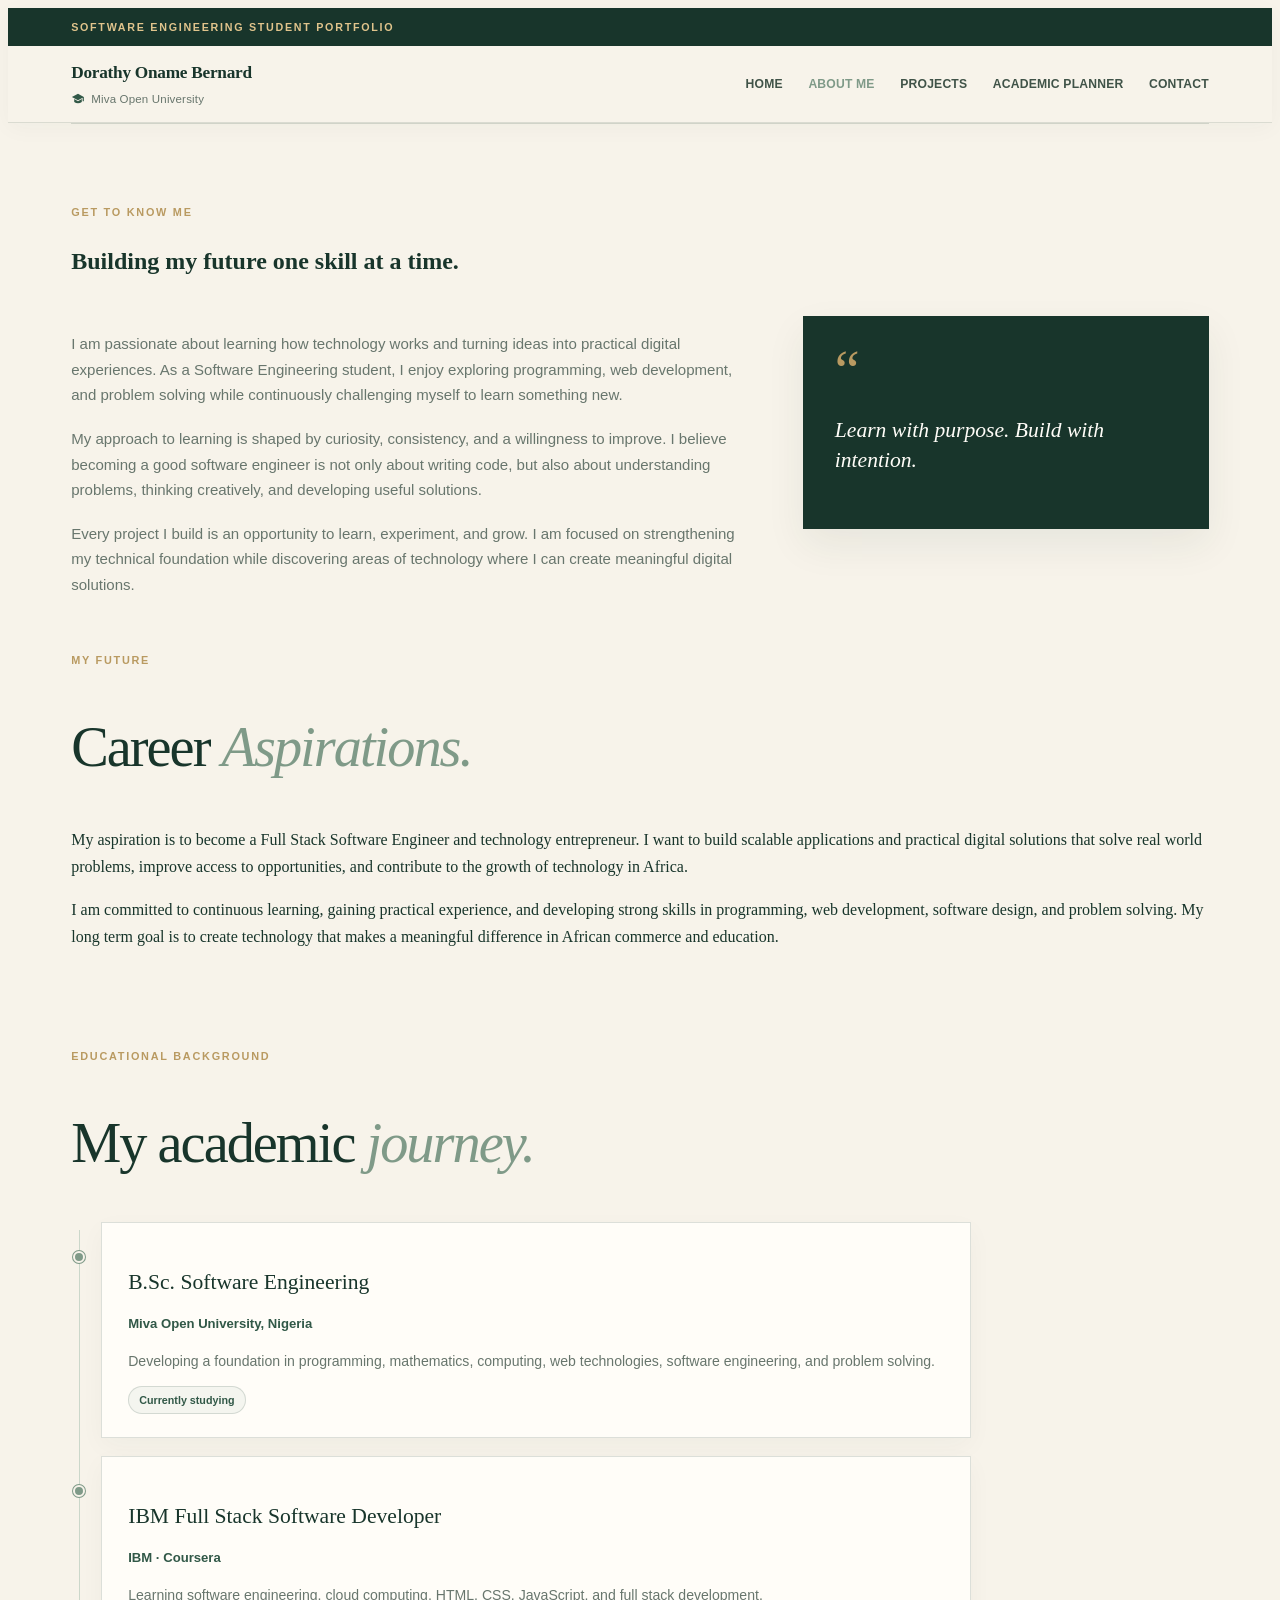
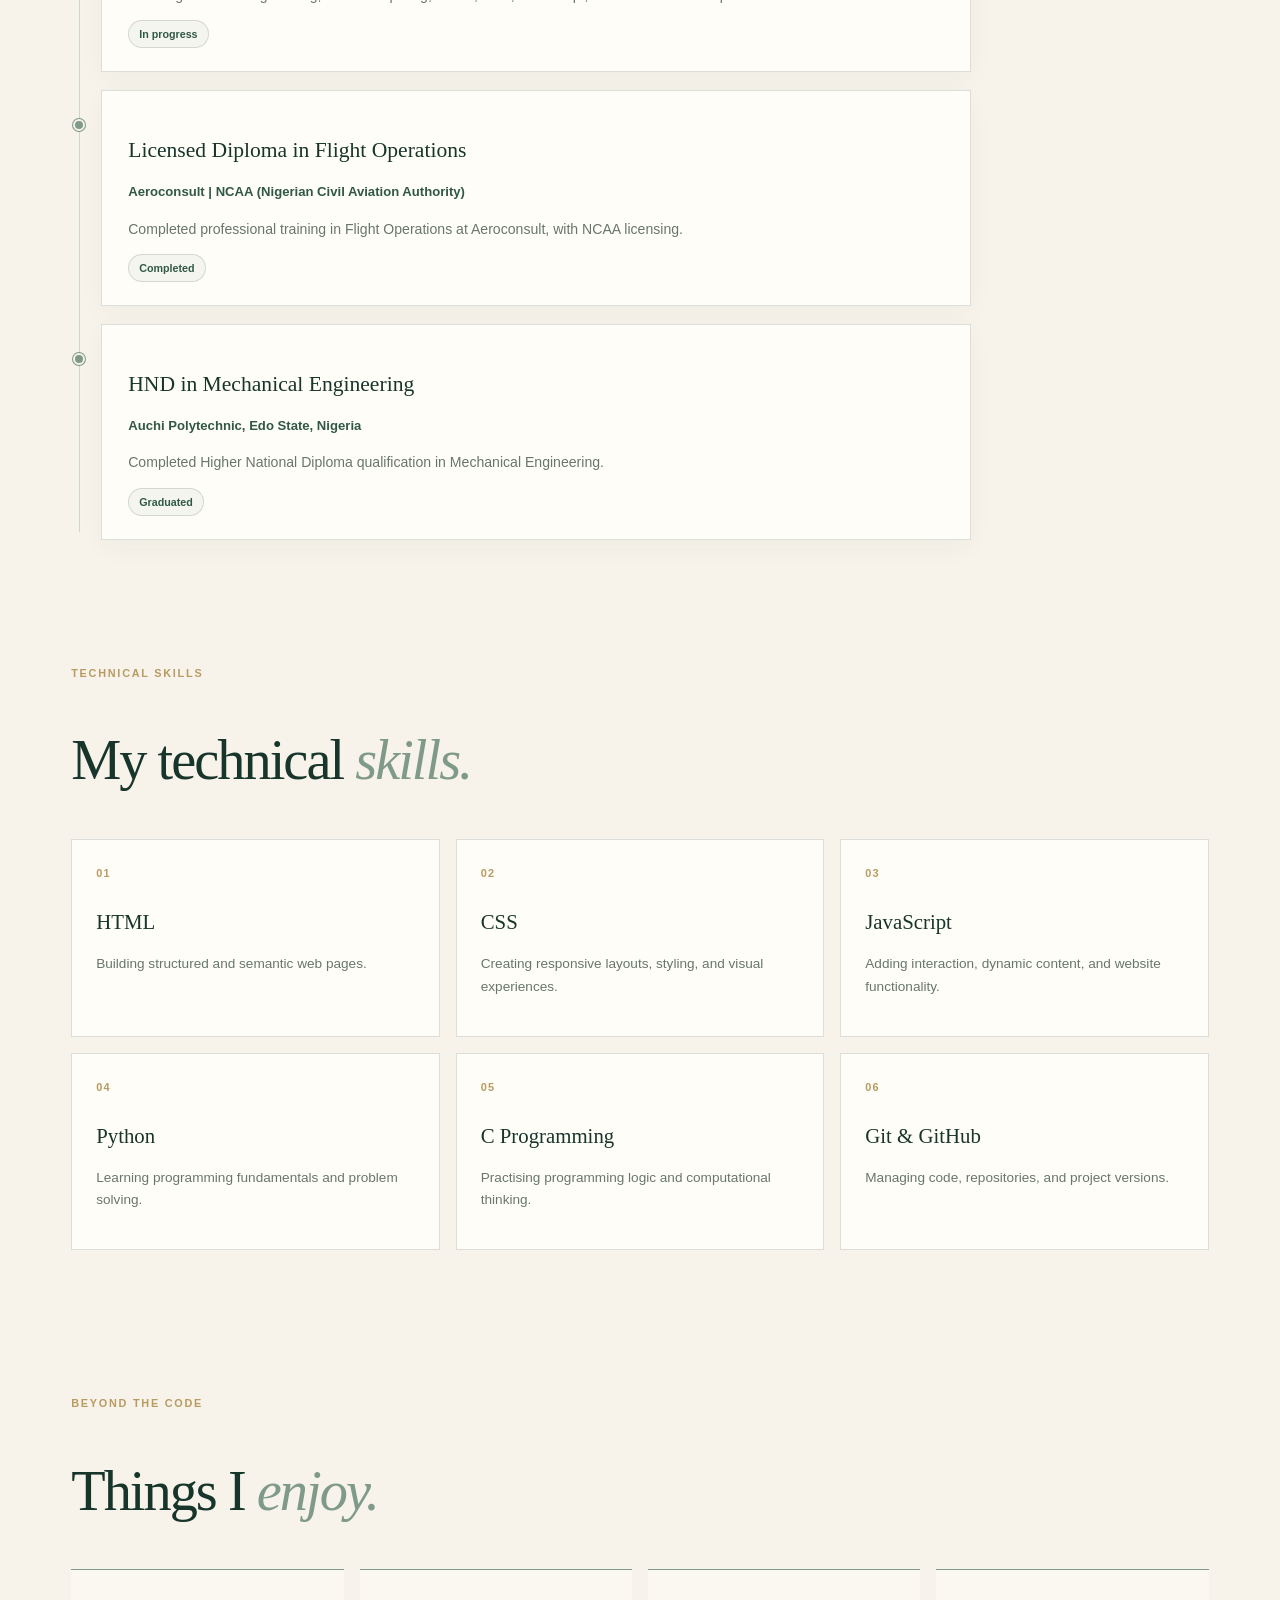
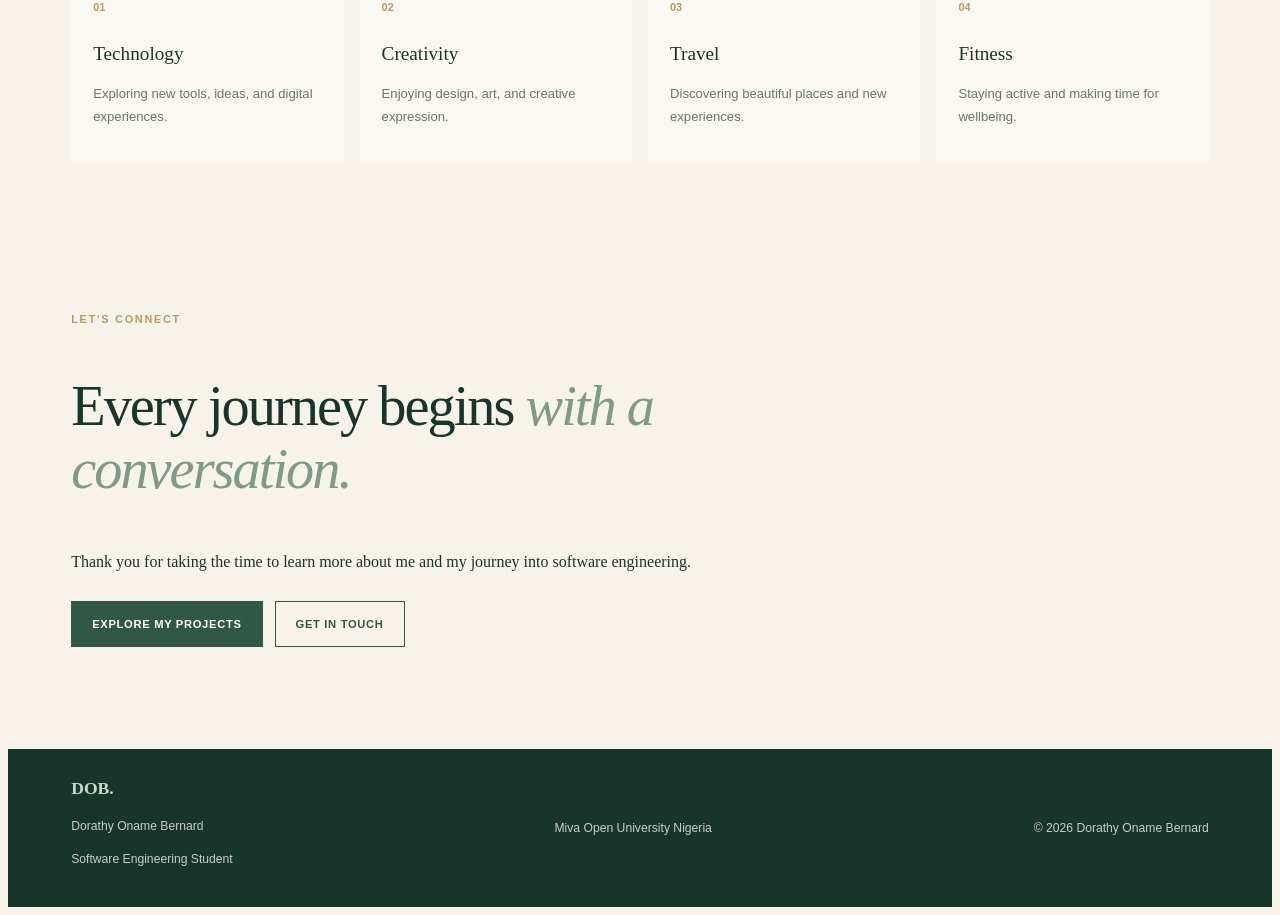
==== about.html @ 66e05c7b "Initial commit: Add software engineering portfolio" ====
<!DOCTYPE html>
<html lang="en">
<head>
    <meta charset="UTF-8">
    <meta name="viewport" content="width=device-width, initial-scale=1.0">

    <title>About Me | Dorathy Oname Bernard</title>

    <meta
        name="description"
        content="Learn about Dorathy Oname Bernard, her educational background, career aspirations, technical skills, and interests."
    >

    <link rel="stylesheet" href="style.css">
</head>

<body>

    <!-- PROFESSIONAL ACADEMIC HEADER -->
    <header class="site-header">

        <div class="academic-label">
            <div class="academic-label-inner">
                <strong>SOFTWARE ENGINEERING STUDENT PORTFOLIO</strong>
                <span>
                   
                </span>
            </div>
        </div>

        <!-- MAIN NAVIGATION -->
        <nav class="navbar" aria-label="Main navigation">

            <a href="index.html" class="brand"
               aria-label="Dorathy Oname Bernard home">

                <span class="brand-details">
                    <strong>Dorathy Oname Bernard</strong>

                    <span class="brand-university">
                        <svg viewBox="0 0 24 24" aria-hidden="true">
                            <path d="M12 3 1.5 8.5 12 14l8-4.2V16h2V8.5L12 3Zm-6.5 9.1V17c3.8 2.8 9.2 2.8 13 0v-4.9L12 16l-6.5-3.9Z"/>
                        </svg>
                        Miva Open University
                    </span>
                </span>

            </a>

            <ul class="nav-links">
                <li><a href="index.html">Home</a></li>
                <li><a href="about.html" aria-current="page">About Me</a></li>
                <li><a href="project.html">Projects</a></li>
                <li><a href="planner.html">Academic Planner</a></li>
                <li><a href="contact.html">Contact</a></li>
            </ul>

        </nav>

    </header>

    <main>

        <!-- ABOUT ME INTRODUCTION -->
        <section id="about" class="section about-section">

            <div class="section-heading">
                <p class="eyebrow">GET TO KNOW ME</p>

                <h1>
                    Building my future
                    <span>one skill at a time.</span>
                </h1>
            </div>

            <div class="about-grid">

                <div class="about-text">

                    <p>
                        I am passionate about learning how technology works
                        and turning ideas into practical digital experiences.
                        As a Software Engineering student, I enjoy exploring
                        programming, web development, and problem solving
                        while continuously challenging myself to learn
                        something new.
                    </p>

                    <p>
                        My approach to learning is shaped by curiosity,
                        consistency, and a willingness to improve. I believe
                        becoming a good software engineer is not only about
                        writing code, but also about understanding problems,
                        thinking creatively, and developing useful solutions.
                    </p>

                    <p>
                        Every project I build is an opportunity to learn,
                        experiment, and grow. I am focused on strengthening
                        my technical foundation while discovering areas of
                        technology where I can create meaningful digital
                        solutions.
                    </p>

                </div>

                <div class="about-highlight">
                    <span class="quote-mark">“</span>
                    <p>Learn with purpose. Build with intention.</p>
                </div>

            </div>

            <!-- CAREER ASPIRATIONS -->
            <div class="career-aspirations">

                <div class="section-heading">
                    <p class="eyebrow">MY FUTURE</p>
                    <h2>Career <span>Aspirations.</span></h2>
                </div>

                <p>
                    My aspiration is to become a Full Stack Software Engineer
                    and technology entrepreneur. I want to build scalable
                    applications and practical digital solutions that solve
                    real world problems, improve access to opportunities,
                    and contribute to the growth of technology in Africa.
                </p>

                <p>
                    I am committed to continuous learning, gaining practical
                    experience, and developing strong skills in programming,
                    web development, software design, and problem solving.
                    My long term goal is to create technology that makes
                    a meaningful difference in African commerce and education.
                </p>

            </div>

        </section>

        <!-- EDUCATIONAL BACKGROUND -->
        <section id="education" class="section education-section">

            <div class="section-heading">
                <p class="eyebrow">EDUCATIONAL BACKGROUND</p>
                <h2>My academic <span>journey.</span></h2>
            </div>

            <div class="education-timeline">

                <article class="education-entry">
                    <span class="education-marker" aria-hidden="true"></span>

                    <div class="education-entry-content">
                        <h3>B.Sc. Software Engineering</h3>
                        <h4>Miva Open University, Nigeria</h4>

                        <p>
                            Developing a foundation in programming,
                            mathematics, computing, web technologies,
                            software engineering, and problem solving.
                        </p>

                        <span class="education-status">Currently studying</span>
                    </div>
                </article>

                <article class="education-entry">
                    <span class="education-marker" aria-hidden="true"></span>

                    <div class="education-entry-content">
                        <h3>IBM Full Stack Software Developer</h3>
                        <h4>IBM · Coursera</h4>

                        <p>
                            Learning software engineering, cloud computing,
                            HTML, CSS, JavaScript, and full stack development.
                        </p>

                        <span class="education-status">In progress</span>
                    </div>
                </article>

                <article class="education-entry">
                    <span class="education-marker" aria-hidden="true"></span>

                    <div class="education-entry-content">
                        <h3>Licensed Diploma in Flight Operations</h3>
                        <h4>Aeroconsult | NCAA (Nigerian Civil Aviation Authority)</h4>

                        <p>
                            Completed professional training in Flight Operations at Aeroconsult, with NCAA licensing.
                        </p>

                        <span class="education-status">Completed</span>
                    </div>
                </article>

                <article class="education-entry">
                    <span class="education-marker" aria-hidden="true"></span>

                    <div class="education-entry-content">
                        <h3>HND in Mechanical Engineering</h3>
                        <h4>Auchi Polytechnic, Edo State, Nigeria</h4>

                        <p>
                            Completed Higher National Diploma qualification
                            in Mechanical Engineering.
                        </p>

                        <span class="education-status">Graduated</span>
                    </div>
                </article>

            </div>

        </section>

        <!-- TECHNICAL SKILLS -->
        <section id="skills" class="section skills-section">

            <div class="section-heading">
                <p class="eyebrow">TECHNICAL SKILLS</p>
                <h2>My technical <span>skills.</span></h2>
            </div>

            <div class="skills-grid">

                <article class="skill-card">
                    <span class="skill-number">01</span>
                    <h3>HTML</h3>
                    <p>Building structured and semantic web pages.</p>
                </article>

                <article class="skill-card">
                    <span class="skill-number">02</span>
                    <h3>CSS</h3>
                    <p>Creating responsive layouts, styling, and visual experiences.</p>
                </article>

                <article class="skill-card">
                    <span class="skill-number">03</span>
                    <h3>JavaScript</h3>
                    <p>Adding interaction, dynamic content, and website functionality.</p>
                </article>

                <article class="skill-card">
                    <span class="skill-number">04</span>
                    <h3>Python</h3>
                    <p>Learning programming fundamentals and problem solving.</p>
                </article>

                <article class="skill-card">
                    <span class="skill-number">05</span>
                    <h3>C Programming</h3>
                    <p>Practising programming logic and computational thinking.</p>
                </article>

                <article class="skill-card">
                    <span class="skill-number">06</span>
                    <h3>Git &amp; GitHub</h3>
                    <p>Managing code, repositories, and project versions.</p>
                </article>

            </div>

        </section>

        <!-- HOBBIES AND INTERESTS -->
        <section id="interests" class="section interests-section">

            <div class="section-heading">
                <p class="eyebrow">BEYOND THE CODE</p>
                <h2>Things I <span>enjoy.</span></h2>
            </div>

            <div class="interests-grid">

                <article class="interest-item">
                    <span>01</span>
                    <h3>Technology</h3>
                    <p>Exploring new tools, ideas, and digital experiences.</p>
                </article>

                <article class="interest-item">
                    <span>02</span>
                    <h3>Creativity</h3>
                    <p>Enjoying design, art, and creative expression.</p>
                </article>

                <article class="interest-item">
                    <span>03</span>
                    <h3>Travel</h3>
                    <p>Discovering beautiful places and new experiences.</p>
                </article>

                <article class="interest-item">
                    <span>04</span>
                    <h3>Fitness</h3>
                    <p>Staying active and making time for wellbeing.</p>
                </article>

            </div>

        </section>

        <!-- CALL TO ACTION -->
        <section class="section">
            <div class="section-heading">
                <p class="eyebrow">LET'S CONNECT</p>
                <h2>Every journey begins <span>with a conversation.</span></h2>

                <p>
                    Thank you for taking the time to learn more about me
                    and my journey into software engineering.
                </p>

                <div class="hero-buttons">
                    <a href="project.html" class="btn btn-primary">
                        Explore My Projects
                    </a>

                    <a href="contact.html" class="btn btn-secondary">
                        Get In Touch
                    </a>
                </div>
            </div>
        </section>

    </main>

    <!-- FOOTER: KEEP DOB. BRANDING -->
    <footer class="site-footer">

        <div>
            <strong>DOB.</strong>
            <p>Dorathy Oname Bernard</p>
            <p>Software Engineering Student</p>
        </div>

        <p>Miva Open University Nigeria</p>

        <p>&copy; 2026 Dorathy Oname Bernard</p>

    </footer>

</body>
</html>
---- style.css ----
/* ==========================================
   DORATHY ONAME BERNARD
   SOFTWARE ENGINEERING PORTFOLIO
   Original cream, sage and gold palette
========================================== */

:root {
    --cream: #f7f3ea;
    --cream-dark: #eee7d8;
    --white: #fffdf8;

    --green-dark: #18352b;
    --green: #315847;
    --green-light: #7f9a88;
    --sage: #cbd7ca;

    --brown: #705846;
    --gold: #b99a61;

    --text: #18352b;
    --muted: #68766d;
    --border: rgba(24, 53, 43, 0.15);
    --shadow: 0 16px 38px rgba(24, 53, 43, 0.07);
}

* {
    margin: 1;
    padding: 0;
    box-sizing: border-box;
}

html {
    scroll-behavior: smooth;
    scroll-padding-top: 100px;
}

body {
    font-family: Georgia, "Times New Roman", serif;
    background: var(--cream);
    color: var(--text);
    line-height: 1.7;
}

a {
    color: inherit;
    text-decoration: none;
}

button,
input,
textarea {
    font: inherit;
}

img,
video {
    display: block;
    max-width: 100%;
}

button {
    cursor: pointer;
}

/* HEADER AND NAVIGATION */

.site-header {
    position: sticky;
    top: 0;
    z-index: 1000;
    background: rgba(247, 243, 234, 0.97);
    border-bottom: 1px solid var(--border);
    backdrop-filter: blur(10px);
}

.academic-label {
    width: min(1180px, 90%);
    margin: 0 auto;
    padding-top: 7px;
    color: var(--muted);
    font-family: Arial, sans-serif;
    font-size: 0.62rem;
    letter-spacing: 0.14em;
}

.navbar {
    width: min(1180px, 90%);
    min-height: 72px;
    margin: 0 auto;
    display: flex;
    align-items: center;
    justify-content: space-between;
    gap: 22px;
}

.brand {
    display: inline-flex;
    align-items: center;
    gap: 11px;
    flex-shrink: 0;
}

.brand-mark {
    width: 43px;
    height: 43px;
    display: inline-flex;
    align-items: center;
    justify-content: center;
    border-radius: 10px;
    background: var(--sage);
    color: var(--green-dark);
    border: 1px solid rgba(24, 53, 43, 0.10);
    font-family: Arial, sans-serif;
    font-size: 0.82rem;
    font-weight: 700;
    letter-spacing: 0.04em;
}

.brand-details {
    display: flex;
    flex-direction: column;
    line-height: 1.3;
}

.brand-details > strong {
    font-size: 0.95rem;
    font-weight: 600;
}

.brand-university {
    display: inline-flex;
    align-items: center;
    gap: 5px;
    margin-top: 4px;
    color: var(--muted);
    font-family: Arial, sans-serif;
    font-size: 0.68rem;
}

.brand-university svg {
    width: 13px;
    height: 13px;
    fill: var(--green-light);
    flex-shrink: 0;
}

.nav-links {
    display: flex;
    align-items: center;
    justify-content: flex-end;
    gap: 20px;
    list-style: none;
}

.nav-links a {
    display: inline-block;
    padding: 8px 0;
    color: var(--text);
    font-family: Arial, sans-serif;
    font-size: 0.72rem;
    font-weight: 600;
    letter-spacing: 0.055em;
    text-transform: uppercase;
    transition: color 0.2s ease;
}

.nav-links a:hover,
.nav-links a[aria-current="page"] {
    color: var(--green-light);
}

/* GENERAL LAYOUT */

main {
    overflow: hidden;
}

.section {
    width: min(1180px, 90%);
    margin: 0 auto;
    padding: 68px 0;
}

.eyebrow {
    margin-bottom: 12px;
    color: var(--gold);
    font-family: Arial, sans-serif;
    font-size: 0.68rem;
    font-weight: 700;
    letter-spacing: 0.16em;
    text-transform: uppercase;
}

.section-heading {
    max-width: 780px;
    margin-bottom: 34px;
}

.section-heading h2 {
    font-size: clamp(2.15rem, 4.4vw, 3.7rem);
    line-height: 1.12;
    font-weight: 500;
    letter-spacing: -0.035em;
}

.section-heading h2 span {
    color: var(--green-light);
    font-style: italic;
}

.section-intro {
    max-width: 650px;
    margin-top: 15px;
    color: var(--muted);
    font-family: Arial, sans-serif;
    font-size: 0.93rem;
}

/* HOMEPAGE HERO */

.hero {
    width: min(1180px, 90%);
    min-height: auto;
    margin: 0 auto;
    padding: 36px 0 55px;
    display: grid;
    grid-template-columns: 1.05fr 0.95fr;
    align-items: center;
    gap: 50px;
}

.hero-content,
.hero-image {
    animation: fadeUp 0.65s ease both;
}

.hero-image {
    animation-delay: 0.1s;
}

.hero h1 {
    margin: 0 0 24px;
    font-size: clamp(3.2rem, 6.2vw, 6rem);
    line-height: 0.98;
    font-weight: 500;
    letter-spacing: -0.055em;
}

.hero h1 span {
    display: block;
    margin-top: 8px;
    color: var(--green-light);
    font-style: italic;
}

.hero-description {
    max-width: 620px;
    color: var(--muted);
    font-family: Arial, sans-serif;
    font-size: 0.95rem;
    line-height: 1.8;
}

.hero-description strong {
    color: var(--green-dark);
}

.hero-buttons {
    display: flex;
    flex-wrap: wrap;
    gap: 12px;
    margin-top: 26px;
}

.btn {
    min-height: 46px;
    padding: 0 20px;
    display: inline-flex;
    align-items: center;
    justify-content: center;
    border: 1px solid var(--green);
    font-family: Arial, sans-serif;
    font-size: 0.7rem;
    font-weight: 700;
    letter-spacing: 0.06em;
    text-transform: uppercase;
    transition: background 0.2s ease, color 0.2s ease, transform 0.2s ease;
}

.btn:hover {
    transform: translateY(-2px);
}

.btn-primary {
    background: var(--green);
    color: var(--white);
}

.btn-primary:hover {
    background: var(--green-dark);
}

.btn-secondary {
    background: transparent;
    color: var(--green);
}

.btn-secondary:hover {
    background: var(--sage);
}

.image-frame {
    position: relative;
    width: min(390px, 100%);
    margin-left: auto;
    padding: 12px;
    background: var(--sage);
    box-shadow: var(--shadow);
    transform: rotate(1deg);
}

.image-frame::before {
    content: "";
    position: absolute;
    inset: -9px;
    border: 1px solid var(--gold);
    pointer-events: none;
}

.image-frame img {
    width: 100%;
    aspect-ratio: 4 / 5;
    object-fit: cover;
    filter: saturate(0.9);
}

.image-caption {
    width: min(390px, 100%);
    margin: 18px 0 0 auto;
    display: flex;
    flex-wrap: wrap;
    gap: 8px;
    color: var(--muted);
    font-family: Arial, sans-serif;
    font-size: 0.66rem;
    letter-spacing: 0.05em;
    text-transform: uppercase;
}

/* ABOUT */

.about-section {
    border-top: 1px solid var(--border);
}

.about-grid {
    display: grid;
    grid-template-columns: 1.25fr 0.75fr;
    align-items: start;
    gap: 55px;
}

.about-text p {
    margin-bottom: 18px;
    color: var(--muted);
    font-family: Arial, sans-serif;
    font-size: 0.94rem;
}

.about-highlight {
    padding: 32px;
    background: var(--green-dark);
    color: var(--white);
    box-shadow: var(--shadow);
}

.quote-mark {
    display: block;
    margin-bottom: 8px;
    color: var(--gold);
    font-size: 3.5rem;
    line-height: 0.8;
}

.about-highlight p {
    font-size: 1.35rem;
    line-height: 1.4;
    font-style: italic;
}

/* EDUCATION TIMELINE */

.education-section {
    padding-top: 45px;
}

.education-timeline {
    position: relative;
    max-width: 900px;
    margin-top: 8px;
    padding-left: 30px;
}

.education-timeline::before {
    content: "";
    position: absolute;
    top: 8px;
    bottom: 8px;
    left: 8px;
    width: 1px;
    background: var(--sage);
}

.education-entry {
    position: relative;
    margin-bottom: 18px;
    padding: 23px 26px;
    background: var(--white);
    border: 1px solid var(--border);
    box-shadow: 0 8px 24px rgba(24, 53, 43, 0.035);
}

.education-entry:last-child {
    margin-bottom: 0;
}

.education-marker {
    position: absolute;
    top: 28px;
    left: -29px;
    width: 12px;
    height: 12px;
    border: 2px solid var(--cream);
    border-radius: 50%;
    background: var(--green-light);
    box-shadow: 0 0 0 1px var(--green-light);
}

.education-entry h3 {
    margin-bottom: 4px;
    font-size: 1.35rem;
    line-height: 1.3;
    font-weight: 500;
}

.education-entry h4 {
    margin-bottom: 9px;
    color: var(--green);
    font-family: Arial, sans-serif;
    font-size: 0.82rem;
    font-weight: 700;
}

.education-entry p {
    margin-bottom: 12px;
    color: var(--muted);
    font-family: Arial, sans-serif;
    font-size: 0.88rem;
    line-height: 1.65;
}

.education-status {
    display: inline-block;
    padding: 4px 10px;
    border: 1px solid var(--border);
    border-radius: 20px;
    color: var(--green);
    background: #f4f5ef;
    font-family: Arial, sans-serif;
    font-size: 0.67rem;
    font-weight: 600;
}

/* TECHNICAL SKILLS */

.skills-section {
    padding-top: 45px;
}

.skills-grid {
    display: grid;
    grid-template-columns: repeat(3, minmax(0, 1fr));
    gap: 16px;
}

.skill-card {
    min-height: 185px;
    padding: 24px;
    background: var(--white);
    border: 1px solid var(--border);
    transition: transform 0.25s ease, box-shadow 0.25s ease, background 0.25s ease;
}

.skill-card:hover {
    transform: translateY(-4px);
    background: #f1f3ec;
    box-shadow: var(--shadow);
}

.skill-number {
    display: block;
    margin-bottom: 22px;
    color: var(--gold);
    font-family: Arial, sans-serif;
    font-size: 0.68rem;
    font-weight: 700;
    letter-spacing: 0.12em;
}

.skill-card h3 {
    margin-bottom: 8px;
    font-size: 1.3rem;
    font-weight: 500;
}

.skill-card p {
    color: var(--muted);
    font-family: Arial, sans-serif;
    font-size: 0.85rem;
    line-height: 1.65;
}

/* PROJECT CARDS */

.projects-section {
    padding-top: 70px;
}

.projects-grid {
    display: grid;
    grid-template-columns: repeat(3, minmax(0, 1fr));
    gap: 18px;
}

.project-card {
    min-width: 0;
    padding: 24px;
    display: flex;
    flex-direction: column;
    align-items: flex-start;
    background: var(--white);
    border: 1px solid var(--border);
    transition: transform 0.25s ease, box-shadow 0.25s ease;
}

.project-card:hover {
    transform: translateY(-4px);
    box-shadow: var(--shadow);
}

.project-top {
    width: 100%;
    margin-bottom: 20px;
    display: flex;
    align-items: center;
    justify-content: space-between;
    gap: 10px;
    color: var(--gold);
    font-family: Arial, sans-serif;
    font-size: 0.68rem;
    font-weight: 700;
}

.project-tag {
    color: var(--muted);
    font-size: 0.58rem;
    letter-spacing: 0.05em;
    text-align: right;
}

.project-card img {
    width: 100%;
    aspect-ratio: 16 / 10;
    margin-bottom: 18px;
    object-fit: cover;
    background: var(--cream-dark);
    border: 1px solid var(--border);
}

.project-card h3 {
    margin-bottom: 10px;
    font-size: 1.35rem;
    font-weight: 500;
}

.project-card p {
    margin-bottom: 18px;
    color: var(--muted);
    font-family: Arial, sans-serif;
    font-size: 0.86rem;
    line-height: 1.7;
}

.project-tech {
    display: flex;
    flex-wrap: wrap;
    gap: 6px;
    margin-top: auto;
    margin-bottom: 20px;
}

.project-tech span {
    padding: 5px 8px;
    background: var(--cream-dark);
    color: var(--green);
    font-family: Arial, sans-serif;
    font-size: 0.64rem;
    font-weight: 600;
}

.project-link {
    display: inline-block;
    padding-bottom: 3px;
    border-bottom: 1px solid var(--green-light);
    color: var(--green);
    font-family: Arial, sans-serif;
    font-size: 0.72rem;
    font-weight: 700;
    letter-spacing: 0.04em;
}

.project-link:hover {
    color: var(--gold);
}

/* ACADEMIC PLANNER */

.planner-section {
    padding-top: 65px;
}

.planner-grid {
    display: grid;
    grid-template-columns: 0.9fr 1.1fr;
    gap: 20px;
}

.planner-form-card,
.tasks-card {
    min-width: 0;
    padding: 26px;
    background: var(--white);
    border: 1px solid var(--border);
}

.planner-form-card label {
    display: block;
    margin-bottom: 10px;
    color: var(--green-dark);
    font-family: Arial, sans-serif;
    font-size: 0.72rem;
    font-weight: 700;
    letter-spacing: 0.06em;
    text-transform: uppercase;
}

.task-input-row {
    display: flex;
    gap: 8px;
}

.task-input-row input {
    min-width: 0;
    flex: 1;
}

input,
textarea {
    width: 100%;
    padding: 12px 14px;
    background: #fffdf8;
    border: 1px solid var(--border);
    border-radius: 0;
    color: var(--text);
    outline: none;
}

input:focus,
textarea:focus {
    border-color: var(--green-light);
}

.task-input-row button {
    padding: 0 14px;
    background: var(--green);
    border: 1px solid var(--green);
    color: white;
    font-family: Arial, sans-serif;
    font-size: 0.68rem;
    font-weight: 700;
    text-transform: uppercase;
}

.task-input-row button:hover {
    background: var(--green-dark);
}

.form-message {
    min-height: 22px;
    margin-top: 8px;
    color: var(--green);
    font-family: Arial, sans-serif;
    font-size: 0.8rem;
}

.tasks-card h3 {
    margin-bottom: 16px;
    font-size: 1.3rem;
    font-weight: 500;
}

#taskList > p {
    color: var(--muted);
    font-family: Arial, sans-serif;
    font-size: 0.86rem;
}

.task-item {
    margin-bottom: 9px;
    padding: 12px;
    display: flex;
    align-items: center;
    justify-content: space-between;
    gap: 12px;
    background: var(--cream);
    border: 1px solid var(--border);
    font-family: Arial, sans-serif;
    font-size: 0.84rem;
}

.task-item > span {
    overflow-wrap: anywhere;
}

.task-item.completed > span {
    text-decoration: line-through;
    opacity: 0.6;
}

.task-actions {
    display: flex;
    flex-shrink: 0;
    flex-wrap: wrap;
    gap: 5px;
}

.task-actions button {
    padding: 5px 8px;
    background: transparent;
    border: 1px solid var(--green-light);
    color: var(--green);
    font-size: 0.68rem;
}

.task-actions button:hover {
    background: var(--sage);
}

/* STUDY TABLE */

.study-section {
    padding-top: 55px;
}

.table-wrapper {
    overflow-x: auto;
    background: var(--white);
    border: 1px solid var(--border);
}

table {
    width: 100%;
    border-collapse: collapse;
    font-family: Arial, sans-serif;
}

th,
td {
    padding: 15px 18px;
    border-bottom: 1px solid var(--border);
    text-align: left;
}

th {
    background: var(--sage);
    color: var(--green-dark);
    font-size: 0.69rem;
    letter-spacing: 0.06em;
    text-transform: uppercase;
}

td {
    color: var(--muted);
    font-size: 0.84rem;
}

tbody tr:last-child td {
    border-bottom: none;
}


/* INTERESTS */

.interests-section {
    padding-top: 65px;
}

.interests-grid {
    display: grid;
    grid-template-columns: repeat(4, minmax(0, 1fr));
    gap: 16px;
}

.interest-item {
    padding: 22px;
    border-top: 1px solid var(--green-light);
    background: rgba(255, 253, 248, 0.45);
}

.interest-item > span {
    color: var(--gold);
    font-family: Arial, sans-serif;
    font-size: 0.68rem;
    font-weight: 700;
}

.interest-item h3 {
    margin: 18px 0 7px;
    font-size: 1.2rem;
    font-weight: 500;
}

.interest-item p {
    color: var(--muted);
    font-family: Arial, sans-serif;
    font-size: 0.82rem;
}

/* MULTIMEDIA */

.multimedia-section {
    padding-top: 55px;
}

.media-card {
    padding: 25px;
    display: flex;
    align-items: center;
    gap: 25px;
    background: var(--sage);
    border: 1px solid var(--border);
}

.media-card video {
    width: min(360px, 45%);
    max-height: 260px;
    flex-shrink: 0;
    background: var(--green-dark);
}

.media-card h3 {
    margin-bottom: 8px;
    font-size: 1.35rem;
    font-weight: 500;
}

.media-card p {
    color: var(--muted);
    font-family: Arial, sans-serif;
    font-size: 0.88rem;
}

/* CONTACT */

.contact-section {
    padding-top: 65px;
    padding-bottom: 80px;
    border-top: 1px solid var(--border);
}

.contact-grid {
    display: grid;
    grid-template-columns: 0.75fr 1.25fr;
    align-items: start;
    gap: 45px;
}

.contact-details {
    display: flex;
    flex-direction: column;
    gap: 22px;
}

.contact-item {
    padding-bottom: 14px;
    border-bottom: 1px solid var(--border);
}

.contact-item span {
    color: var(--gold);
    font-family: Arial, sans-serif;
    font-size: 0.65rem;
    font-weight: 700;
    letter-spacing: 0.1em;
}

.contact-item p {
    margin-top: 5px;
    overflow-wrap: anywhere;
}

.contact-form {
    padding: 25px;
    background: var(--white);
    border: 1px solid var(--border);
}

.form-group {
    margin-bottom: 16px;
}

.form-group label {
    display: block;
    margin-bottom: 6px;
    color: var(--green-dark);
    font-family: Arial, sans-serif;
    font-size: 0.68rem;
    font-weight: 700;
    letter-spacing: 0.06em;
}

textarea {
    resize: vertical;
}

.contact-form .btn {
    width: 100%;
}

/* FOOTER */

.site-footer {
    padding: 25px 5%;
    display: flex;
    flex-wrap: wrap;
    align-items: center;
    justify-content: space-between;
    gap: 15px;
    background: var(--green-dark);
    color: var(--cream);
    font-family: Arial, sans-serif;
    font-size: 0.76rem;
}

.site-footer strong {
    color: var(--sage);
    font-family: Georgia, "Times New Roman", serif;
    font-size: 1.1rem;
}

.site-footer p {
    color: rgba(247, 243, 234, 0.8);
}

/* ANIMATION */

@keyframes fadeUp {
    from {
        opacity: 0;
        transform: translateY(10px);
    }
    to {
        opacity: 1;
        transform: translateY(0);
    }
}

/* RESPONSIVE */

@media (max-width: 980px) {
    .navbar {
        align-items: flex-start;
        flex-direction: column;
        justify-content: center;
        padding: 12px 0;
        gap: 8px;
    }

    .nav-links {
        width: 100%;
        justify-content: flex-start;
        flex-wrap: wrap;
        gap: 8px 18px;
    }

    .hero {
        gap: 32px;
    }

    .hero h1 {
        font-size: clamp(3rem, 6vw, 4.6rem);
    }

    .skills-grid,
    .projects-grid {
        grid-template-columns: repeat(2, minmax(0, 1fr));
    }

    .about-grid {
        gap: 30px;
    }

    .interests-grid {
        grid-template-columns: repeat(2, minmax(0, 1fr));
    }
}

@media (max-width: 680px) {
    .academic-label {
        font-size: 0.56rem;
    }

    .brand-mark {
        width: 39px;
        height: 39px;
        font-size: 0.74rem;
    }

    .brand-details > strong {
        font-size: 0.85rem;
    }

    .nav-links {
        gap: 5px 14px;
    }

    .nav-links a {
        font-size: 0.65rem;
    }

    .hero {
        grid-template-columns: 1fr;
        padding-top: 28px;
        padding-bottom: 42px;
        gap: 35px;
    }

    .hero h1 {
        font-size: clamp(3rem, 12vw, 4.5rem);
    }

    .image-frame,
    .image-caption {
        width: min(360px, 100%);
        margin-left: auto;
        margin-right: auto;
    }

    .section {
        padding: 45px 0;
    }

    .education-section,
    .skills-section {
        padding-top: 38px;
    }

    .section-heading {
        margin-bottom: 25px;
    }

    .section-heading h2 {
        font-size: clamp(2rem, 9vw, 3rem);
    }

    .about-grid,
    .contact-grid,
    .planner-grid {
        grid-template-columns: 1fr;
        gap: 22px;
    }

    .education-timeline {
        padding-left: 24px;
    }

    .education-entry {
        padding: 19px;
    }

    .education-marker {
        left: -23px;
    }

    .skills-grid,
    .projects-grid {
        grid-template-columns: 1fr;
    }

    .skill-card {
        min-height: auto;
    }

    .media-card {
        flex-direction: column;
        align-items: stretch;
    }

    .media-card video {
        width: 100%;
        max-height: none;
    }

    .task-input-row {
        flex-direction: column;
    }

    .task-input-row button {
        min-height: 42px;
    }

    th,
    td {
        padding: 12px;
        font-size: 0.76rem;
    }

    .site-footer {
        align-items: flex-start;
        flex-direction: column;
    }
}

@media (prefers-reduced-motion: reduce) {
    *,
    *::before,
    *::after {
        scroll-behavior: auto !important;
        animation-duration: 0.01ms !important;
        animation-iteration-count: 1 !important;
        transition-duration: 0.01ms !important;
    }
}


/* =========================================
   PROJECTS SECTION IMPROVEMENTS
   ========================================= */

/* Make project cards slightly larger */
.project-card {
    overflow: hidden;
    border-radius: 4px;
}

/* Give project screenshots more room */
.project-card img {
    width: 100%;
    height: 230px;
    object-fit: cover;
    object-position: top center;
    display: block;
    transition: transform 0.3s ease;
}

/* Gentle hover effect */
.project-card:hover img {
    transform: scale(1.02);
}

/* Make project numbers and category labels easier to read */
.project-number,
.project-category {
    font-size: 0.78rem;
    letter-spacing: 0.08em;
}

/* Increase project card spacing and readability */
.project-card h3 {
    font-size: 1.35rem;
    line-height: 1.4;
}

.project-card p {
    font-size: 0.96rem;
    line-height: 1.7;
}

/* Responsive image sizing */
@media (max-width: 768px) {
    .project-card img {
        height: 200px;
    }
}

/* =========================================
   TECHNICAL SKILLS
   Soft sage green hover and click effect
   ========================================= */

.skill-card {
    background-color: #fffdf8;
    border: 1px solid rgba(24, 53, 43, 0.15);
    transition:
        background-color 0.25s ease,
        border-color 0.25s ease,
        box-shadow 0.25s ease,
        transform 0.25s ease;
}

/* Soft sage green on hover */

   .skill-card:hover {
       background-color: #edf2eb;
       border-color: #dce5da;
       box-shadow: 0 8px 20px rgba(24, 53, 43, 0.06);
       transform: translateY(-3px);
   }
   

/* Slightly deeper sage while pressing */
.skill-card:active {
    background-color: #b9cbb9;
    transform: translateY(-1px);
}

/* Keyboard focus */
.skill-card:focus-visible {
    outline: 2px solid #8da78f;
    outline-offset: 3px;
}

/* Keep the effect subtle on mobile */
@media (prefers-reduced-motion: reduce) {
    .skill-card {
        transition: none;
    }

    .skill-card:hover,
    .skill-card:active {
        transform: none;
    }
}


/* Align the academic label across every page */
.academic-label {
    display: flex;
    justify-content: space-between;
    align-items: center;
    gap: 20px;
    width: 100%;
}

.academic-label strong {
    text-align: left;
}

.academic-label span {
    margin-left: auto;
    text-align: right;
}

/* Keep the label tidy on smaller screens */
@media (max-width: 600px) {
    .academic-label {
        flex-wrap: wrap;
        gap: 6px;
    }

    .academic-label span {
        margin-left: 0;
        text-align: left;
    }
}


/* =========================================
   PROFESSIONAL ACADEMIC HEADER
   Dorathy Oname Bernard
========================================= */

.site-header {
    position: sticky;
    top: 0;
    z-index: 1000;
    background: rgba(247, 243, 234, 0.97);
    backdrop-filter: blur(16px);
    -webkit-backdrop-filter: blur(16px);
    border-bottom: 1px solid rgba(24, 53, 43, 0.13);
    box-shadow: 0 5px 22px rgba(24, 53, 43, 0.035);
}

/* Academic identifier */

.academic-label {
    width: 100%;
    margin: 0;
    padding: 10px max(5%, calc((100% - 1180px) / 2));
    background: #18352b;
    color: #fffdf8;
    font-family: Arial, sans-serif;
}

.academic-label-inner {
    width: 100%;
    display: flex;
    align-items: center;
    justify-content: space-between;
    gap: 20px;
}

.academic-label strong {
    color: #e0c48c;
    font-size: 0.67rem;
    font-weight: 700;
    letter-spacing: 0.16em;
}

.academic-label span {
    color: rgba(255, 253, 248, 0.8);
    font-size: 0.65rem;
    letter-spacing: 0.09em;
    text-transform: uppercase;
}

.academic-label .label-divider {
    padding: 0 7px;
    color: #c9ad72;
}

/* Main navigation layout */

.navbar {
    width: min(1180px, 90%);
    min-height: 88px;
    margin: 0 auto;
    display: flex;
    align-items: center;
    justify-content: space-between;
    gap: 32px;
}

/* Name and university identity */

.brand {
    display: inline-flex;
    align-items: center;
    gap: 14px;
    flex-shrink: 0;
    color: #18352b;
    text-decoration: none;
}

.brand-mark {
    width: 48px;
    height: 48px;
    display: flex;
    align-items: center;
    justify-content: center;
    flex-shrink: 0;
    border: 1px solid #b99a61;
    border-radius: 4px;
    background: #fffdf8;
    color: #18352b;
    font-family: Georgia, "Times New Roman", serif;
    font-size: 1rem;
    font-weight: 700;
    letter-spacing: 0.04em;
    transition: background 0.25s ease, color 0.25s ease;
}

.brand:hover .brand-mark {
    background: #18352b;
    color: #fffdf8;
}

.brand-details {
    display: flex;
    flex-direction: column;
    gap: 4px;
}

.brand-details > strong {
    color: #18352b;
    font-family: Georgia, "Times New Roman", serif;
    font-size: 1.08rem;
    font-weight: 600;
    letter-spacing: -0.015em;
    line-height: 1.25;
}

.brand-university {
    display: flex;
    align-items: center;
    gap: 6px;
    color: #68766d;
    font-family: Arial, sans-serif;
    font-size: 0.72rem;
    font-weight: 500;
    letter-spacing: 0.015em;
}

.brand-university svg {
    width: 14px;
    height: 14px;
    flex-shrink: 0;
    fill: #315847;
}

/* Navigation links */

.nav-links {
    display: flex;
    align-items: center;
    justify-content: flex-end;
    gap: clamp(15px, 2vw, 29px);
    list-style: none;
    margin: 0;
    padding: 0;
}

.nav-links a {
    position: relative;
    display: inline-flex;
    align-items: center;
    min-height: 42px;
    color: #405348;
    font-family: Arial, sans-serif;
    font-size: 0.76rem;
    font-weight: 600;
    letter-spacing: 0.015em;
    text-decoration: none;
    white-space: nowrap;
    transition: color 0.25s ease;
}

.nav-links a::after {
    content: "";
    position: absolute;
    right: 0;
    bottom: 3px;
    left: 0;
    height: 2px;
    background: #b99a61;
    transform: scaleX(0);
    transform-origin: left;
    transition: transform 0.25s ease;
}

.nav-links a:hover,
.nav-links a:focus-visible {
    color: #18352b;
}

.nav-links a:hover::after,
.nav-links a:focus-visible::after {
    transform: scaleX(1);
}

.brand:focus-visible,
.nav-links a:focus-visible {
    outline: 2px solid #315847;
    outline-offset: 5px;
}

/* Tablet */

@media (max-width: 1050px) {
    .navbar {
        width: 92%;
        gap: 22px;
    }

    .brand {
        gap: 10px;
    }

    .brand-mark {
        width: 43px;
        height: 43px;
    }

    .brand-details > strong {
        font-size: 0.96rem;
    }

    .nav-links {
        gap: 15px;
    }

    .nav-links a {
        font-size: 0.71rem;
    }
}

/* Mobile and small screens */

@media (max-width: 760px) {
    .academic-label {
        padding: 10px 4%;
    }

    .academic-label-inner {
        flex-direction: column;
        align-items: flex-start;
        gap: 5px;
    }

    .academic-label strong {
        font-size: 0.62rem;
    }

    .academic-label span {
        font-size: 0.58rem;
        line-height: 1.6;
    }

    .navbar {
        width: 92%;
        min-height: auto;
        padding: 17px 0 13px;
        flex-direction: column;
        align-items: flex-start;
        gap: 15px;
    }

    .brand-mark {
        width: 43px;
        height: 43px;
        font-size: 0.9rem;
    }

    .brand-details > strong {
        font-size: 1rem;
    }

    .brand-university {
        font-size: 0.7rem;
    }

    .nav-links {
        width: 100%;
        justify-content: flex-start;
        flex-wrap: wrap;
        gap: 4px 20px;
    }

    .nav-links a {
        min-height: 34px;
        font-size: 0.73rem;
    }

    .nav-links a::after {
        bottom: 0;
    }
}

/* Very narrow screens */

@media (max-width: 380px) {
    .academic-label .label-divider {
        padding: 0 3px;
    }

    .brand-details > strong {
        font-size: 0.91rem;
    }

    .nav-links {
        column-gap: 15px;
    }
}

/* Respect reduced-motion preferences */

@media (prefers-reduced-motion: reduce) {
    .brand-mark,
    .nav-links a,
    .nav-links a::after {
        transition: none;
    }
}

/* Refine header and hero spacing */

.navbar {
    min-height: 76px;
}

.hero {
    padding-top: 0;
    margin-top: 0;
}

.hero-content {
    margin-top: 0;
}

/* Scrolling learning journey text */

.learning-journey-text {
    width: 100%;
    overflow: hidden;
    white-space: nowrap;
}

.learning-journey-text p {
    display: inline-block;
    padding-left: 100%;
    animation: journeyScroll 18s linear infinite;
}

@keyframes journeyScroll {
    from {
        transform: translateX(0);
    }

    to {
        transform: translateX(-100%);
    }
}

@media (prefers-reduced-motion: reduce) {
    .learning-journey-text p {
        animation: none;
        padding-left: 0;
        white-space: normal;
    }
}

.career-aspirations .section-heading h3 {
    margin: 0;
    color: var(--text);
    font-family: Georgia, "Times New Roman", serif;
    font-size: clamp(2.15rem, 4.4vw, 3.7rem);
    font-weight: 500;
    line-height: 1.12;
    letter-spacing: -0.035em;
}

.career-aspirations .section-heading h3 span {
    color: var(--green-light);
    font-style: italic;
}

/* =========================================
   ACADEMIC PLANNER
   Minimal cream and soft sage design
   ========================================= */

.planner-section {
    padding-top: 35px;
    padding-bottom: 65px;
}

.planner-filter-card,
.planner-form-card,
.planner-tasks-card {
    min-width: 0;
    margin-bottom: 24px;
    padding: 28px;
    background: #fffdf8;
    border: 1px solid #d6e2d2;
    border-radius: 22px;
    box-shadow: 0 4px 14px rgba(24, 53, 43, 0.035);
}

.planner-filter-heading,
.planner-tasks-heading {
    display: flex;
    align-items: center;
    justify-content: space-between;
    gap: 18px;
}

.planner-filter-heading {
    margin-bottom: 25px;
}

.planner-filter-heading .section-heading,
.planner-filter-heading .eyebrow {
    margin-bottom: 10px;
}

.planner-filter-heading h2 {
    margin: 0;
    font-family: Georgia, "Times New Roman", serif;
    font-size: clamp(2rem, 4vw, 3rem);
    font-weight: 500;
    line-height: 1.15;
    letter-spacing: -0.035em;
}

.planner-filter-heading h2 span {
    color: #7f9a88;
    font-style: italic;
}

.planner-calendar-icon {
    display: grid;
    place-items: center;
    width: 48px;
    height: 48px;
    flex-shrink: 0;
    border-radius: 14px;
    background: #edf2eb;
    color: #315847;
    font-size: 1.6rem;
}

.planner-section .task-filters {
    display: grid;
    grid-template-columns: repeat(3, minmax(0, 1fr));
    gap: 7px;
    margin: 0;
    padding: 7px;
    background: #e5ede2;
    border: 0;
    border-radius: 16px;
}

.planner-section .task-filter {
    min-height: 44px;
    padding: 10px 12px;
    background: transparent;
    border: 0;
    border-radius: 12px;
    color: #405348;
    font-family: Arial, sans-serif;
    font-size: 0.82rem;
    font-weight: 600;
    transition: background 0.2s ease, color 0.2s ease;
}

.planner-section .task-filter:hover {
    background: #dce8d9;
}

.planner-section .task-filter.is-active {
    background: #315847;
    color: #fffdf8;
    box-shadow: 0 3px 7px rgba(24, 53, 43, 0.12);
}

.planner-form-card form {
    display: flex;
    flex-direction: column;
    gap: 22px;
}

.planner-form-grid {
    display: grid;
    grid-template-columns: repeat(2, minmax(0, 1fr));
    gap: 20px;
}

.planner-field {
    min-width: 0;
}

.planner-field label,
.planner-list-toolbar label {
    display: block;
    margin-bottom: 10px;
    color: #405348;
    font-family: Arial, sans-serif;
    font-size: 0.78rem;
    font-weight: 700;
    letter-spacing: 0.025em;
}

.planner-field input,
.planner-field select,
.planner-list-toolbar select {
    width: 100%;
    min-width: 0;
    min-height: 50px;
    padding: 12px 14px;
    background: #fffdf8;
    border: 1px solid #cbdcca;
    border-radius: 12px;
    color: #18352b;
    font-family: Arial, sans-serif;
    font-size: 0.88rem;
}

.planner-field input::placeholder {
    color: #9aa59c;
}

.planner-field input:focus,
.planner-field select:focus,
.planner-list-toolbar select:focus {
    outline: 2px solid #dce8d9;
    border-color: #7f9a88;
}

.planner-add-button {
    display: flex;
    align-items: center;
    justify-content: center;
    gap: 10px;
    width: 100%;
    min-height: 54px;
    padding: 14px 20px;
    background: #315847;
    border: 1px solid #315847;
    border-radius: 14px;
    color: #fffdf8;
    font-family: Arial, sans-serif;
    font-size: 0.98rem;
    font-weight: 700;
    cursor: pointer;
    box-shadow: 0 5px 12px rgba(24, 53, 43, 0.12);
    transition: background 0.2s ease, transform 0.2s ease;
}

.planner-add-button:hover {
    background: #18352b;
    transform: translateY(-1px);
}

.planner-add-button span {
    font-size: 1.4rem;
    line-height: 1;
}

.planner-message {
    min-height: 0;
    margin: -10px 0 0;
    color: #315847;
    font-family: Arial, sans-serif;
    font-size: 0.82rem;
}

.planner-message:empty {
    display: none;
}

.planner-tasks-heading {
    margin-bottom: 24px;
}

.planner-tasks-heading .eyebrow {
    margin-bottom: 8px;
}

.planner-tasks-heading h3 {
    margin: 0;
    color: #18352b;
    font-family: Georgia, "Times New Roman", serif;
    font-size: clamp(1.35rem, 2.5vw, 1.8rem);
    font-weight: 500;
    line-height: 1.3;
}

.task-count {
    flex-shrink: 0;
    color: #68766d;
    font-family: Arial, sans-serif;
    font-size: 0.8rem;
    font-weight: 600;
}

.planner-list-toolbar {
    display: flex;
    align-items: center;
    justify-content: space-between;
    gap: 14px;
    margin-bottom: 18px;
}

.planner-list-toolbar label {
    margin: 0;
}

.planner-list-toolbar select {
    width: auto;
    max-width: 190px;
    min-height: 40px;
    padding: 8px 10px;
    font-size: 0.78rem;
}

#taskList {
    display: flex;
    flex-direction: column;
    gap: 14px;
}

.planner-empty {
    margin: 0;
    padding: 24px 18px;
    background: #f5f8f3;
    border: 1px dashed #cbdcca;
    border-radius: 14px;
    color: #68766d;
    font-family: Arial, sans-serif;
    font-size: 0.88rem;
    line-height: 1.7;
    text-align: center;
}

.planner-task-item {
    display: grid;
    grid-template-columns: 34px minmax(0, 1fr) auto;
    align-items: center;
    gap: 14px;
    min-width: 0;
    padding: 20px;
    background: #fffdf8;
    border: 1px solid #d6e2d2;
    border-radius: 18px;
    transition: background 0.2s ease, border-color 0.2s ease;
}

.planner-task-item:hover {
    background: #fbfcf9;
    border-color: #b9d0b6;
}

.task-completion {
    display: grid;
    place-items: center;
    width: 30px;
    height: 30px;
    border: 2px solid #7f9a88;
    border-radius: 10px;
    background: #fffdf8;
    color: #fffdf8;
    font-size: 1rem;
    font-weight: 700;
    cursor: pointer;
}

.planner-task-item.completed .task-completion {
    background: #5d8065;
    border-color: #5d8065;
}

.planner-task-details {
    min-width: 0;
}

.planner-task-details h4 {
    margin: 0 0 10px;
    color: #26362e;
    font-family: Arial, sans-serif;
    font-size: 0.98rem;
    font-weight: 600;
    line-height: 1.5;
    overflow-wrap: anywhere;
}

.planner-task-item.completed .planner-task-details h4 {
    color: #89958c;
    text-decoration: line-through;
}

.planner-task-badges {
    display: flex;
    flex-wrap: wrap;
    gap: 7px;
}

.task-category-badge,
.task-priority-badge {
    display: inline-block;
    padding: 5px 10px;
    border-radius: 20px;
    font-family: Arial, sans-serif;
    font-size: 0.7rem;
    font-weight: 600;
}

.task-category-badge {
    background: #e1ecde;
    color: #315847;
}

.priority-high {
    background: #f7e8df;
    color: #94533c;
}

.priority-medium {
    background: #f3eedc;
    color: #806a35;
}

.priority-low {
    background: #e8eee5;
    color: #507259;
}

.task-due-date {
    margin: 10px 0 0;
    color: #68766d;
    font-family: Arial, sans-serif;
    font-size: 0.77rem;
}

.task-due-date.overdue {
    color: #a14d3b;
    font-weight: 700;
}

.task-due-date.due-today {
    color: #8b6a28;
    font-weight: 700;
}

.planner-task-actions {
    display: flex;
    flex-direction: column;
    gap: 8px;
}

.task-action-button,
.task-delete-button {
    min-height: 34px;
    padding: 7px 10px;
    border: 1px solid #cbdcca;
    border-radius: 9px;
    background: #fffdf8;
    color: #315847;
    font-family: Arial, sans-serif;
    font-size: 0.72rem;
    font-weight: 600;
    cursor: pointer;
}

.task-action-button:hover {
    background: #edf2eb;
}

.task-delete-button {
    border-color: #e7d7d0;
    color: #94533c;
}

.task-delete-button:hover {
    background: #f9eee9;
}

.planner-section button:focus-visible {
    outline: 2px solid #7f9a88;
    outline-offset: 3px;
}

@media (max-width: 680px) {
    .planner-section {
        padding-top: 30px;
    }

    .planner-filter-card,
    .planner-form-card,
    .planner-tasks-card {
        padding: 20px;
        border-radius: 18px;
    }

    .planner-form-grid {
        grid-template-columns: 1fr;
        gap: 18px;
    }

    .planner-section .task-filters {
        gap: 4px;
        padding: 5px;
    }

    .planner-section .task-filter {
        padding: 9px 5px;
        font-size: 0.73rem;
    }

    .planner-task-item {
        grid-template-columns: 30px minmax(0, 1fr);
        gap: 12px;
        padding: 16px;
    }

    .planner-task-actions {
        grid-column: 2;
        flex-direction: row;
        flex-wrap: wrap;
    }

    .planner-tasks-heading {
        align-items: flex-start;
    }

    .task-count {
        max-width: 90px;
        text-align: right;
        line-height: 1.5;
    }

    .planner-list-toolbar {
        align-items: flex-start;
        flex-direction: column;
    }

    .planner-list-toolbar select {
        width: 100%;
        max-width: none;
    }
}

@media (max-width: 380px) {
    .planner-filter-heading h2 {
        font-size: 1.8rem;
    }

    .planner-filter-card,
    .planner-form-card,
    .planner-tasks-card {
        padding: 16px;
    }
}

/* FIX SPACING BETWEEN CAREER ASPIRATIONS AND EDUCATION */
.about-section {
    padding-bottom: 0 !important;
}

.career-aspirations {
    margin-bottom: 0 !important;
    padding-bottom: 0 !important;
}

.education-section {
    padding-top: 15px !important;
}

.education-section .section-heading {
    margin-top: 0 !important;
    padding-top: 0 !important;
}

/* ABOUT PAGE: CONSISTENT SECTION SPACING */
.about-section .career-aspirations {
    margin-top: 35px;
    margin-bottom: 0;
    padding-bottom: 0;
}

.about-section {
    padding-bottom: 35px !important;
}

.education-section {
    padding-top: 35px !important;
}

/* Reduce spacing above Career Aspirations heading */
.career-aspirations .section-heading {
    margin-bottom: 20px;
}

.career-aspirations .section-heading h3 {
    margin-top: 0;
    margin-bottom: 20px;
    line-height: 1.2;
}

/* Make project category labels easier to read */
.project-tag {
    font-size: 0.8rem;
    font-weight: 700;
    letter-spacing: 0.12em;
    padding: 8px 12px;
    line-height: 1.4;
}

/* ACADEMIC PLANNER: GIVE THE TASKS SECTION MORE BREATHING ROOM */

.planner-list-card {
    padding: 36px;
    margin-top: 32px;
}

.planner-list-heading {
    gap: 28px;
    margin-bottom: 24px;
}

.planner-list-heading h2 {
    margin-bottom: 16px;
}

.priority-filter-field {
    min-width: 220px;
}

.task-count {
    margin: 24px 0;
    line-height: 1.7;
}

.task-list {
    gap: 20px;
    margin-top: 20px;
}

.empty-task-message {
    padding: 28px 20px;
    line-height: 1.8;
}

.planner-reminder {
    margin-top: 32px;
    padding: 28px;
    line-height: 1.8;
}

/* Keep the spacing comfortable on smaller screens */
@media (max-width: 600px) {
    .planner-list-card {
        padding: 22px 18px;
    }

    .planner-list-heading {
        gap: 18px;
    }

    .priority-filter-field {
        min-width: 0;
        width: 100%;
    }
}

/* ACADEMIC PLANNER SUMMARY CARDS */

.planner-summary {
    display: grid;
    grid-template-columns: repeat(3, minmax(0, 1fr));
    gap: 20px;
    margin: 30px 0 36px;
    width: 100%;
}

.planner-summary-card {
    display: flex;
    flex-direction: column;
    align-items: flex-start;
    justify-content: center;
    gap: 10px;
    min-width: 0;
    padding: 24px;
    background: #fffdf8;
    border: 1px solid #cbd7ca;
    border-radius: 20px;
    box-shadow: 0 4px 12px rgba(24, 53, 43, 0.05);
}

.planner-summary-card .summary-label {
    font-family: Arial, sans-serif;
    font-size: 0.78rem;
    font-weight: 700;
    letter-spacing: 0.08em;
    color: #68766d;
}

.planner-summary-card strong {
    font-family: Georgia, "Times New Roman", serif;
    font-size: 2.2rem;
    line-height: 1.1;
    color: #18352b;
}

@media (max-width: 600px) {
    .planner-summary {
        grid-template-columns: 1fr;
        gap: 12px;
        margin: 24px 0;
    }

    .planner-summary-card {
        padding: 18px 20px;
    }

    .planner-summary-card strong {
        font-size: 1.8rem;
    }
}

/* TASK SCHEDULE AND ASSIGNMENTS */

.planner-list-card {
    width: 100%;
    box-sizing: border-box;
    margin-top: 32px;
    padding: 32px;
    background: #fffdf8;
    border: 1px solid #cbd7ca;
    border-radius: 28px;
    box-shadow: 0 5px 18px rgba(24, 53, 43, 0.05);
}

.planner-list-heading {
    display: flex;
    align-items: center;
    justify-content: space-between;
    gap: 24px;
    margin-bottom: 22px;
}

.planner-list-heading h2 {
    margin: 0;
}

.planner-list-heading .eyebrow {
    margin-bottom: 10px;
}

.planner-list-heading .priority-filter-field {
    min-width: 210px;
}

.task-count {
    margin: 0 0 22px;
    color: #68766d;
    font-family: Arial, sans-serif;
    font-size: 0.95rem;
    line-height: 1.6;
}

.task-list {
    display: flex;
    flex-direction: column;
    gap: 20px;
    margin-top: 16px;
}

.task-item {
    display: flex;
    align-items: center;
    justify-content: space-between;
    gap: 20px;
    width: 100%;
    box-sizing: border-box;
    padding: 26px 24px;
    background: #fffdf8;
    border: 1.5px solid #cbd7ca;
    border-radius: 24px;
    box-shadow: 0 3px 7px rgba(24, 53, 43, 0.05);
    transition: background-color 0.2s ease, border-color 0.2s ease;
}

.task-main {
    flex: 1;
    min-width: 0;
}

.task-heading {
    display: flex;
    align-items: center;
    gap: 16px;
    min-width: 0;
}

.task-checkbox {
    flex-shrink: 0;
    width: 30px;
    height: 30px;
    accent-color: #567d60;
    cursor: pointer;
}

.task-text {
    margin: 0;
    color: #26332d;
    font-family: Arial, sans-serif;
    font-size: 1.15rem;
    font-weight: 600;
    line-height: 1.5;
    overflow-wrap: anywhere;
}

.task-meta {
    display: flex;
    flex-wrap: wrap;
    align-items: center;
    gap: 10px;
    margin: 12px 0 0 46px;
}

.task-category {
    display: inline-block;
    padding: 7px 14px;
    color: #315847;
    background: #d7e8d7;
    border-radius: 999px;
    font-family: Arial, sans-serif;
    font-size: 0.85rem;
    font-weight: 700;
}

.task-due-date,
.task-due-status {
    font-family: Arial, sans-serif;
    font-size: 0.85rem;
    color: #68766d;
}

.task-due-status.overdue {
    color: #a33d35;
    font-weight: 700;
}

.task-due-status.due-today {
    color: #946d27;
    font-weight: 700;
}

.task-actions {
    display: flex;
    flex-shrink: 0;
    flex-direction: column;
    align-items: flex-end;
    justify-content: center;
    gap: 14px;
}

.task-priority {
    font-family: Arial, sans-serif;
    font-size: 0.8rem;
    font-weight: 700;
}

.priority-high {
    color: #a33d35;
}

.priority-medium {
    color: #946d27;
}

.priority-low {
    color: #567d60;
}

.task-delete-button {
    padding: 8px 12px;
    color: #7b8792;
    background: transparent;
    border: 0;
    border-radius: 8px;
    font-family: Arial, sans-serif;
    font-size: 0.9rem;
    cursor: pointer;
    transition: color 0.2s ease, background-color 0.2s ease;
}

.task-delete-button:hover {
    color: #a33d35;
    background: #f8e9e6;
}

.task-item.completed {
    background: #f1f6f0;
    border-color: #a9cdb0;
}

.task-completed-text {
    color: #9aa3ae;
    text-decoration: line-through;
}

.empty-task-message {
    margin: 0;
    padding: 30px 20px;
    color: #68766d;
    background: #f7f8f3;
    border: 1px dashed #cbd7ca;
    border-radius: 18px;
    text-align: center;
    line-height: 1.8;
}

@media (max-width: 600px) {
    .planner-list-card {
        padding: 22px 16px;
        border-radius: 22px;
    }

    .planner-list-heading {
        align-items: flex-start;
        flex-direction: column;
        gap: 16px;
    }

    .planner-list-heading .priority-filter-field {
        width: 100%;
        min-width: 0;
    }

    .task-item {
        align-items: flex-start;
        gap: 10px;
        padding: 20px 14px;
        border-radius: 20px;
    }

    .task-heading {
        align-items: flex-start;
        gap: 12px;
    }

    .task-checkbox {
        width: 25px;
        height: 25px;
        margin-top: 4px;
    }

    .task-text {
        font-size: 1rem;
    }

    .task-meta {
        gap: 8px;
        margin-left: 37px;
    }

    .task-actions {
        gap: 10px;
    }

    .task-priority {
        font-size: 0.72rem;
        text-align: right;
    }

    .task-delete-button {
        padding: 7px;
    }
}
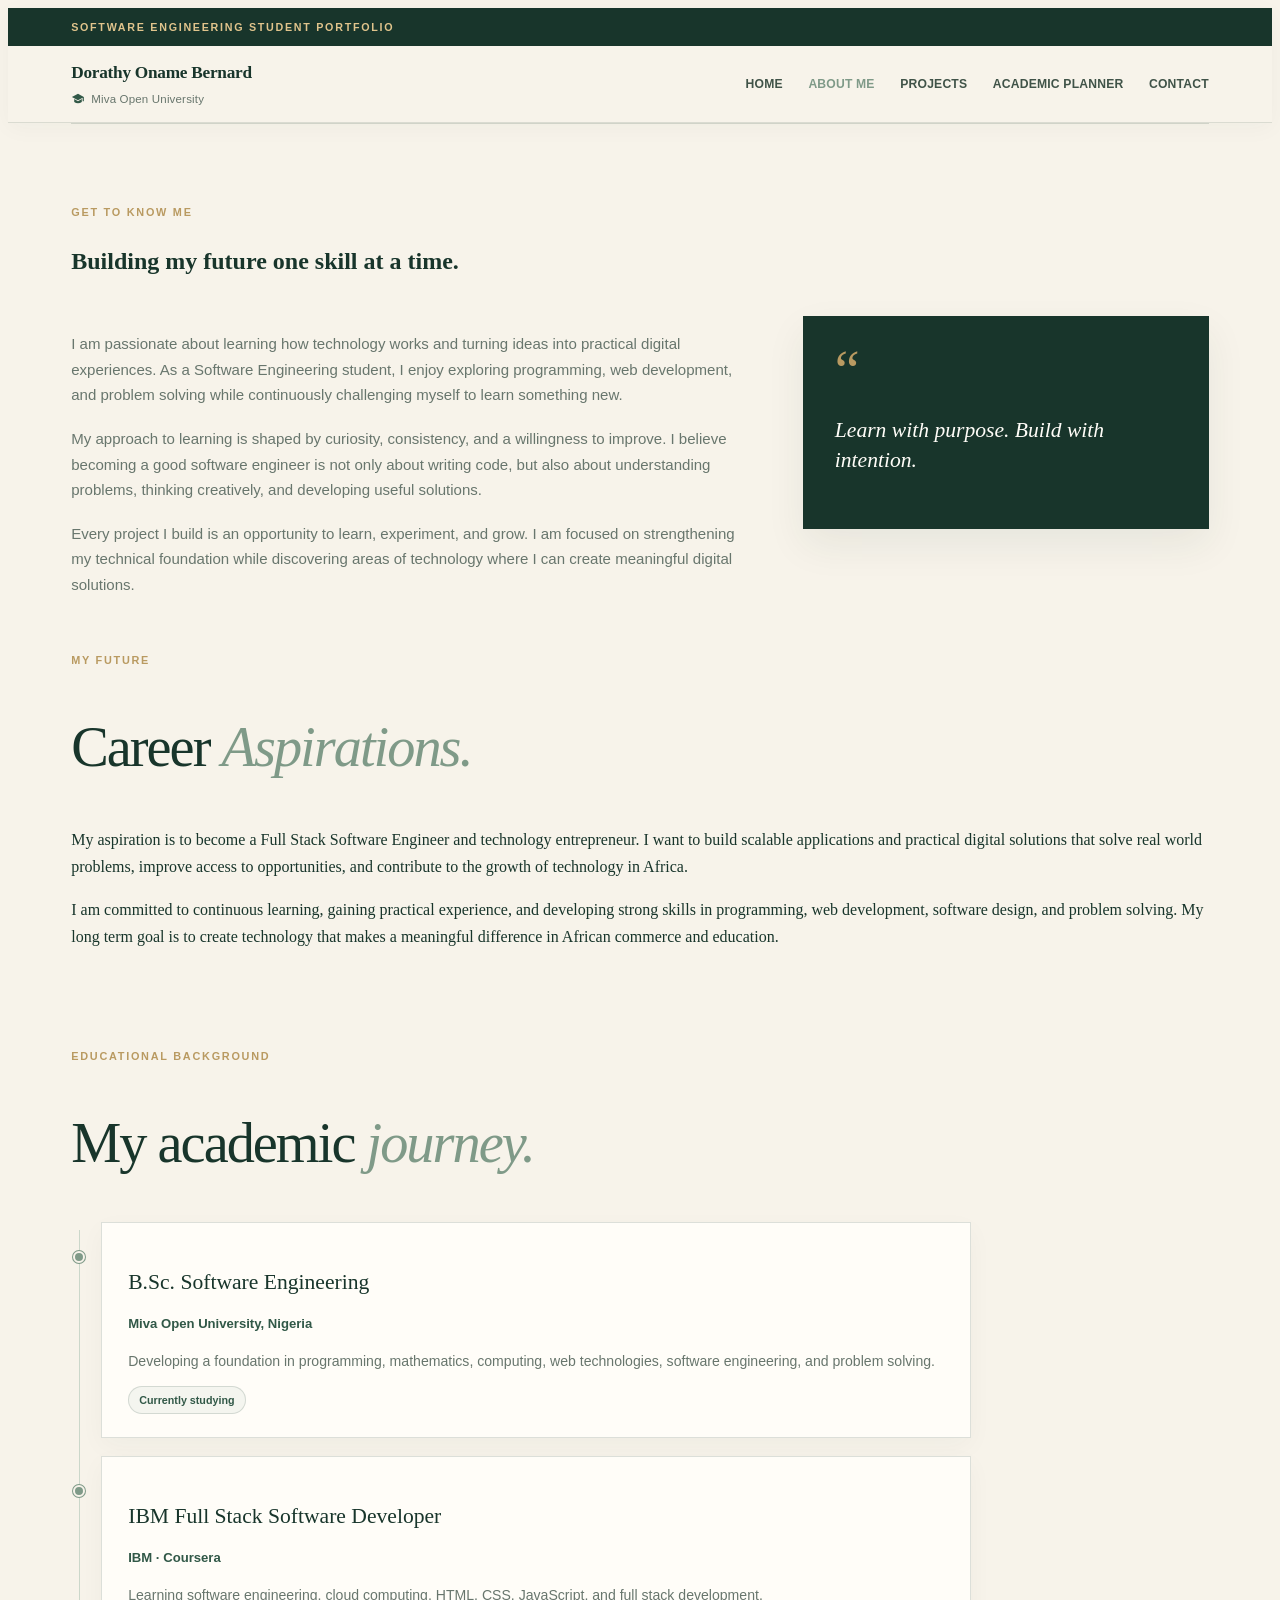
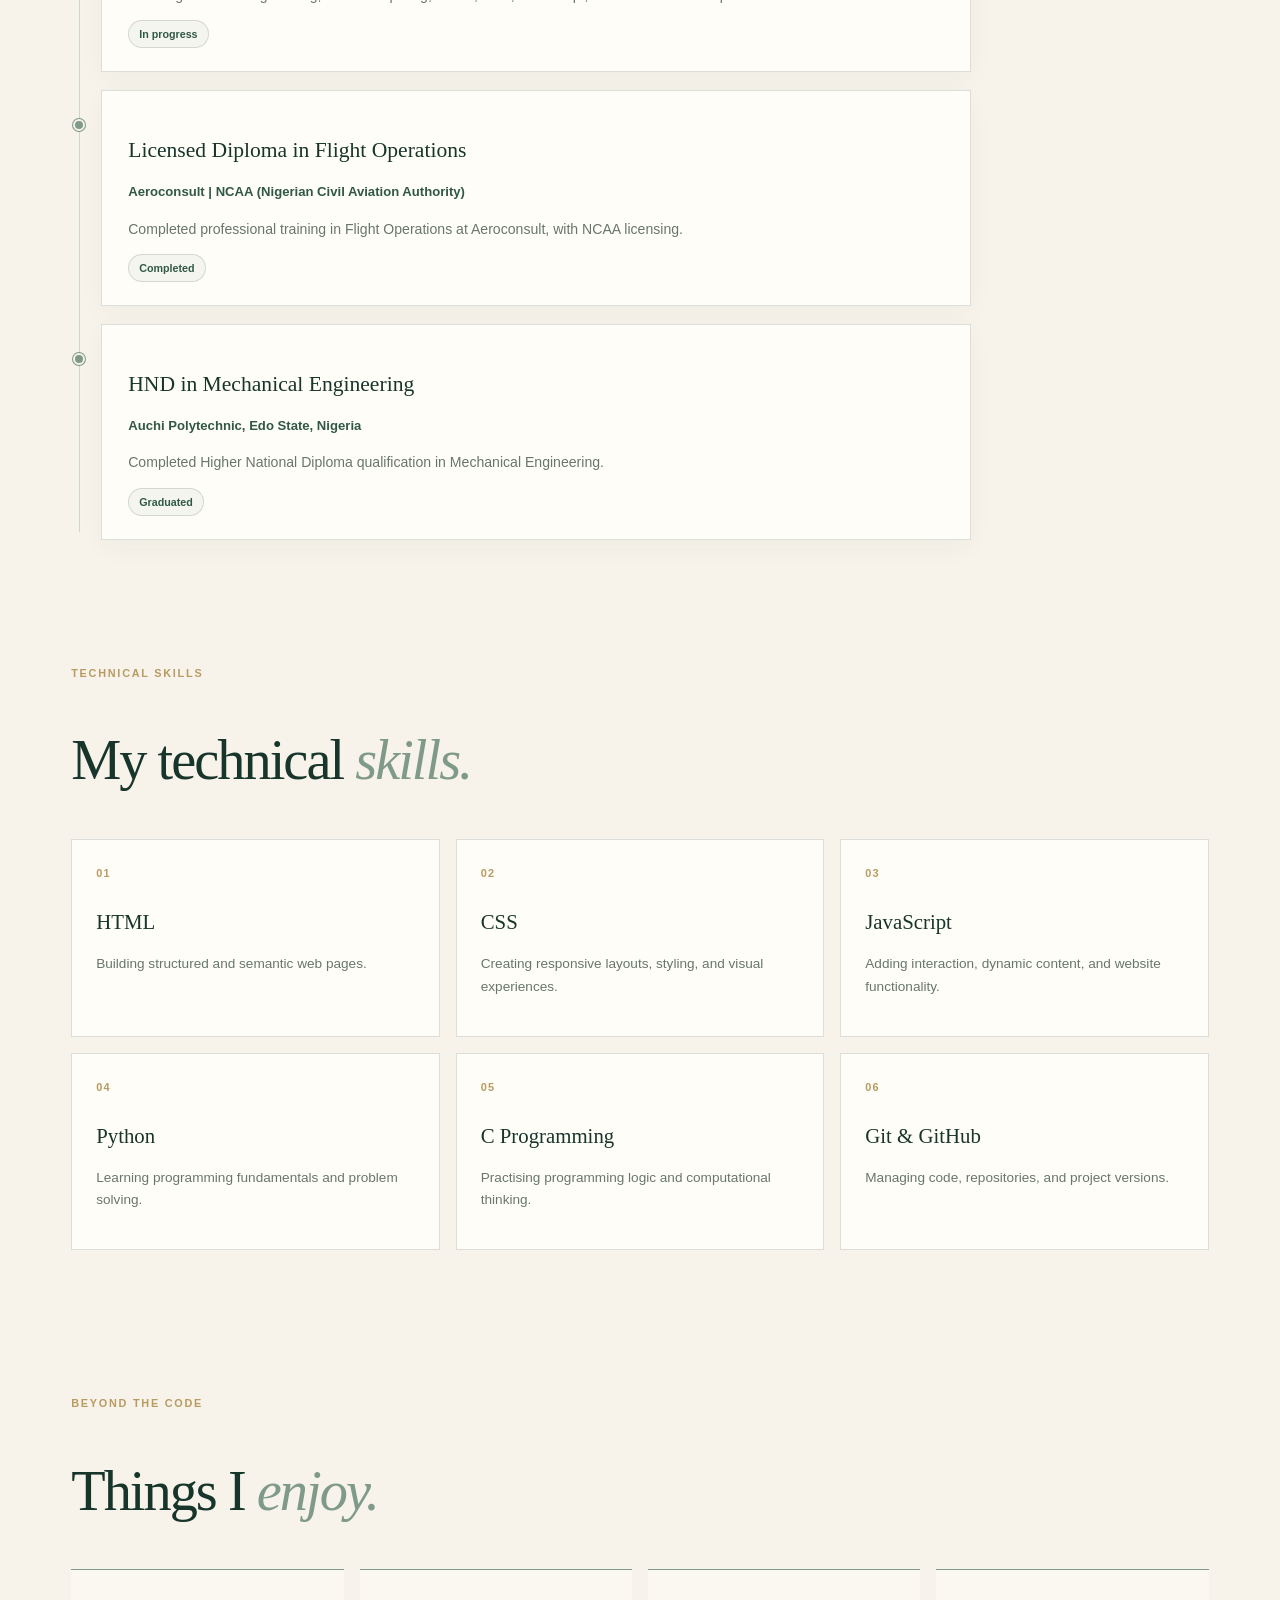
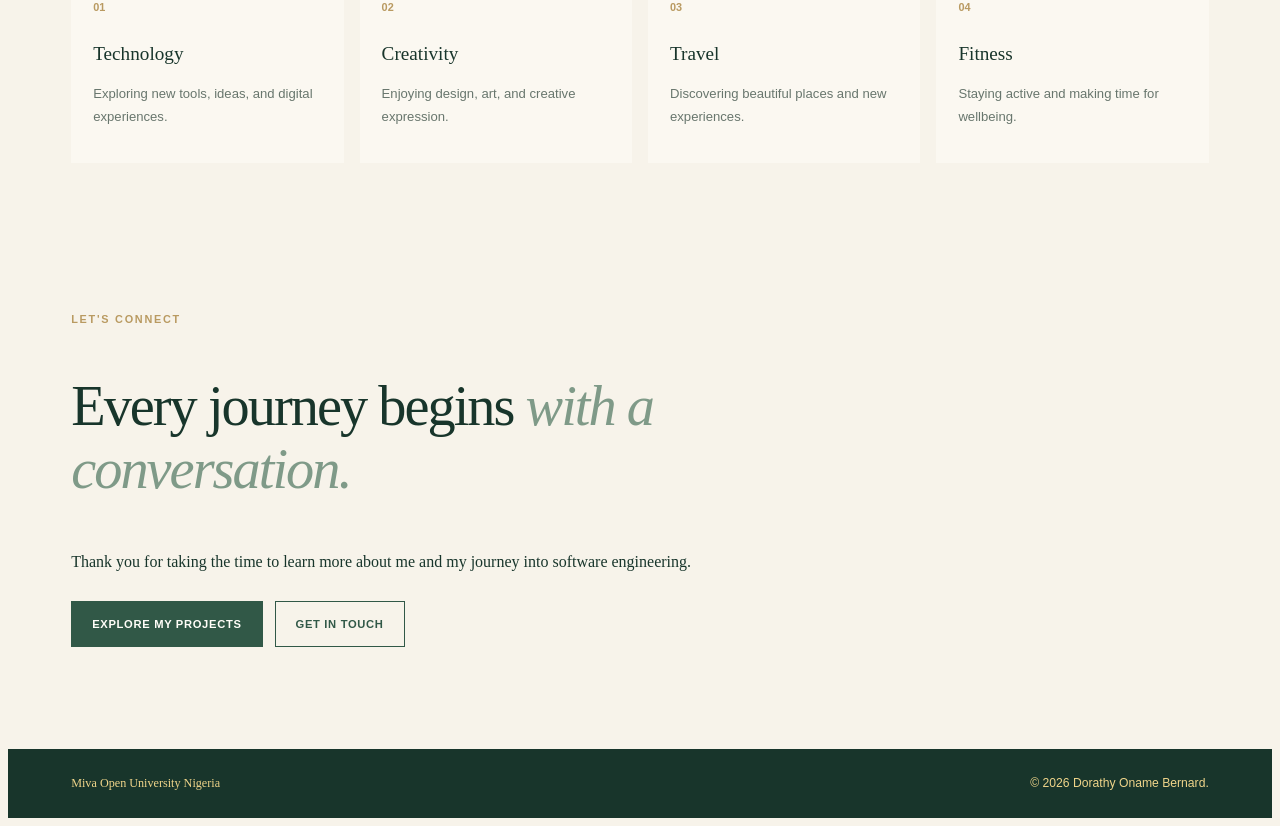
==== commit 9d3f6ae5: "Update portfolio footer design" ====
--- a/about.html
+++ b/about.html
@@ -331,18 +331,14 @@
 
     </main>
 
-    <!-- FOOTER: KEEP DOB. BRANDING -->
+     <!-- FOOTER -->
     <footer class="site-footer">
 
         <div>
-            <strong>DOB.</strong>
-            <p>Dorathy Oname Bernard</p>
-            <p>Software Engineering Student</p>
+            <strong>Miva Open University Nigeria</strong>
         </div>
 
-        <p>Miva Open University Nigeria</p>
-
-        <p>&copy; 2026 Dorathy Oname Bernard</p>
+        <p>&copy; 2026 Dorathy Oname Bernard.</p>
 
     </footer>
 
--- a/style.css
+++ b/style.css
@@ -940,7 +940,7 @@
 /* FOOTER */
 
 .site-footer {
-    padding: 25px 5%;
+    padding: 12px 5%;
     display: flex;
     flex-wrap: wrap;
     align-items: center;
@@ -953,13 +953,14 @@
 }
 
 .site-footer strong {
-    color: var(--sage);
+    color: #F0D58A;
     font-family: Georgia, "Times New Roman", serif;
-    font-size: 1.1rem;
+    font-size: 0.76rem;
+    font-weight: 400;
 }
 
 .site-footer p {
-    color: rgba(247, 243, 234, 0.8);
+    color: #F0D58A;
 }
 
 /* ANIMATION */
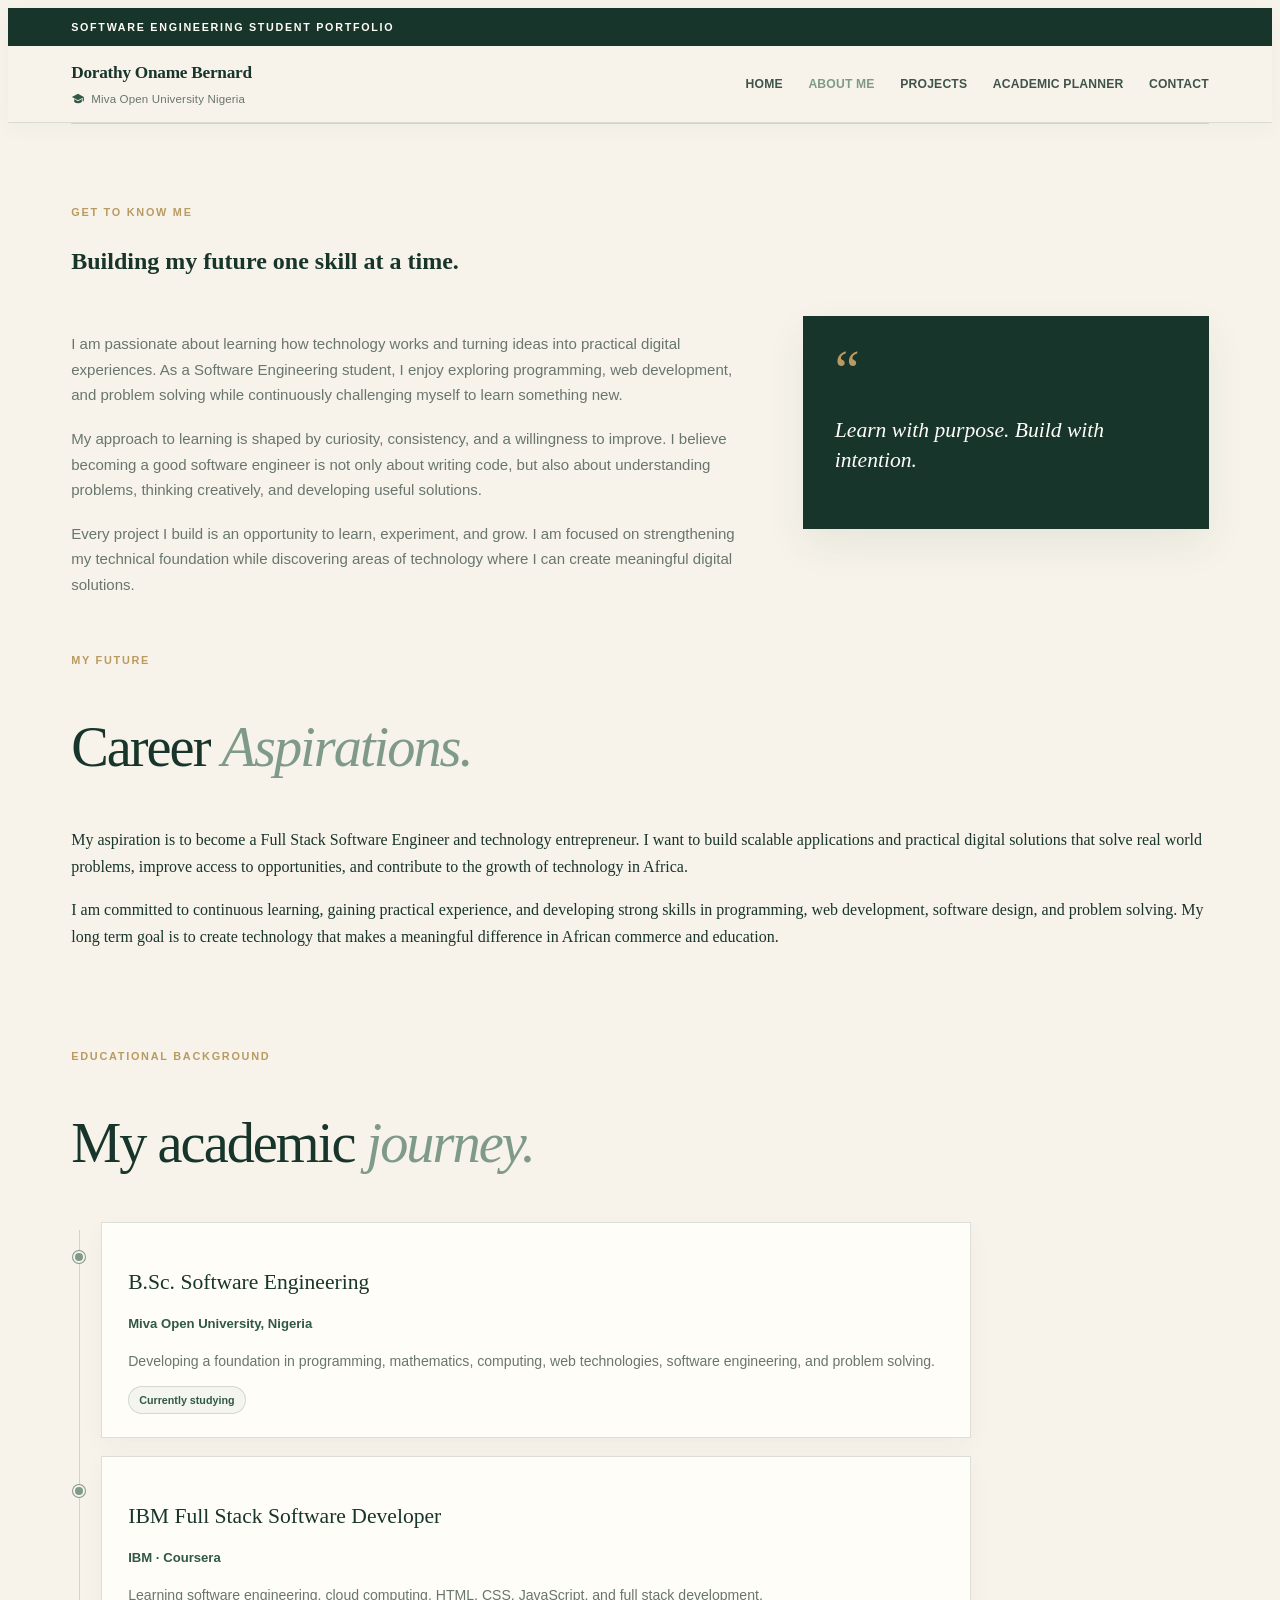
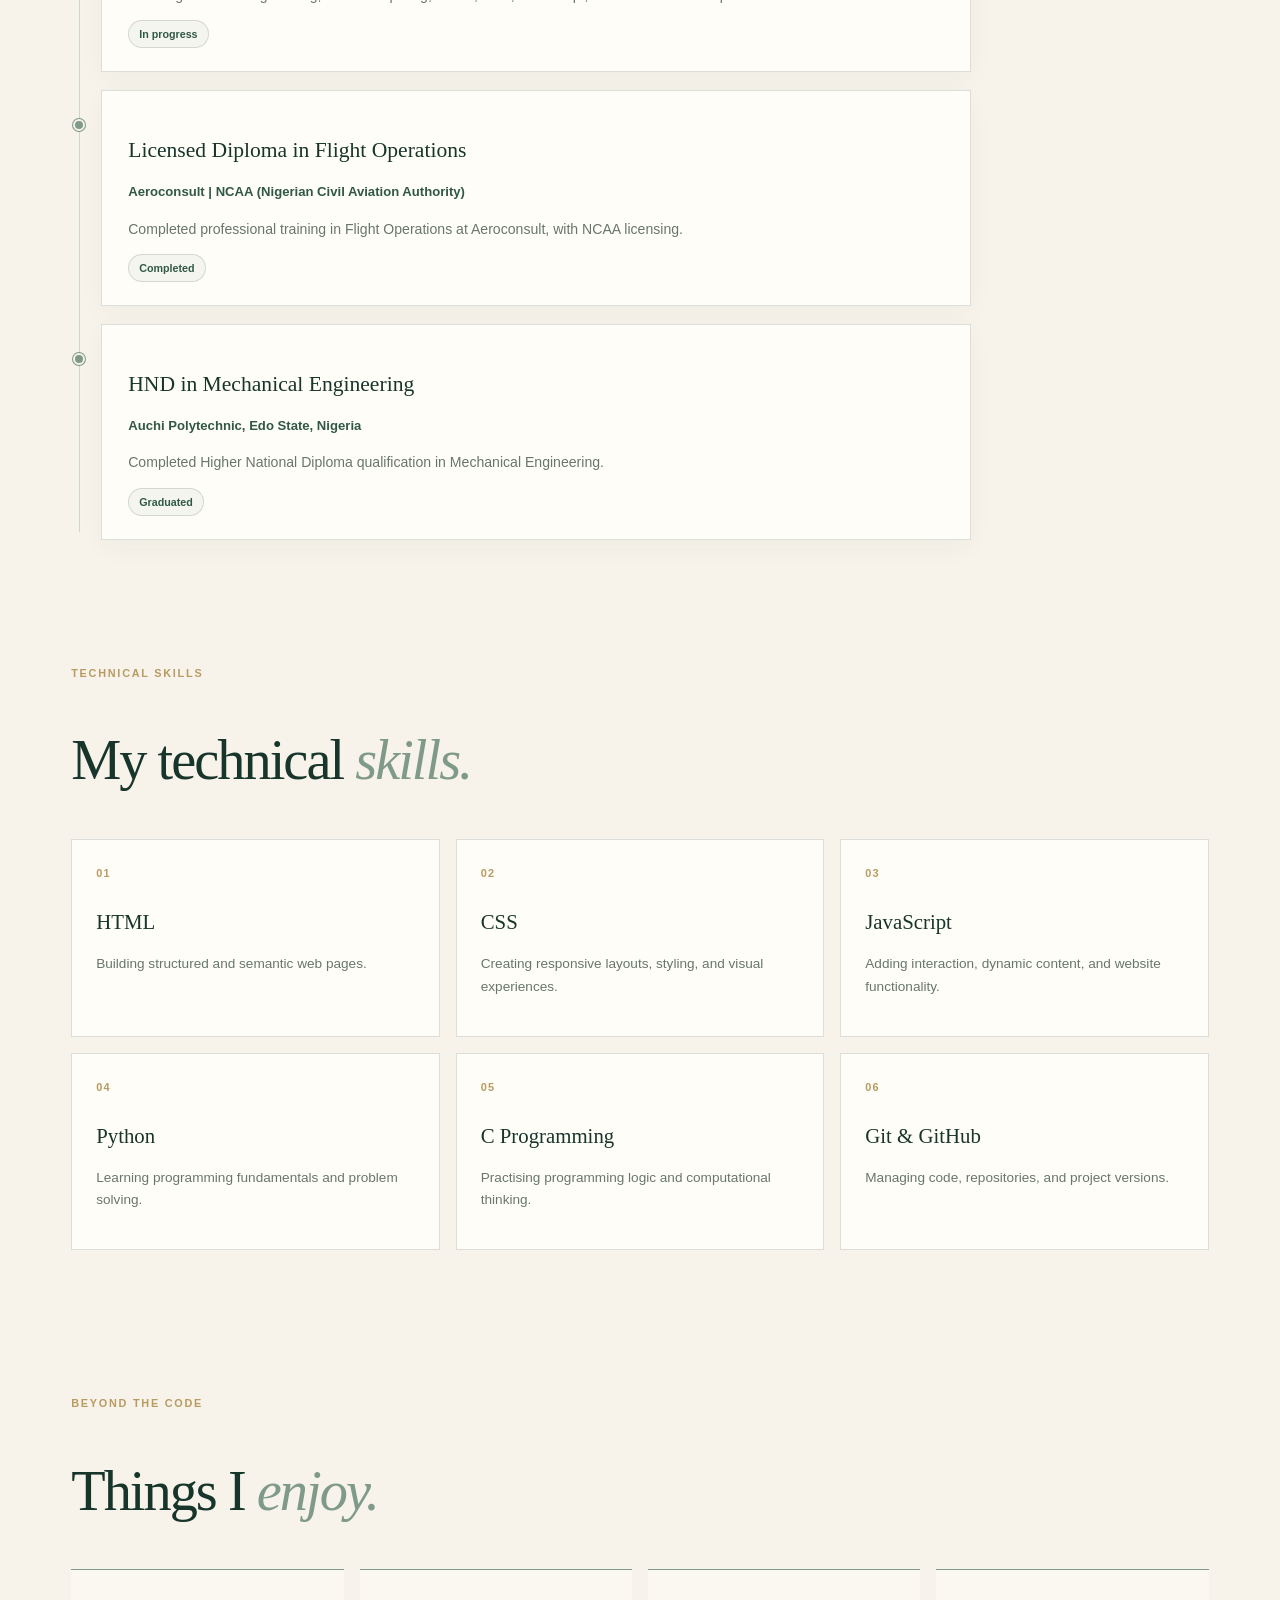
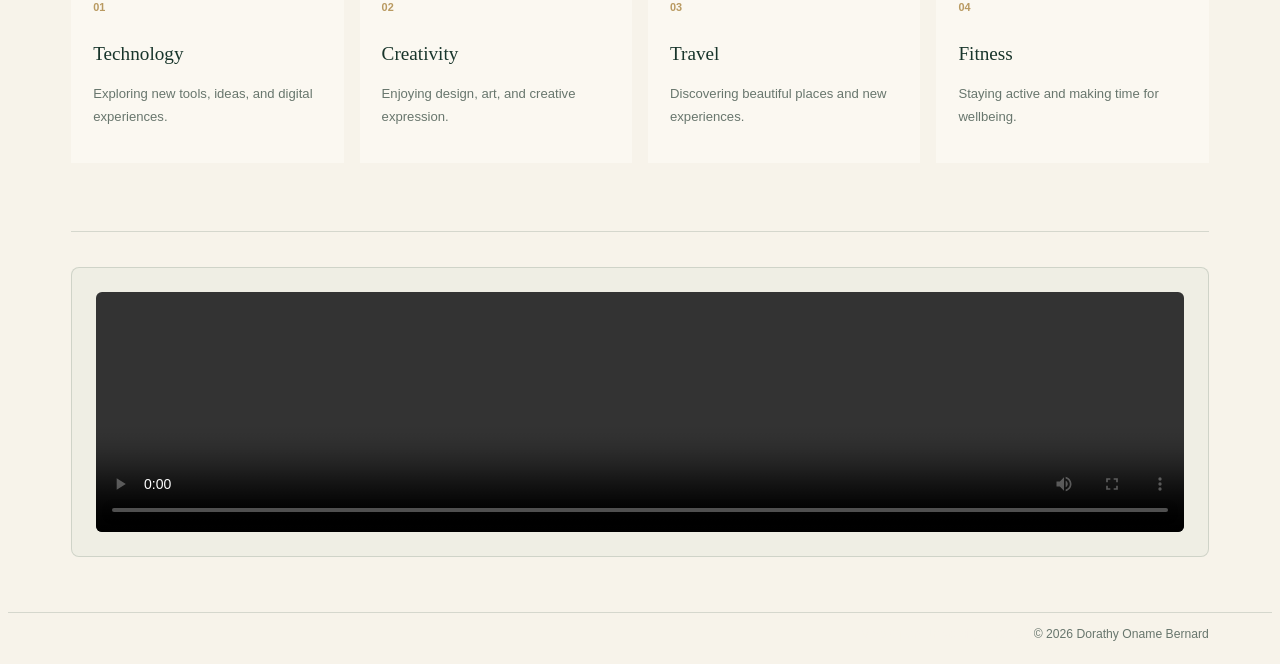
==== commit af7ea2a7: "Update portfolio content and replace learning journey video" ====
--- a/about.html
+++ b/about.html
@@ -42,7 +42,7 @@
                         <svg viewBox="0 0 24 24" aria-hidden="true">
                             <path d="M12 3 1.5 8.5 12 14l8-4.2V16h2V8.5L12 3Zm-6.5 9.1V17c3.8 2.8 9.2 2.8 13 0v-4.9L12 16l-6.5-3.9Z"/>
                         </svg>
-                        Miva Open University
+                        Miva Open University Nigeria
                     </span>
                 </span>
 
@@ -306,41 +306,35 @@
 
         </section>
 
-        <!-- CALL TO ACTION -->
-        <section class="section">
-            <div class="section-heading">
-                <p class="eyebrow">LET'S CONNECT</p>
-                <h2>Every journey begins <span>with a conversation.</span></h2>
-
-                <p>
-                    Thank you for taking the time to learn more about me
-                    and my journey into software engineering.
-                </p>
-
-                <div class="hero-buttons">
-                    <a href="project.html" class="btn btn-primary">
-                        Explore My Projects
-                    </a>
-
-                    <a href="contact.html" class="btn btn-secondary">
-                        Get In Touch
-                    </a>
-                </div>
-            </div>
-        </section>
-
-    </main>
-
-     <!-- FOOTER -->
-    <footer class="site-footer">
-
-        <div>
-            <strong>Miva Open University Nigeria</strong>
-        </div>
-
-        <p>&copy; 2026 Dorathy Oname Bernard.</p>
-
-    </footer>
+<!-- BEYOND THE CODE -->
+<section class="section about-media-section" id="learning-journey">
+
+    <div class="about-media-card">
+        <video
+            controls
+            preload="metadata"
+            playsinline
+            aria-label="Dorathy coding and developing software"
+        >
+            <source src="my video.mp4" type="video/mp4">
+            Your browser does not support the video element.
+        </video>
+
+    </div>
+
+</section>
+
+
+      <!-- FOOTER BRANDING -->
+<footer class="site-footer">
+    <div class="footer-left">
+        Miva Open University Nigeria
+    </div>
+
+    <p class="footer-right">
+        &copy; 2026 Dorathy Oname Bernard
+    </p>
+</footer>
 
 </body>
 </html>
--- a/style.css
+++ b/style.css
@@ -871,7 +871,6 @@
 }
 
 /* CONTACT */
-
 .contact-section {
     padding-top: 65px;
     padding-bottom: 80px;
@@ -891,22 +890,59 @@
     gap: 22px;
 }
 
-.contact-item {
+.contact-details .contact-item {
+    display: flex;
+    align-items: center;
+    gap: 16px;
     padding-bottom: 14px;
     border-bottom: 1px solid var(--border);
 }
 
-.contact-item span {
-    color: var(--gold);
-    font-family: Arial, sans-serif;
-    font-size: 0.65rem;
+.contact-icon {
+    width: 48px;
+    height: 48px;
+    min-width: 48px;
+    display: flex;
+    align-items: center;
+    justify-content: center;
+    border-radius: 50%;
+    background: var(--sage);
+    color: var(--cream);
+    font-size: 20px;
+}
+
+.contact-icon i {
+    color: var(--cream);
+}
+
+.contact-info {
+    min-width: 0;
+}
+
+.contact-info h3 {
+    margin: 0 0 5px;
+    color: var(--green-dark);
+    font-size: 1rem;
     font-weight: 700;
-    letter-spacing: 0.1em;
-}
-
-.contact-item p {
-    margin-top: 5px;
+}
+
+.contact-info p,
+.contact-info a {
+    margin: 0;
+    color: var(--muted);
+    font-family: Arial, sans-serif;
+    font-size: 0.88rem;
+    line-height: 1.5;
     overflow-wrap: anywhere;
+}
+
+.contact-info a {
+    text-decoration: none;
+}
+
+.contact-info a:hover {
+    color: var(--green);
+    text-decoration: underline;
 }
 
 .contact-form {
@@ -937,10 +973,48 @@
     width: 100%;
 }
 
+@media (max-width: 768px) {
+    .contact-grid {
+        grid-template-columns: 1fr;
+        gap: 35px;
+    }
+}
+
+@media (max-width: 480px) {
+    .contact-section {
+        padding-top: 45px;
+        padding-bottom: 55px;
+    }
+
+    .contact-details .contact-item {
+        gap: 12px;
+    }
+
+    .contact-icon {
+        width: 42px;
+        height: 42px;
+        min-width: 42px;
+        font-size: 18px;
+    }
+
+    .contact-form {
+        padding: 18px;
+    }
+}
+/* Contact icons: sage green circles with cream icons */
+.contact-details .contact-icon {
+    background-color: #cbd7ca !important;
+    color: #fffdf8 !important;
+}
+
+.contact-details .contact-icon i {
+    color: #fffdf8 !important;
+}
+
 /* FOOTER */
 
 .site-footer {
-    padding: 12px 5%;
+    padding: 25px 5%;
     display: flex;
     flex-wrap: wrap;
     align-items: center;
@@ -953,14 +1027,13 @@
 }
 
 .site-footer strong {
-    color: #F0D58A;
+    color: var(--sage);
     font-family: Georgia, "Times New Roman", serif;
-    font-size: 0.76rem;
-    font-weight: 400;
+    font-size: 1.1rem;
 }
 
 .site-footer p {
-    color: #F0D58A;
+    color: rgba(247, 243, 234, 0.8);
 }
 
 /* ANIMATION */
@@ -1312,7 +1385,7 @@
 }
 
 .academic-label strong {
-    color: #e0c48c;
+    color: #fffdf8;
     font-size: 0.67rem;
     font-weight: 700;
     letter-spacing: 0.16em;
@@ -2539,3 +2612,197 @@
         padding: 7px;
     }
 }
+
+/* MATCHED FOOTER TEXT */
+
+.site-footer {
+    width: 100%;
+    margin-top: 20px;
+    padding: 16px 5%;
+    background: var(--green-dark);
+    color: var(--cream);
+    display: flex;
+    align-items: center;
+    justify-content: space-between;
+    gap: 12px;
+}
+
+.footer-left,
+.footer-right {
+    margin: 0;
+    font-family: Arial, sans-serif;
+    font-size: 0.78rem;
+    font-weight: 500;
+    line-height: 1.5;
+    color: var(--cream);
+}
+
+.footer-right {
+    text-align: right;
+}
+
+@media (max-width: 480px) {
+    .site-footer {
+        padding: 14px 5%;
+        gap: 10px;
+    }
+
+    .footer-left,
+    .footer-right {
+        font-size: 0.68rem;
+    }
+}
+
+/* ========================================
+   ABOUT PAGE: LEARNING JOURNEY MEDIA
+======================================== */
+
+.about-media-section {
+    display: grid;
+    grid-template-columns: 1fr;
+    align-items: start;
+    gap: 20px;
+
+    padding-top: 35px;
+    padding-bottom: 35px;
+
+    border-top: 1px solid var(--border);
+}
+
+/* LEFT SIDE: HEADING */
+
+.about-media-heading {
+    min-width: 0;
+}
+
+.about-media-heading .eyebrow {
+    margin-bottom: 12px;
+}
+
+.about-media-heading h2 {
+    margin: 0;
+
+    color: var(--text);
+    font-size: clamp(2rem, 4vw, 3rem);
+    line-height: 1.15;
+    font-weight: 500;
+}
+
+.about-media-heading h2 span {
+    display: inline;
+    color: var(--sage);
+    font-style: italic;
+}
+
+/* RIGHT SIDE: MEDIA CARD */
+
+.about-media-card {
+    min-width: 0;
+    padding: 24px;
+
+    background: rgba(220, 226, 211, 0.28);
+    border: 1px solid var(--border);
+    border-radius: 8px;
+
+    transition:
+        background-color 0.3s ease,
+        box-shadow 0.3s ease;
+}
+
+.about-media-card:hover {
+    background: rgba(220, 226, 211, 0.4);
+    box-shadow: 0 8px 24px rgba(35, 65, 54, 0.06);
+}
+
+.about-media-card h3 {
+    margin: 0 0 8px;
+
+    color: var(--text);
+    font-size: 1.05rem;
+    font-weight: 600;
+}
+
+.about-media-card p {
+    margin: 0 0 16px;
+
+    color: var(--muted);
+    font-size: 0.9rem;
+    line-height: 1.6;
+}
+
+/* VIDEO PLAYER */
+
+.about-media-card video {
+    display: block;
+    width: 100%;
+    max-height: 240px;
+
+    background: #e8e7df;
+    border-radius: 6px;
+    object-fit: contain;
+}
+
+/* TABLETS AND MOBILE */
+
+@media (max-width: 650px) {
+    .about-media-section {
+        grid-template-columns: 1fr;
+        gap: 22px;
+
+        padding-top: 30px;
+        padding-bottom: 30px;
+    }
+
+    .about-media-heading h2 {
+        font-size: clamp(2rem, 8vw, 2.6rem);
+    }
+
+    .about-media-card {
+        padding: 18px;
+    }
+
+    .about-media-card video {
+        max-height: 220px;
+    }
+}
+
+/* FINAL MINIMAL FOOTER */
+
+.site-footer {
+    width: 100%;
+    margin-top: 20px;
+    padding: 12px 5%;
+    display: flex;
+    justify-content: flex-end;
+    align-items: center;
+
+    background: transparent !important;
+    border-top: 1px solid var(--border);
+
+    color: var(--muted);
+    font-family: Arial, sans-serif;
+    font-size: 0.76rem;
+}
+
+.site-footer .footer-right {
+    margin: 0;
+    padding: 0;
+    color: var(--muted);
+    font-family: Arial, sans-serif;
+    font-size: 0.76rem;
+    font-weight: 400;
+    line-height: 1.5;
+    text-align: right;
+}
+
+@media (max-width: 480px) {
+    .site-footer {
+        padding: 10px 5%;
+    }
+
+    .site-footer .footer-right {
+        font-size: 0.68rem;
+    }
+}
+
+
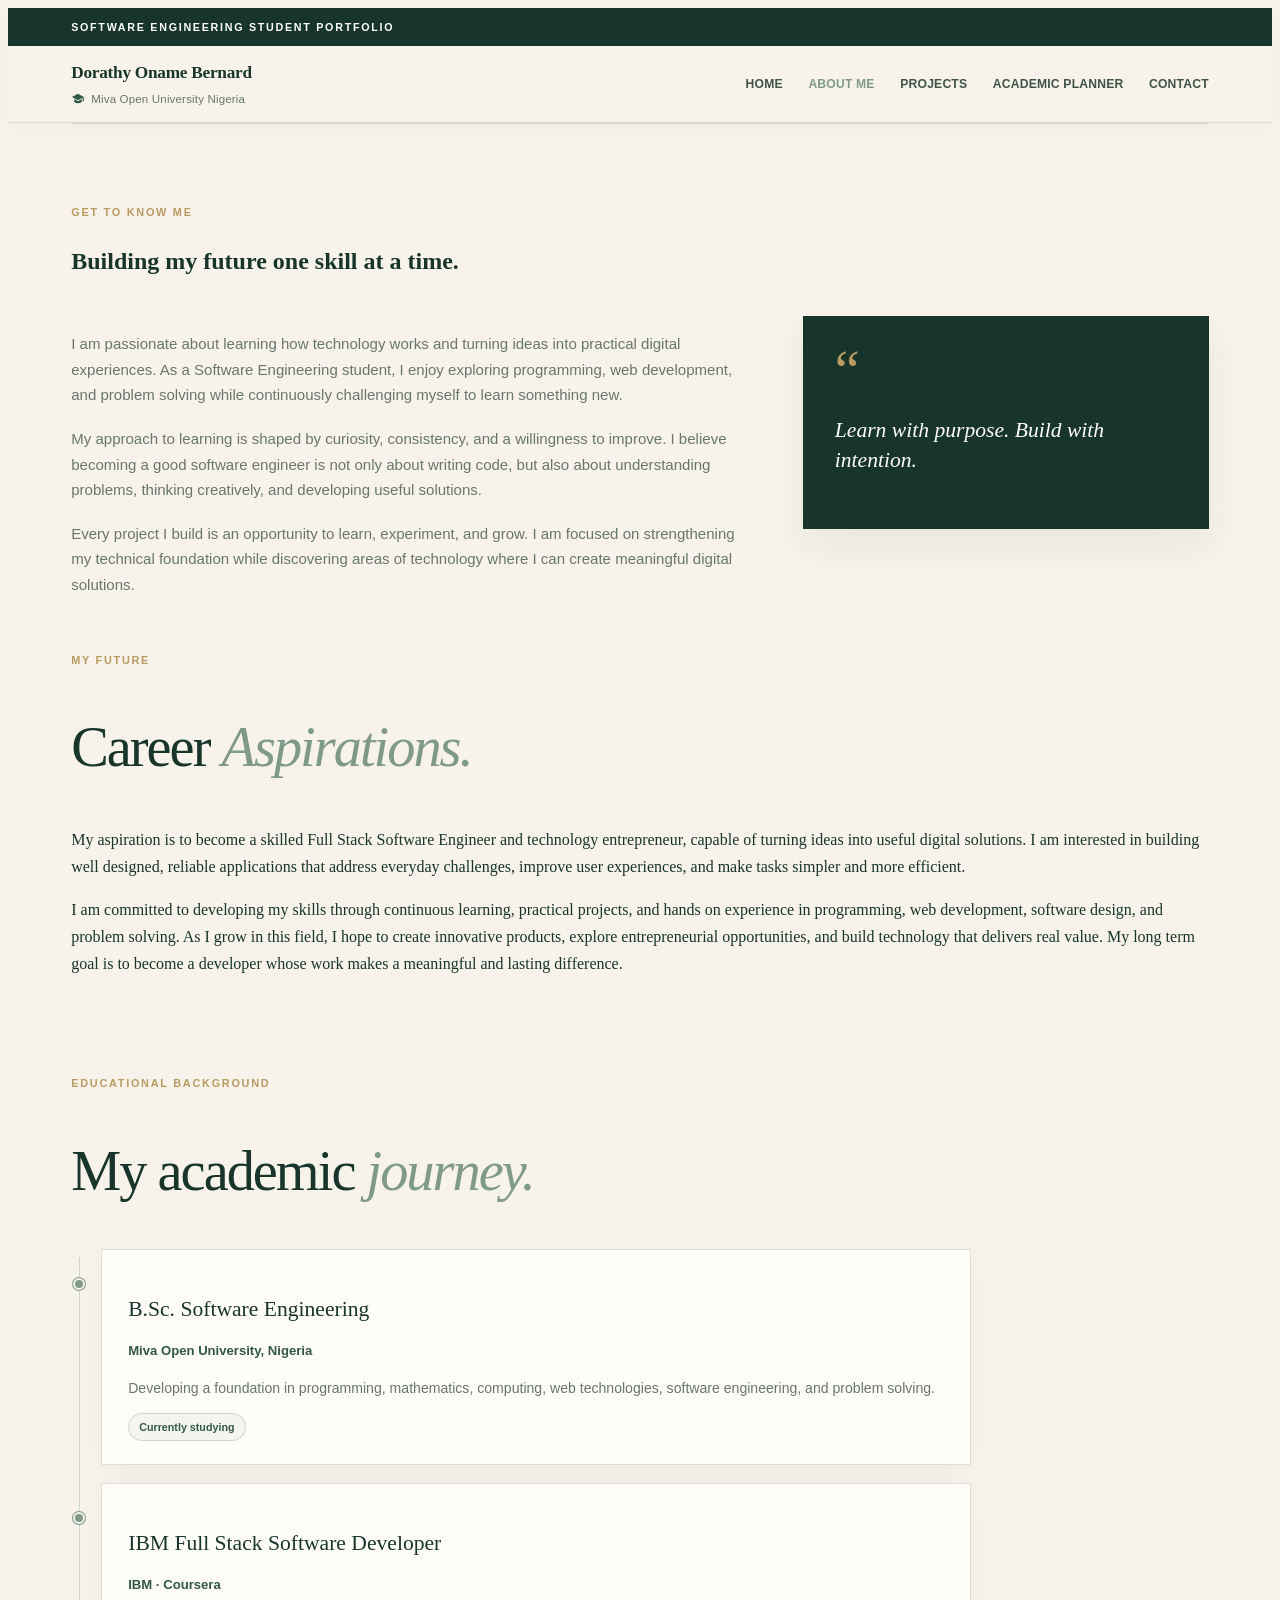
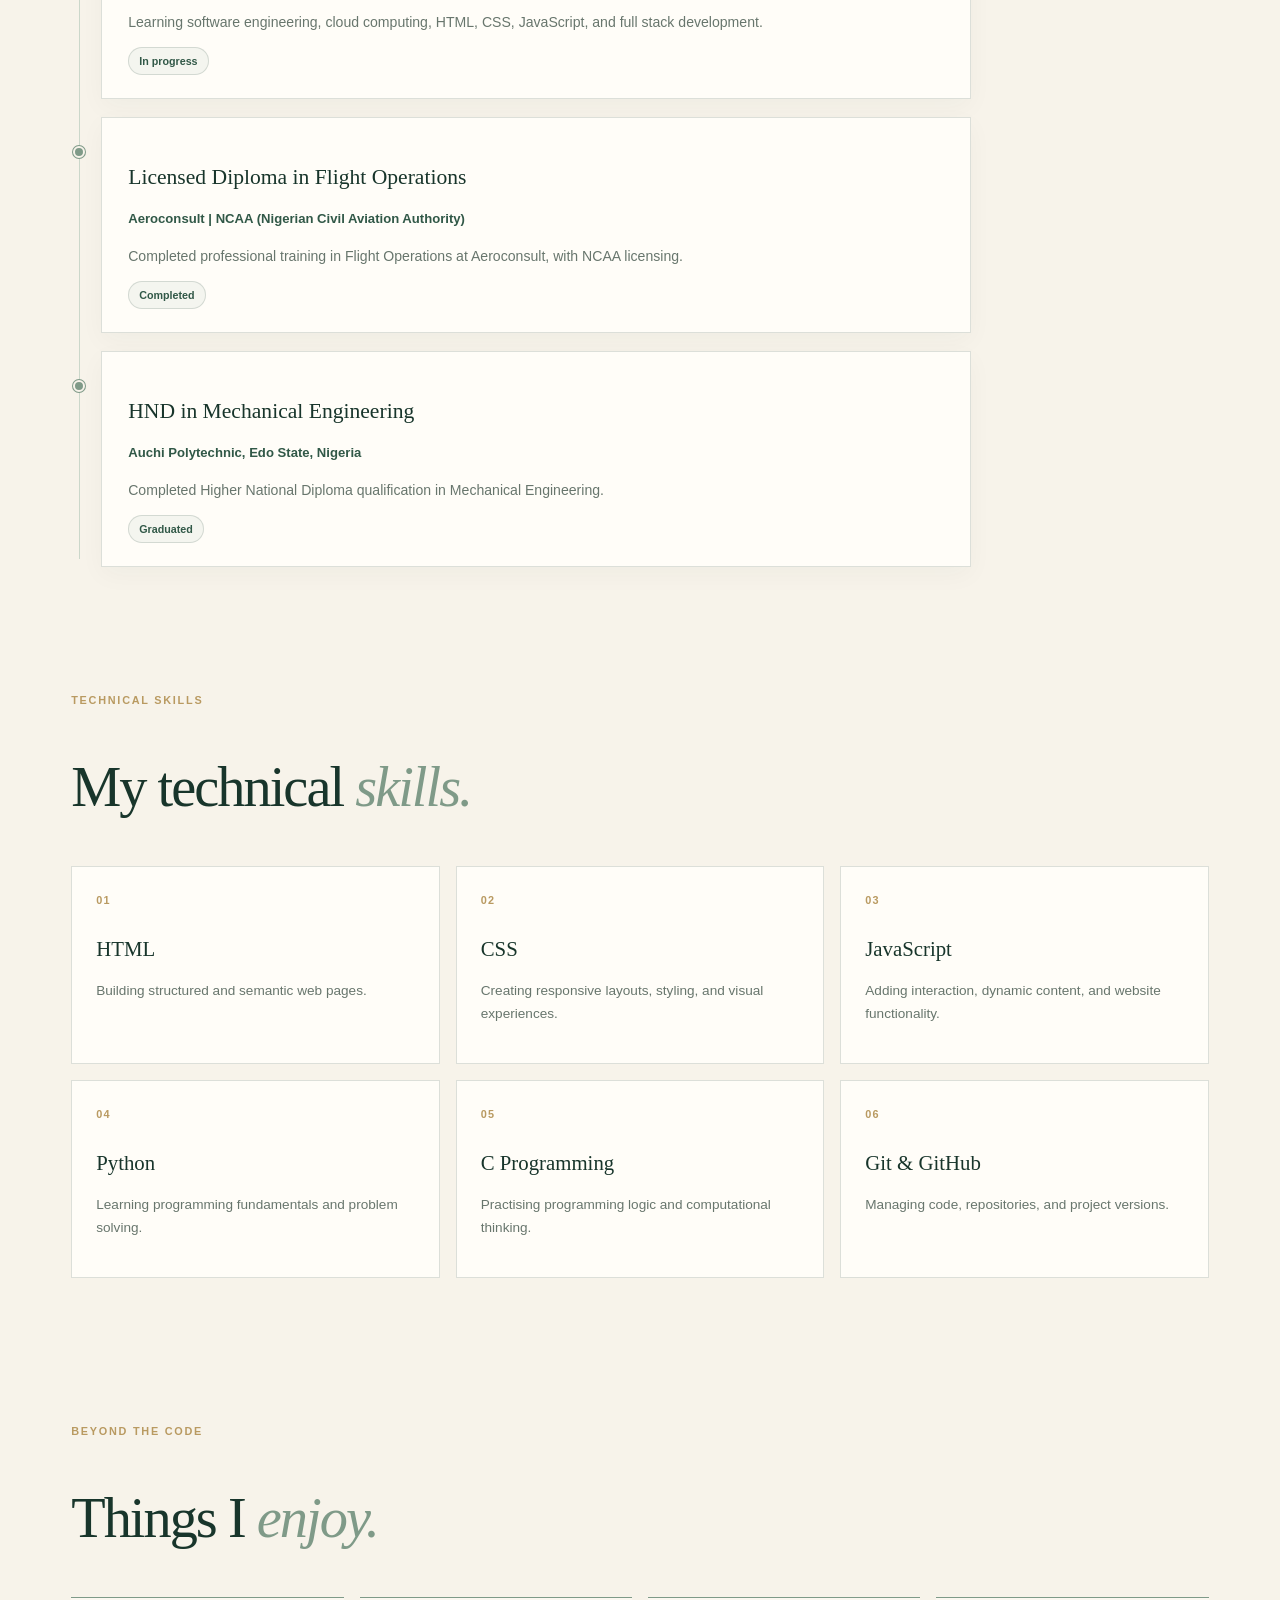
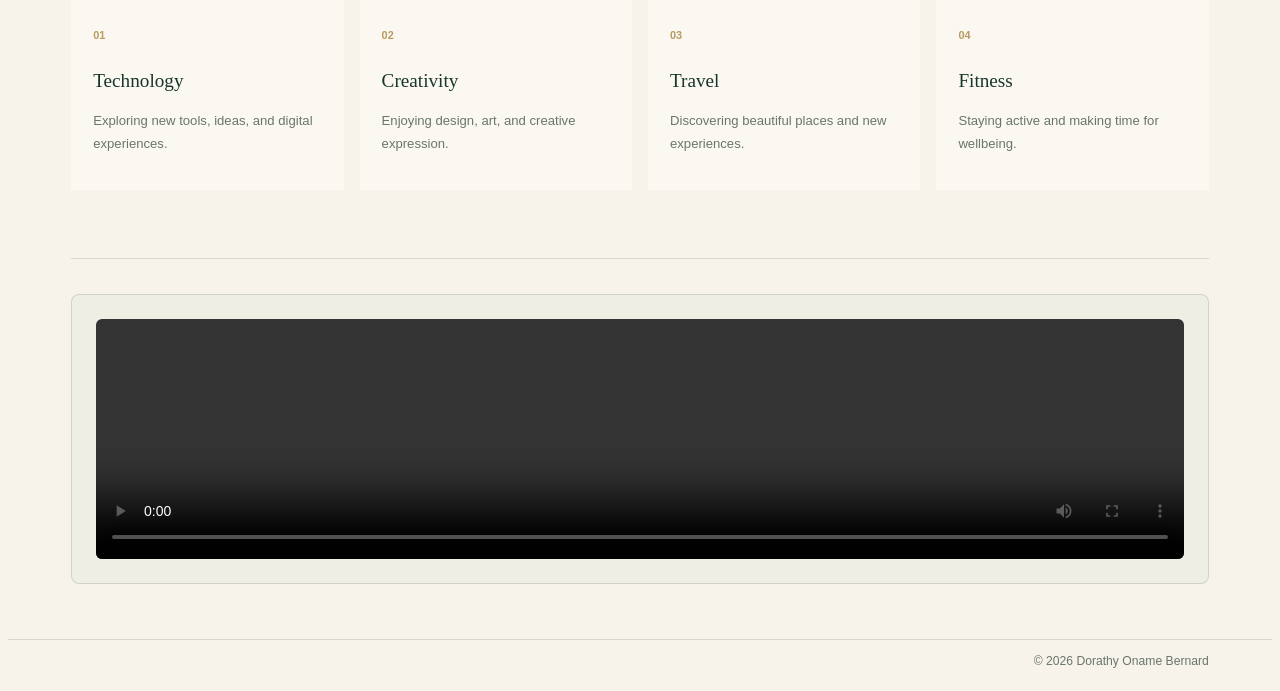
==== commit f1f68588: "update planner.html and style.css to improve profile photo display and task list styling" ====
--- a/about.html
+++ b/about.html
@@ -120,22 +120,23 @@
                     <h2>Career <span>Aspirations.</span></h2>
                 </div>
 
-                <p>
-                    My aspiration is to become a Full Stack Software Engineer
-                    and technology entrepreneur. I want to build scalable
-                    applications and practical digital solutions that solve
-                    real world problems, improve access to opportunities,
-                    and contribute to the growth of technology in Africa.
-                </p>
-
-                <p>
-                    I am committed to continuous learning, gaining practical
-                    experience, and developing strong skills in programming,
-                    web development, software design, and problem solving.
-                    My long term goal is to create technology that makes
-                    a meaningful difference in African commerce and education.
-                </p>
-
+               <p>
+    My aspiration is to become a skilled Full Stack Software Engineer
+    and technology entrepreneur, capable of turning ideas into useful
+    digital solutions. I am interested in building well designed,
+    reliable applications that address everyday challenges, improve
+    user experiences, and make tasks simpler and more efficient.
+</p>
+
+<p>
+    I am committed to developing my skills through continuous learning,
+    practical projects, and hands on experience in programming,
+    web development, software design, and problem solving. As I grow
+    in this field, I hope to create innovative products, explore
+    entrepreneurial opportunities, and build technology that delivers
+    real value. My long term goal is to become a developer whose work
+    makes a meaningful and lasting difference.
+</p>
             </div>
 
         </section>
--- a/style.css
+++ b/style.css
@@ -316,7 +316,7 @@
     padding: 12px;
     background: var(--sage);
     box-shadow: var(--shadow);
-    transform: rotate(1deg);
+    transform: rotate(0deg);
 }
 
 .image-frame::before {
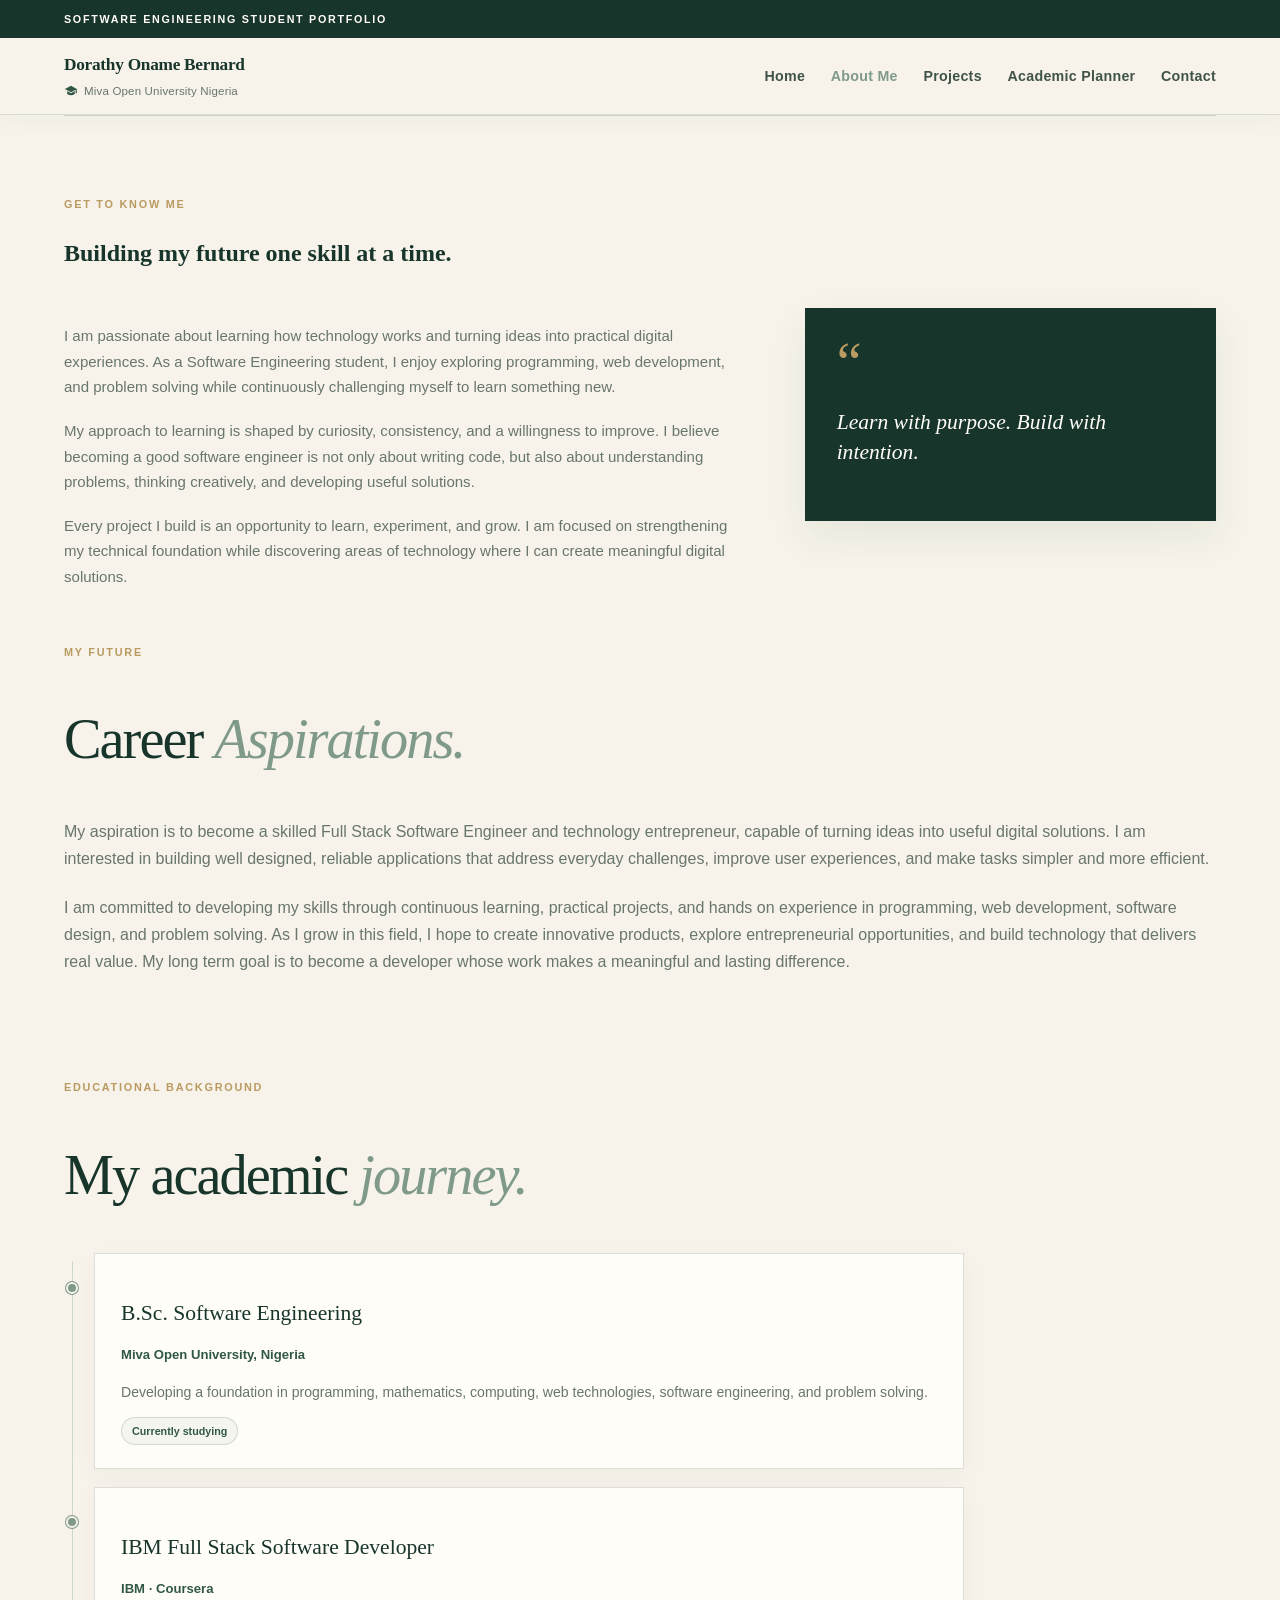
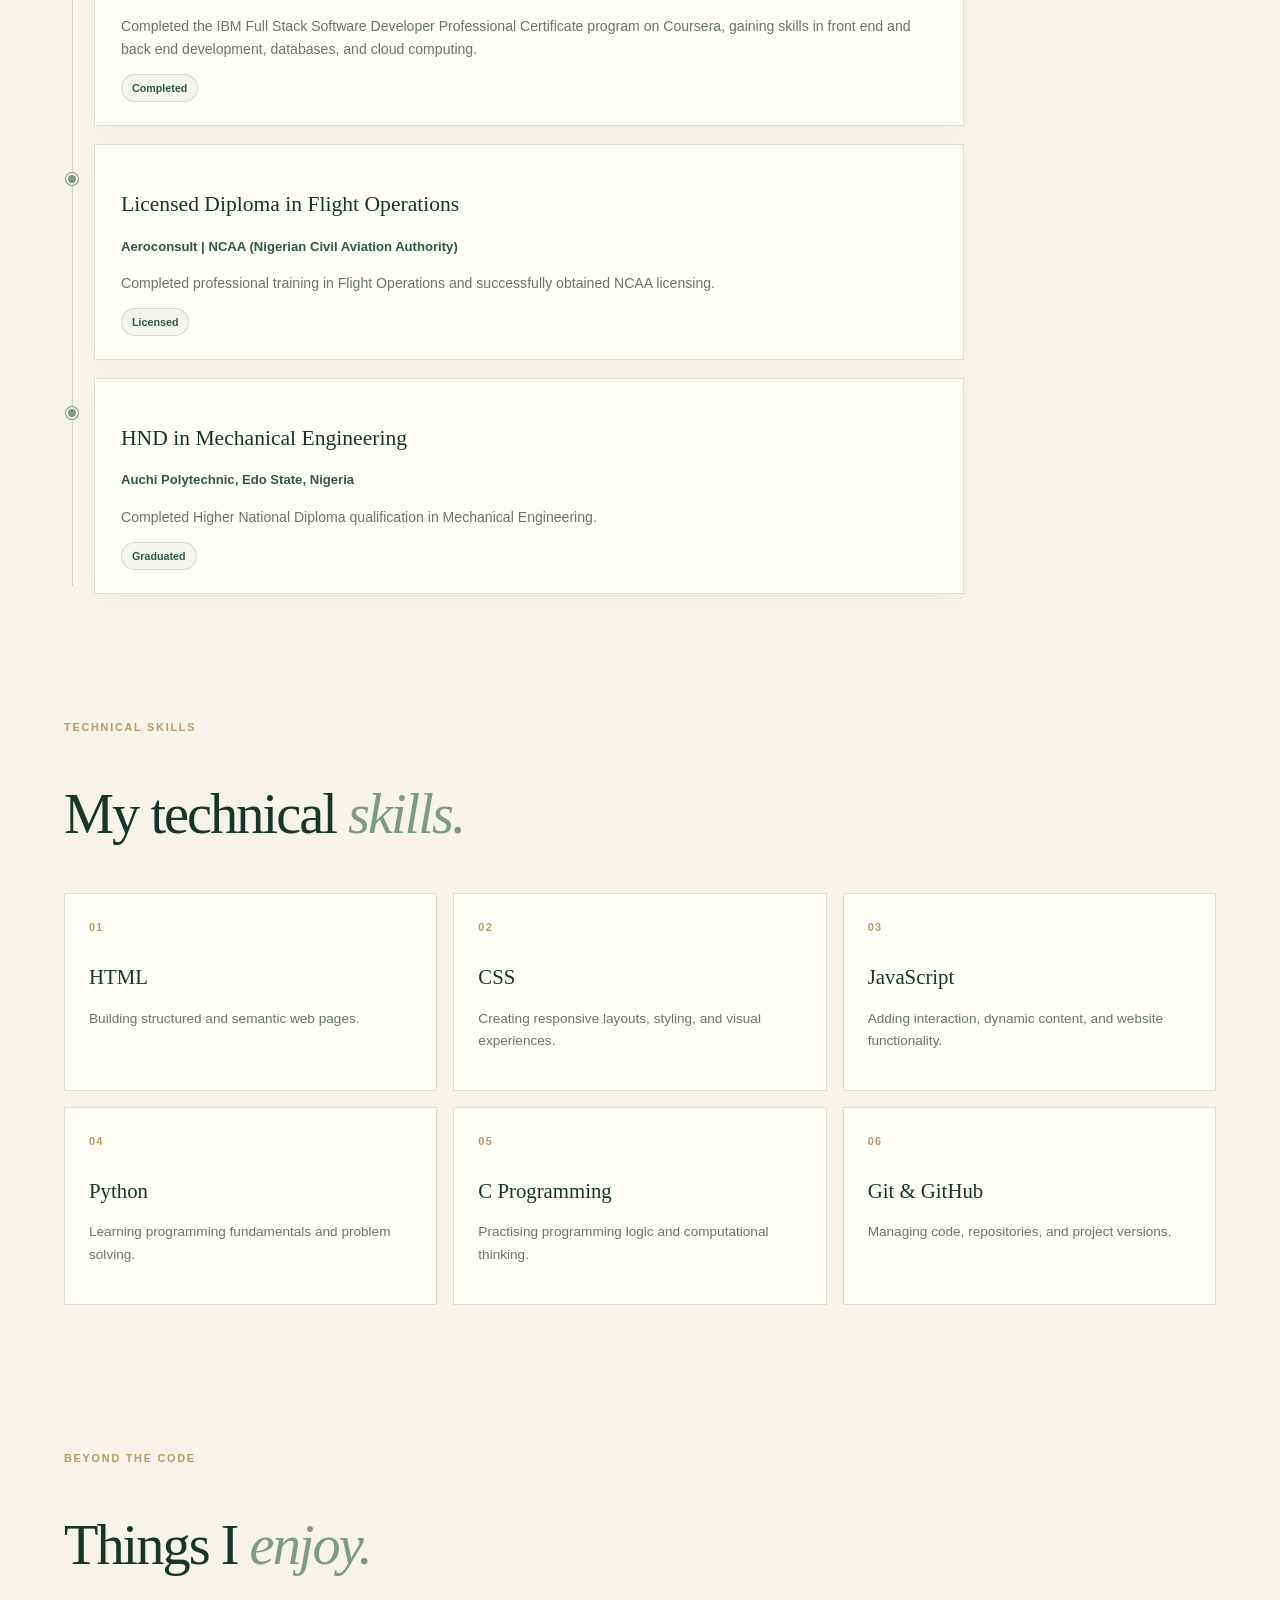
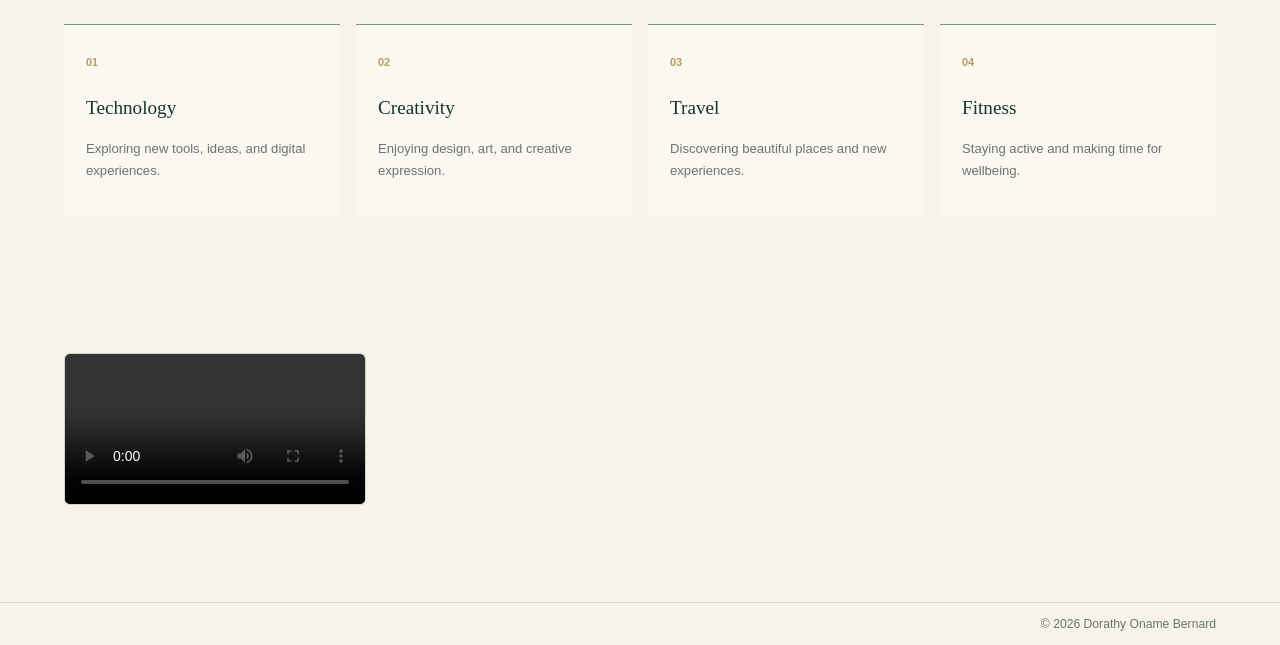
==== commit 2b07794a: "Update style.css and about.html files to fix video source and font size issues." ====
--- a/about.html
+++ b/about.html
@@ -120,7 +120,7 @@
                     <h2>Career <span>Aspirations.</span></h2>
                 </div>
 
-               <p>
+                <p>
     My aspiration is to become a skilled Full Stack Software Engineer
     and technology entrepreneur, capable of turning ideas into useful
     digital solutions. I am interested in building well designed,
@@ -176,11 +176,10 @@
                         <h4>IBM · Coursera</h4>
 
                         <p>
-                            Learning software engineering, cloud computing,
-                            HTML, CSS, JavaScript, and full stack development.
+                            Completed the IBM Full Stack Software Developer Professional Certificate program on Coursera, gaining skills in front end and back end development, databases, and cloud computing.
                         </p>
 
-                        <span class="education-status">In progress</span>
+                        <span class="education-status">Completed</span>
                     </div>
                 </article>
 
@@ -192,10 +191,10 @@
                         <h4>Aeroconsult | NCAA (Nigerian Civil Aviation Authority)</h4>
 
                         <p>
-                            Completed professional training in Flight Operations at Aeroconsult, with NCAA licensing.
+                            Completed professional training in Flight Operations and successfully obtained NCAA licensing.
                         </p>
 
-                        <span class="education-status">Completed</span>
+                        <span class="education-status">Licensed</span>
                     </div>
                 </article>
 
@@ -317,8 +316,8 @@
             playsinline
             aria-label="Dorathy coding and developing software"
         >
-            <source src="my video.mp4" type="video/mp4">
-            Your browser does not support the video element.
+            <source src="Video Project.mp4" type="video/mp4">
+            
         </video>
 
     </div>
--- a/style.css
+++ b/style.css
@@ -1,108 +1,73 @@
-/* ==========================================
-   DORATHY ONAME BERNARD
-   SOFTWARE ENGINEERING PORTFOLIO
-   Original cream, sage and gold palette
-========================================== */
-
 :root {
-    --cream: #f7f3ea;
-    --cream-dark: #eee7d8;
-    --white: #fffdf8;
-
-    --green-dark: #18352b;
+    --cream: #f7f3ea; --cream-dark: #eee7d8;
+    --white: #fffdf8; --green-dark: #18352b;
     --green: #315847;
-    --green-light: #7f9a88;
-    --sage: #cbd7ca;
-
-    --brown: #705846;
-    --gold: #b99a61;
-
-    --text: #18352b;
-    --muted: #68766d;
+    --green-light: #7f9a88; --sage: #cbd7ca;
+    --brown: #705846; --gold: #b99a61;
+    --text: #18352b; --muted: #68766d;
     --border: rgba(24, 53, 43, 0.15);
     --shadow: 0 16px 38px rgba(24, 53, 43, 0.07);
 }
-
 * {
-    margin: 1;
-    padding: 0;
-    box-sizing: border-box;
-}
-
+    padding: 0; box-sizing: border-box;
+}
 html {
     scroll-behavior: smooth;
     scroll-padding-top: 100px;
 }
-
 body {
+    margin: 0;
     font-family: Georgia, "Times New Roman", serif;
     background: var(--cream);
-    color: var(--text);
-    line-height: 1.7;
-}
-
+    color: var(--text); line-height: 1.7;
+}
 a {
-    color: inherit;
-    text-decoration: none;
-}
-
+    color: inherit; text-decoration: none;
+}
 button,
+
 input,
+
 textarea {
     font: inherit;
 }
-
 img,
+
 video {
-    display: block;
-    max-width: 100%;
-}
-
+    display: block; max-width: 100%;
+}
 button {
     cursor: pointer;
 }
-
-/* HEADER AND NAVIGATION */
-
+/* Header and navigation */
 .site-header {
-    position: sticky;
-    top: 0;
+    position: sticky; top: 0;
     z-index: 1000;
     background: rgba(247, 243, 234, 0.97);
     border-bottom: 1px solid var(--border);
     backdrop-filter: blur(10px);
 }
-
 .academic-label {
-    width: min(1180px, 90%);
-    margin: 0 auto;
-    padding-top: 7px;
-    color: var(--muted);
+    width: min(1180px, 90%); margin: 0 auto;
+    padding-top: 7px; color: var(--muted);
     font-family: Arial, sans-serif;
     font-size: 0.62rem;
     letter-spacing: 0.14em;
 }
-
 .navbar {
     width: min(1180px, 90%);
-    min-height: 72px;
-    margin: 0 auto;
-    display: flex;
-    align-items: center;
+    min-height: 72px; margin: 0 auto;
+    display: flex; align-items: center;
     justify-content: space-between;
     gap: 22px;
 }
-
 .brand {
     display: inline-flex;
-    align-items: center;
-    gap: 11px;
+    align-items: center; gap: 11px;
     flex-shrink: 0;
 }
-
 .brand-mark {
-    width: 43px;
-    height: 43px;
+    width: 43px; height: 43px;
     display: inline-flex;
     align-items: center;
     justify-content: center;
@@ -111,354 +76,245 @@
     color: var(--green-dark);
     border: 1px solid rgba(24, 53, 43, 0.10);
     font-family: Arial, sans-serif;
-    font-size: 0.82rem;
-    font-weight: 700;
+    font-size: 0.82rem; font-weight: 700;
     letter-spacing: 0.04em;
 }
-
 .brand-details {
-    display: flex;
-    flex-direction: column;
+    display: flex; flex-direction: column;
     line-height: 1.3;
 }
-
 .brand-details > strong {
-    font-size: 0.95rem;
-    font-weight: 600;
-}
-
+    font-size: 0.95rem; font-weight: 600;
+}
 .brand-university {
     display: inline-flex;
-    align-items: center;
-    gap: 5px;
-    margin-top: 4px;
-    color: var(--muted);
+    align-items: center; gap: 5px;
+    margin-top: 4px; color: var(--muted);
     font-family: Arial, sans-serif;
     font-size: 0.68rem;
 }
-
 .brand-university svg {
-    width: 13px;
-    height: 13px;
+    width: 13px; height: 13px;
     fill: var(--green-light);
     flex-shrink: 0;
 }
-
-.nav-links {
-    display: flex;
-    align-items: center;
-    justify-content: flex-end;
-    gap: 20px;
+.inks {
+    display: flex; align-items: center;
+    justify-content: flex-end; gap: 20px;
     list-style: none;
 }
-
 .nav-links a {
-    display: inline-block;
-    padding: 8px 0;
+    display: inline-block; padding: 8px 0;
     color: var(--text);
     font-family: Arial, sans-serif;
-    font-size: 0.72rem;
-    font-weight: 600;
-    letter-spacing: 0.055em;
-    text-transform: uppercase;
+    font-size: 0.89rem; font-weight: 600;
+    letter-spacing: 0.02em;
+    text-transform: none;
     transition: color 0.2s ease;
 }
-
 .nav-links a:hover,
+
 .nav-links a[aria-current="page"] {
     color: var(--green-light);
 }
-
-/* GENERAL LAYOUT */
-
+/* Page layout */
 main {
     overflow: hidden;
 }
-
 .section {
-    width: min(1180px, 90%);
-    margin: 0 auto;
+    width: min(1180px, 90%); margin: 0 auto;
     padding: 68px 0;
 }
-
 .eyebrow {
-    margin-bottom: 12px;
-    color: var(--gold);
-    font-family: Arial, sans-serif;
-    font-size: 0.68rem;
-    font-weight: 700;
+    margin-bottom: 12px; color: var(--gold);
+    font-family: Arial, sans-serif;
+    font-size: 0.68rem; font-weight: 700;
     letter-spacing: 0.16em;
     text-transform: uppercase;
 }
-
 .section-heading {
-    max-width: 780px;
-    margin-bottom: 34px;
-}
-
+    max-width: 780px; margin-bottom: 34px;
+}
 .section-heading h2 {
     font-size: clamp(2.15rem, 4.4vw, 3.7rem);
-    line-height: 1.12;
-    font-weight: 500;
+    line-height: 1.12; font-weight: 500;
     letter-spacing: -0.035em;
 }
-
 .section-heading h2 span {
     color: var(--green-light);
     font-style: italic;
 }
-
 .section-intro {
-    max-width: 650px;
-    margin-top: 15px;
+    max-width: 650px; margin-top: 15px;
     color: var(--muted);
     font-family: Arial, sans-serif;
     font-size: 0.93rem;
 }
-
-/* HOMEPAGE HERO */
-
+/* Home page */
 .hero {
     width: min(1180px, 90%);
-    min-height: auto;
-    margin: 0 auto;
-    padding: 36px 0 55px;
-    display: grid;
+    min-height: auto; margin: 0 auto;
+    padding: 36px 0 55px; display: grid;
     grid-template-columns: 1.05fr 0.95fr;
-    align-items: center;
-    gap: 50px;
-}
-
+    align-items: center; gap: 50px;
+}
 .hero-content,
+
 .hero-image {
     animation: fadeUp 0.65s ease both;
 }
-
 .hero-image {
     animation-delay: 0.1s;
 }
-
 .hero h1 {
     margin: 0 0 24px;
     font-size: clamp(3.2rem, 6.2vw, 6rem);
-    line-height: 0.98;
-    font-weight: 500;
+    line-height: 0.98; font-weight: 500;
     letter-spacing: -0.055em;
 }
-
 .hero h1 span {
-    display: block;
-    margin-top: 8px;
+    display: block; margin-top: 8px;
     color: var(--green-light);
     font-style: italic;
 }
-
 .hero-description {
-    max-width: 620px;
-    color: var(--muted);
-    font-family: Arial, sans-serif;
-    font-size: 0.95rem;
-    line-height: 1.8;
-}
-
+    max-width: 620px; color: var(--muted);
+    font-family: Arial, sans-serif;
+    font-size: 0.95rem; line-height: 1.8;
+}
 .hero-description strong {
     color: var(--green-dark);
 }
-
 .hero-buttons {
-    display: flex;
-    flex-wrap: wrap;
-    gap: 12px;
-    margin-top: 26px;
-}
-
+    display: flex; flex-wrap: wrap;
+    gap: 12px; margin-top: 26px;
+}
 .btn {
-    min-height: 46px;
-    padding: 0 20px;
+    min-height: 46px; padding: 0 20px;
     display: inline-flex;
     align-items: center;
     justify-content: center;
     border: 1px solid var(--green);
     font-family: Arial, sans-serif;
-    font-size: 0.7rem;
-    font-weight: 700;
+    font-size: 0.7rem; font-weight: 700;
     letter-spacing: 0.06em;
     text-transform: uppercase;
     transition: background 0.2s ease, color 0.2s ease, transform 0.2s ease;
 }
-
 .btn:hover {
     transform: translateY(-2px);
 }
-
 .btn-primary {
     background: var(--green);
     color: var(--white);
 }
-
 .btn-primary:hover {
     background: var(--green-dark);
 }
-
 .btn-secondary {
     background: transparent;
     color: var(--green);
 }
-
 .btn-secondary:hover {
     background: var(--sage);
 }
-
 .image-frame {
     position: relative;
     width: min(390px, 100%);
-    margin-left: auto;
-    padding: 12px;
-    background: var(--sage);
+    margin-left: auto; margin-top: 15px;
+    padding: 12px; background: var(--sage);
     box-shadow: var(--shadow);
     transform: rotate(0deg);
 }
-
 .image-frame::before {
-    content: "";
-    position: absolute;
+    content: ""; position: absolute;
     inset: -9px;
     border: 1px solid var(--gold);
     pointer-events: none;
 }
-
 .image-frame img {
-    width: 100%;
-    aspect-ratio: 4 / 5;
+    width: 100%; aspect-ratio: 4 / 5;
     object-fit: cover;
     filter: saturate(0.9);
 }
-
-.image-caption {
-    width: min(390px, 100%);
-    margin: 18px 0 0 auto;
-    display: flex;
-    flex-wrap: wrap;
-    gap: 8px;
-    color: var(--muted);
-    font-family: Arial, sans-serif;
-    font-size: 0.66rem;
-    letter-spacing: 0.05em;
-    text-transform: uppercase;
-}
-
-/* ABOUT */
-
+/* About page */
 .about-section {
     border-top: 1px solid var(--border);
 }
-
 .about-grid {
     display: grid;
     grid-template-columns: 1.25fr 0.75fr;
-    align-items: start;
-    gap: 55px;
-}
-
+    align-items: start; gap: 55px;
+}
 .about-text p {
     margin-bottom: 18px;
     color: var(--muted);
     font-family: Arial, sans-serif;
     font-size: 0.94rem;
 }
-
 .about-highlight {
     padding: 32px;
     background: var(--green-dark);
     color: var(--white);
     box-shadow: var(--shadow);
 }
-
 .quote-mark {
-    display: block;
-    margin-bottom: 8px;
-    color: var(--gold);
-    font-size: 3.5rem;
+    display: block; margin-bottom: 8px;
+    color: var(--gold); font-size: 3.5rem;
     line-height: 0.8;
 }
-
 .about-highlight p {
-    font-size: 1.35rem;
-    line-height: 1.4;
+    font-size: 1.35rem; line-height: 1.4;
     font-style: italic;
 }
-
-/* EDUCATION TIMELINE */
-
+/* Education */
 .education-section {
     padding-top: 45px;
 }
-
 .education-timeline {
-    position: relative;
-    max-width: 900px;
-    margin-top: 8px;
-    padding-left: 30px;
-}
-
+    position: relative; max-width: 900px;
+    margin-top: 8px; padding-left: 30px;
+}
 .education-timeline::before {
-    content: "";
-    position: absolute;
-    top: 8px;
-    bottom: 8px;
-    left: 8px;
-    width: 1px;
+    content: ""; position: absolute;
+    top: 8px; bottom: 8px;
+    left: 8px; width: 1px;
     background: var(--sage);
 }
-
 .education-entry {
-    position: relative;
-    margin-bottom: 18px;
+    position: relative; margin-bottom: 18px;
     padding: 23px 26px;
     background: var(--white);
     border: 1px solid var(--border);
     box-shadow: 0 8px 24px rgba(24, 53, 43, 0.035);
 }
-
 .education-entry:last-child {
     margin-bottom: 0;
 }
-
 .education-marker {
-    position: absolute;
-    top: 28px;
-    left: -29px;
-    width: 12px;
+    position: absolute; top: 28px;
+    left: -29px; width: 12px;
     height: 12px;
     border: 2px solid var(--cream);
     border-radius: 50%;
     background: var(--green-light);
     box-shadow: 0 0 0 1px var(--green-light);
 }
-
 .education-entry h3 {
-    margin-bottom: 4px;
-    font-size: 1.35rem;
-    line-height: 1.3;
-    font-weight: 500;
-}
-
+    margin-bottom: 4px; font-size: 1.35rem;
+    line-height: 1.3; font-weight: 500;
+}
 .education-entry h4 {
-    margin-bottom: 9px;
-    color: var(--green);
-    font-family: Arial, sans-serif;
-    font-size: 0.82rem;
-    font-weight: 700;
-}
-
+    margin-bottom: 9px; color: var(--green);
+    font-family: Arial, sans-serif;
+    font-size: 0.82rem; font-weight: 700;
+}
 .education-entry p {
     margin-bottom: 12px;
     color: var(--muted);
     font-family: Arial, sans-serif;
-    font-size: 0.88rem;
-    line-height: 1.65;
-}
-
+    font-size: 0.88rem; line-height: 1.65;
+}
 .education-status {
     display: inline-block;
     padding: 4px 10px;
@@ -467,320 +323,238 @@
     color: var(--green);
     background: #f4f5ef;
     font-family: Arial, sans-serif;
-    font-size: 0.67rem;
-    font-weight: 600;
-}
-
-/* TECHNICAL SKILLS */
-
+    font-size: 0.67rem; font-weight: 600;
+}
+/* Skills */
 .skills-section {
     padding-top: 45px;
 }
-
 .skills-grid {
     display: grid;
     grid-template-columns: repeat(3, minmax(0, 1fr));
     gap: 16px;
 }
-
 .skill-card {
-    min-height: 185px;
-    padding: 24px;
+    min-height: 185px; padding: 24px;
     background: var(--white);
     border: 1px solid var(--border);
     transition: transform 0.25s ease, box-shadow 0.25s ease, background 0.25s ease;
 }
-
 .skill-card:hover {
     transform: translateY(-4px);
     background: #f1f3ec;
     box-shadow: var(--shadow);
 }
-
 .skill-number {
-    display: block;
-    margin-bottom: 22px;
+    display: block; margin-bottom: 22px;
     color: var(--gold);
     font-family: Arial, sans-serif;
-    font-size: 0.68rem;
-    font-weight: 700;
+    font-size: 0.68rem; font-weight: 700;
     letter-spacing: 0.12em;
 }
-
 .skill-card h3 {
-    margin-bottom: 8px;
-    font-size: 1.3rem;
+    margin-bottom: 8px; font-size: 1.3rem;
     font-weight: 500;
 }
-
 .skill-card p {
     color: var(--muted);
     font-family: Arial, sans-serif;
-    font-size: 0.85rem;
-    line-height: 1.65;
-}
-
-/* PROJECT CARDS */
-
+    font-size: 0.85rem; line-height: 1.65;
+}
+/* Projects */
 .projects-section {
     padding-top: 70px;
 }
-
 .projects-grid {
     display: grid;
     grid-template-columns: repeat(3, minmax(0, 1fr));
     gap: 18px;
 }
-
 .project-card {
-    min-width: 0;
-    padding: 24px;
-    display: flex;
-    flex-direction: column;
+    min-width: 0; padding: 24px;
+    display: flex; flex-direction: column;
     align-items: flex-start;
     background: var(--white);
     border: 1px solid var(--border);
     transition: transform 0.25s ease, box-shadow 0.25s ease;
 }
-
 .project-card:hover {
     transform: translateY(-4px);
     box-shadow: var(--shadow);
 }
-
 .project-top {
-    width: 100%;
-    margin-bottom: 20px;
-    display: flex;
-    align-items: center;
+    width: 100%; margin-bottom: 20px;
+    display: flex; align-items: center;
     justify-content: space-between;
-    gap: 10px;
-    color: var(--gold);
-    font-family: Arial, sans-serif;
-    font-size: 0.68rem;
-    font-weight: 700;
-}
-
+    gap: 10px; color: var(--gold);
+    font-family: Arial, sans-serif;
+    font-size: 0.68rem; font-weight: 700;
+}
 .project-tag {
-    color: var(--muted);
-    font-size: 0.58rem;
+    color: var(--muted); font-size: 0.58rem;
     letter-spacing: 0.05em;
     text-align: right;
 }
-
 .project-card img {
-    width: 100%;
-    aspect-ratio: 16 / 10;
-    margin-bottom: 18px;
-    object-fit: cover;
+    width: 100%; aspect-ratio: 16 / 10;
+    margin-bottom: 18px; object-fit: cover;
     background: var(--cream-dark);
     border: 1px solid var(--border);
 }
-
 .project-card h3 {
-    margin-bottom: 10px;
-    font-size: 1.35rem;
+    margin-bottom: 10px; font-size: 1.35rem;
     font-weight: 500;
 }
-
 .project-card p {
     margin-bottom: 18px;
     color: var(--muted);
     font-family: Arial, sans-serif;
-    font-size: 0.86rem;
-    line-height: 1.7;
-}
-
+    font-size: 0.86rem; line-height: 1.7;
+}
 .project-tech {
-    display: flex;
-    flex-wrap: wrap;
-    gap: 6px;
-    margin-top: auto;
+    display: flex; flex-wrap: wrap;
+    gap: 6px; margin-top: auto;
     margin-bottom: 20px;
 }
-
 .project-tech span {
     padding: 5px 8px;
     background: var(--cream-dark);
     color: var(--green);
     font-family: Arial, sans-serif;
-    font-size: 0.64rem;
-    font-weight: 600;
-}
-
+    font-size: 0.64rem; font-weight: 600;
+}
 .project-link {
     display: inline-block;
     padding-bottom: 3px;
     border-bottom: 1px solid var(--green-light);
     color: var(--green);
     font-family: Arial, sans-serif;
-    font-size: 0.72rem;
-    font-weight: 700;
+    font-size: 0.72rem; font-weight: 700;
     letter-spacing: 0.04em;
 }
-
 .project-link:hover {
     color: var(--gold);
 }
-
-/* ACADEMIC PLANNER */
-
+/* Academic planner */
 .planner-section {
     padding-top: 65px;
 }
-
 .planner-grid {
     display: grid;
     grid-template-columns: 0.9fr 1.1fr;
     gap: 20px;
 }
-
 .planner-form-card,
+
 .tasks-card {
-    min-width: 0;
-    padding: 26px;
+    min-width: 0; padding: 26px;
     background: var(--white);
     border: 1px solid var(--border);
 }
-
 .planner-form-card label {
-    display: block;
-    margin-bottom: 10px;
+    display: block; margin-bottom: 10px;
     color: var(--green-dark);
     font-family: Arial, sans-serif;
-    font-size: 0.72rem;
-    font-weight: 700;
+    font-size: 0.72rem; font-weight: 700;
     letter-spacing: 0.06em;
     text-transform: uppercase;
 }
-
 .task-input-row {
-    display: flex;
-    gap: 8px;
-}
-
+    display: flex; gap: 8px;
+}
 .task-input-row input {
-    min-width: 0;
-    flex: 1;
-}
-
+    min-width: 0; flex: 1;
+}
 input,
+
 textarea {
-    width: 100%;
-    padding: 12px 14px;
+    width: 100%; padding: 12px 14px;
     background: #fffdf8;
     border: 1px solid var(--border);
-    border-radius: 0;
-    color: var(--text);
+    border-radius: 0; color: var(--text);
     outline: none;
 }
-
 input:focus,
+
 textarea:focus {
     border-color: var(--green-light);
 }
-
 .task-input-row button {
     padding: 0 14px;
     background: var(--green);
     border: 1px solid var(--green);
     color: white;
     font-family: Arial, sans-serif;
-    font-size: 0.68rem;
-    font-weight: 700;
+    font-size: 0.68rem; font-weight: 700;
     text-transform: uppercase;
 }
-
 .task-input-row button:hover {
     background: var(--green-dark);
 }
-
 .form-message {
-    min-height: 22px;
-    margin-top: 8px;
+    min-height: 22px; margin-top: 8px;
     color: var(--green);
     font-family: Arial, sans-serif;
     font-size: 0.8rem;
 }
-
 .tasks-card h3 {
-    margin-bottom: 16px;
-    font-size: 1.3rem;
+    margin-bottom: 16px; font-size: 1.3rem;
     font-weight: 500;
 }
-
 #taskList > p {
     color: var(--muted);
     font-family: Arial, sans-serif;
     font-size: 0.86rem;
 }
-
 .task-item {
-    margin-bottom: 9px;
-    padding: 12px;
-    display: flex;
-    align-items: center;
+    margin-bottom: 9px; padding: 12px;
+    display: flex; align-items: center;
     justify-content: space-between;
-    gap: 12px;
-    background: var(--cream);
+    gap: 12px; background: var(--cream);
     border: 1px solid var(--border);
     font-family: Arial, sans-serif;
     font-size: 0.84rem;
 }
-
 .task-item > span {
     overflow-wrap: anywhere;
 }
-
 .task-item.completed > span {
     text-decoration: line-through;
     opacity: 0.6;
 }
-
 .task-actions {
-    display: flex;
-    flex-shrink: 0;
-    flex-wrap: wrap;
-    gap: 5px;
-}
-
+    display: flex; flex-shrink: 0;
+    flex-wrap: wrap; gap: 5px;
+}
 .task-actions button {
     padding: 5px 8px;
     background: transparent;
     border: 1px solid var(--green-light);
-    color: var(--green);
-    font-size: 0.68rem;
-}
-
+    color: var(--green); font-size: 0.68rem;
+}
 .task-actions button:hover {
     background: var(--sage);
 }
-
-/* STUDY TABLE */
-
+/* Study table */
 .study-section {
     padding-top: 55px;
 }
-
 .table-wrapper {
     overflow-x: auto;
     background: var(--white);
     border: 1px solid var(--border);
 }
-
 table {
-    width: 100%;
-    border-collapse: collapse;
-    font-family: Arial, sans-serif;
-}
-
+    width: 100%; border-collapse: collapse;
+    font-family: Arial, sans-serif;
+}
 th,
+
 td {
     padding: 15px 18px;
     border-bottom: 1px solid var(--border);
     text-align: left;
 }
-
 th {
     background: var(--sage);
     color: var(--green-dark);
@@ -788,236 +562,174 @@
     letter-spacing: 0.06em;
     text-transform: uppercase;
 }
-
 td {
-    color: var(--muted);
-    font-size: 0.84rem;
-}
-
+    color: var(--muted); font-size: 0.84rem;
+}
 tbody tr:last-child td {
     border-bottom: none;
 }
-
-
-/* INTERESTS */
-
+/* Interests */
 .interests-section {
     padding-top: 65px;
 }
-
 .interests-grid {
     display: grid;
     grid-template-columns: repeat(4, minmax(0, 1fr));
     gap: 16px;
 }
-
 .interest-item {
     padding: 22px;
     border-top: 1px solid var(--green-light);
     background: rgba(255, 253, 248, 0.45);
 }
-
 .interest-item > span {
     color: var(--gold);
     font-family: Arial, sans-serif;
-    font-size: 0.68rem;
-    font-weight: 700;
-}
-
+    font-size: 0.68rem; font-weight: 700;
+}
 .interest-item h3 {
-    margin: 18px 0 7px;
-    font-size: 1.2rem;
+    margin: 18px 0 7px; font-size: 1.2rem;
     font-weight: 500;
 }
-
 .interest-item p {
     color: var(--muted);
     font-family: Arial, sans-serif;
     font-size: 0.82rem;
 }
-
-/* MULTIMEDIA */
-
+/* Media */
 .multimedia-section {
     padding-top: 55px;
 }
-
 .media-card {
-    padding: 25px;
-    display: flex;
-    align-items: center;
-    gap: 25px;
+    padding: 25px; display: flex;
+    align-items: center; gap: 25px;
     background: var(--sage);
     border: 1px solid var(--border);
 }
-
 .media-card video {
     width: min(360px, 45%);
-    max-height: 260px;
-    flex-shrink: 0;
+    max-height: 260px; flex-shrink: 0;
     background: var(--green-dark);
 }
-
 .media-card h3 {
-    margin-bottom: 8px;
-    font-size: 1.35rem;
+    margin-bottom: 8px; font-size: 1.35rem;
     font-weight: 500;
 }
-
 .media-card p {
     color: var(--muted);
     font-family: Arial, sans-serif;
     font-size: 0.88rem;
 }
-
-/* CONTACT */
+/* Contact page */
 .contact-section {
-    padding-top: 65px;
-    padding-bottom: 80px;
+    padding-top: 65px; padding-bottom: 80px;
     border-top: 1px solid var(--border);
 }
-
 .contact-grid {
     display: grid;
     grid-template-columns: 0.75fr 1.25fr;
-    align-items: start;
-    gap: 45px;
-}
-
+    align-items: start; gap: 45px;
+}
 .contact-details {
-    display: flex;
-    flex-direction: column;
+    display: flex; flex-direction: column;
     gap: 22px;
 }
-
 .contact-details .contact-item {
-    display: flex;
-    align-items: center;
-    gap: 16px;
-    padding-bottom: 14px;
+    display: flex; align-items: center;
+    gap: 16px; padding-bottom: 14px;
     border-bottom: 1px solid var(--border);
 }
-
 .contact-icon {
-    width: 48px;
-    height: 48px;
-    min-width: 48px;
-    display: flex;
+    width: 48px; height: 48px;
+    min-width: 48px; display: flex;
     align-items: center;
     justify-content: center;
     border-radius: 50%;
     background: var(--sage);
-    color: var(--cream);
-    font-size: 20px;
-}
-
+    color: var(--cream); font-size: 20px;
+}
 .contact-icon i {
     color: var(--cream);
 }
-
 .contact-info {
     min-width: 0;
 }
-
 .contact-info h3 {
     margin: 0 0 5px;
     color: var(--green-dark);
-    font-size: 1rem;
-    font-weight: 700;
-}
-
+    font-size: 1rem; font-weight: 700;
+}
 .contact-info p,
+
 .contact-info a {
-    margin: 0;
-    color: var(--muted);
-    font-family: Arial, sans-serif;
-    font-size: 0.88rem;
-    line-height: 1.5;
+    margin: 0; color: var(--muted);
+    font-family: Arial, sans-serif;
+    font-size: 0.88rem; line-height: 1.5;
     overflow-wrap: anywhere;
 }
-
 .contact-info a {
     text-decoration: none;
 }
-
 .contact-info a:hover {
     color: var(--green);
     text-decoration: underline;
 }
-
 .contact-form {
-    padding: 25px;
-    background: var(--white);
+    padding: 25px; background: var(--white);
     border: 1px solid var(--border);
 }
-
 .form-group {
     margin-bottom: 16px;
 }
-
 .form-group label {
-    display: block;
-    margin-bottom: 6px;
+    display: block; margin-bottom: 6px;
     color: var(--green-dark);
     font-family: Arial, sans-serif;
-    font-size: 0.68rem;
-    font-weight: 700;
+    font-size: 0.68rem; font-weight: 700;
     letter-spacing: 0.06em;
 }
-
 textarea {
     resize: vertical;
 }
-
 .contact-form .btn {
     width: 100%;
 }
-
 @media (max-width: 768px) {
     .contact-grid {
         grid-template-columns: 1fr;
         gap: 35px;
     }
 }
-
 @media (max-width: 480px) {
     .contact-section {
         padding-top: 45px;
         padding-bottom: 55px;
     }
-
     .contact-details .contact-item {
         gap: 12px;
     }
-
     .contact-icon {
         width: 42px;
         height: 42px;
         min-width: 42px;
         font-size: 18px;
     }
-
     .contact-form {
         padding: 18px;
     }
 }
-/* Contact icons: sage green circles with cream icons */
+/* Contact icon styling */
 .contact-details .contact-icon {
     background-color: #cbd7ca !important;
     color: #fffdf8 !important;
 }
-
 .contact-details .contact-icon i {
     color: #fffdf8 !important;
 }
-
-/* FOOTER */
-
+/* Footer */
 .site-footer {
-    padding: 25px 5%;
-    display: flex;
-    flex-wrap: wrap;
-    align-items: center;
+    padding: 25px 5%; display: flex;
+    flex-wrap: wrap; align-items: center;
     justify-content: space-between;
     gap: 15px;
     background: var(--green-dark);
@@ -1025,19 +737,15 @@
     font-family: Arial, sans-serif;
     font-size: 0.76rem;
 }
-
 .site-footer strong {
     color: var(--sage);
     font-family: Georgia, "Times New Roman", serif;
     font-size: 1.1rem;
 }
-
 .site-footer p {
     color: rgba(247, 243, 234, 0.8);
 }
-
-/* ANIMATION */
-
+/* Animations */
 @keyframes fadeUp {
     from {
         opacity: 0;
@@ -1048,9 +756,7 @@
         transform: translateY(0);
     }
 }
-
-/* RESPONSIVE */
-
+/* Responsive layout */
 @media (max-width: 980px) {
     .navbar {
         align-items: flex-start;
@@ -1059,155 +765,133 @@
         padding: 12px 0;
         gap: 8px;
     }
-
     .nav-links {
         width: 100%;
         justify-content: flex-start;
         flex-wrap: wrap;
         gap: 8px 18px;
     }
-
     .hero {
         gap: 32px;
     }
-
     .hero h1 {
         font-size: clamp(3rem, 6vw, 4.6rem);
     }
-
     .skills-grid,
+
     .projects-grid {
         grid-template-columns: repeat(2, minmax(0, 1fr));
     }
-
     .about-grid {
         gap: 30px;
     }
-
     .interests-grid {
         grid-template-columns: repeat(2, minmax(0, 1fr));
     }
 }
-
 @media (max-width: 680px) {
     .academic-label {
         font-size: 0.56rem;
     }
-
     .brand-mark {
         width: 39px;
         height: 39px;
         font-size: 0.74rem;
     }
-
     .brand-details > strong {
         font-size: 0.85rem;
     }
-
     .nav-links {
         gap: 5px 14px;
     }
-
     .nav-links a {
         font-size: 0.65rem;
     }
-
     .hero {
         grid-template-columns: 1fr;
         padding-top: 28px;
         padding-bottom: 42px;
         gap: 35px;
     }
-
     .hero h1 {
         font-size: clamp(3rem, 12vw, 4.5rem);
     }
-
     .image-frame,
+
     .image-caption {
         width: min(360px, 100%);
         margin-left: auto;
         margin-right: auto;
     }
-
     .section {
         padding: 45px 0;
     }
-
     .education-section,
+
     .skills-section {
         padding-top: 38px;
     }
-
     .section-heading {
         margin-bottom: 25px;
     }
-
     .section-heading h2 {
         font-size: clamp(2rem, 9vw, 3rem);
     }
-
     .about-grid,
+
     .contact-grid,
+
     .planner-grid {
         grid-template-columns: 1fr;
         gap: 22px;
     }
-
     .education-timeline {
         padding-left: 24px;
     }
-
     .education-entry {
         padding: 19px;
     }
-
     .education-marker {
         left: -23px;
     }
-
     .skills-grid,
+
     .projects-grid {
         grid-template-columns: 1fr;
     }
-
     .skill-card {
         min-height: auto;
     }
-
     .media-card {
         flex-direction: column;
         align-items: stretch;
     }
-
     .media-card video {
         width: 100%;
         max-height: none;
     }
-
     .task-input-row {
         flex-direction: column;
     }
-
     .task-input-row button {
         min-height: 42px;
     }
-
     th,
+
     td {
         padding: 12px;
         font-size: 0.76rem;
     }
-
     .site-footer {
         align-items: flex-start;
         flex-direction: column;
     }
 }
-
 @media (prefers-reduced-motion: reduce) {
     *,
+
     *::before,
+
     *::after {
         scroll-behavior: auto !important;
         animation-duration: 0.01ms !important;
@@ -1215,148 +899,95 @@
         transition-duration: 0.01ms !important;
     }
 }
-
-
-/* =========================================
-   PROJECTS SECTION IMPROVEMENTS
-   ========================================= */
-
-/* Make project cards slightly larger */
 .project-card {
-    overflow: hidden;
-    border-radius: 4px;
-}
-
-/* Give project screenshots more room */
+    overflow: hidden; border-radius: 4px;
+}
 .project-card img {
-    width: 100%;
-    height: 230px;
+    width: 100%; height: 230px;
     object-fit: cover;
     object-position: top center;
     display: block;
     transition: transform 0.3s ease;
 }
-
-/* Gentle hover effect */
 .project-card:hover img {
     transform: scale(1.02);
 }
-
-/* Make project numbers and category labels easier to read */
 .project-number,
+
 .project-category {
     font-size: 0.78rem;
     letter-spacing: 0.08em;
 }
-
-/* Increase project card spacing and readability */
 .project-card h3 {
-    font-size: 1.35rem;
-    line-height: 1.4;
-}
-
+    font-size: 1.35rem; line-height: 1.4;
+}
 .project-card p {
-    font-size: 0.96rem;
-    line-height: 1.7;
-}
-
-/* Responsive image sizing */
+    font-size: 0.96rem; line-height: 1.7;
+}
 @media (max-width: 768px) {
     .project-card img {
         height: 200px;
     }
 }
-
-/* =========================================
-   TECHNICAL SKILLS
-   Soft sage green hover and click effect
-   ========================================= */
-
 .skill-card {
     background-color: #fffdf8;
     border: 1px solid rgba(24, 53, 43, 0.15);
-    transition:
-        background-color 0.25s ease,
+    transition: background-color 0.25s ease,
+
         border-color 0.25s ease,
+
         box-shadow 0.25s ease,
+
         transform 0.25s ease;
 }
-
-/* Soft sage green on hover */
-
-   .skill-card:hover {
-       background-color: #edf2eb;
-       border-color: #dce5da;
-       box-shadow: 0 8px 20px rgba(24, 53, 43, 0.06);
-       transform: translateY(-3px);
-   }
-   
-
-/* Slightly deeper sage while pressing */
+.skill-card:hover {
+    background-color: #edf2eb;
+    border-color: #dce5da;
+    box-shadow: 0 8px 20px rgba(24, 53, 43, 0.06);
+    transform: translateY(-3px);
+}
 .skill-card:active {
     background-color: #b9cbb9;
     transform: translateY(-1px);
 }
-
-/* Keyboard focus */
 .skill-card:focus-visible {
     outline: 2px solid #8da78f;
     outline-offset: 3px;
 }
-
-/* Keep the effect subtle on mobile */
 @media (prefers-reduced-motion: reduce) {
     .skill-card {
         transition: none;
     }
-
     .skill-card:hover,
+
     .skill-card:active {
         transform: none;
     }
 }
-
-
-/* Align the academic label across every page */
 .academic-label {
     display: flex;
     justify-content: space-between;
-    align-items: center;
-    gap: 20px;
+    align-items: center; gap: 20px;
     width: 100%;
 }
-
 .academic-label strong {
     text-align: left;
 }
-
 .academic-label span {
-    margin-left: auto;
-    text-align: right;
-}
-
-/* Keep the label tidy on smaller screens */
+    margin-left: auto; text-align: right;
+}
 @media (max-width: 600px) {
     .academic-label {
         flex-wrap: wrap;
         gap: 6px;
     }
-
     .academic-label span {
         margin-left: 0;
         text-align: left;
     }
 }
-
-
-/* =========================================
-   PROFESSIONAL ACADEMIC HEADER
-   Dorathy Oname Bernard
-========================================= */
-
 .site-header {
-    position: sticky;
-    top: 0;
+    position: sticky; top: 0;
     z-index: 1000;
     background: rgba(247, 243, 234, 0.97);
     backdrop-filter: blur(16px);
@@ -1364,232 +995,166 @@
     border-bottom: 1px solid rgba(24, 53, 43, 0.13);
     box-shadow: 0 5px 22px rgba(24, 53, 43, 0.035);
 }
-
-/* Academic identifier */
-
 .academic-label {
-    width: 100%;
-    margin: 0;
-    padding: 10px max(5%, calc((100% - 1180px) / 2));
-    background: #18352b;
-    color: #fffdf8;
-    font-family: Arial, sans-serif;
-}
-
+    width: 100vw; max-width: 100vw;
+    margin: 0 0 0 calc(50% - 50vw);
+    padding: 10px max(5vw, calc((100vw - 1180px) / 2));
+    box-sizing: border-box;
+    background: #18352b; color: #fffdf8;
+    font-family: Arial, sans-serif;
+}
 .academic-label-inner {
-    width: 100%;
-    display: flex;
+    width: 100%; display: flex;
     align-items: center;
     justify-content: space-between;
     gap: 20px;
 }
-
 .academic-label strong {
-    color: #fffdf8;
-    font-size: 0.67rem;
+    color: #fffdf8; font-size: 0.67rem;
     font-weight: 700;
     letter-spacing: 0.16em;
 }
-
 .academic-label span {
     color: rgba(255, 253, 248, 0.8);
     font-size: 0.65rem;
     letter-spacing: 0.09em;
     text-transform: uppercase;
 }
-
 .academic-label .label-divider {
-    padding: 0 7px;
-    color: #c9ad72;
-}
-
-/* Main navigation layout */
-
+    padding: 0 7px; color: #c9ad72;
+}
 .navbar {
     width: min(1180px, 90%);
-    min-height: 88px;
-    margin: 0 auto;
-    display: flex;
-    align-items: center;
+    min-height: 88px; margin: 0 auto;
+    display: flex; align-items: center;
     justify-content: space-between;
     gap: 32px;
 }
-
-/* Name and university identity */
-
 .brand {
     display: inline-flex;
-    align-items: center;
-    gap: 14px;
-    flex-shrink: 0;
-    color: #18352b;
+    align-items: center; gap: 14px;
+    flex-shrink: 0; color: #18352b;
     text-decoration: none;
 }
-
 .brand-mark {
-    width: 48px;
-    height: 48px;
-    display: flex;
-    align-items: center;
-    justify-content: center;
-    flex-shrink: 0;
+    width: 48px; height: 48px;
+    display: flex; align-items: center;
+    justify-content: center; flex-shrink: 0;
     border: 1px solid #b99a61;
-    border-radius: 4px;
-    background: #fffdf8;
+    border-radius: 4px; background: #fffdf8;
     color: #18352b;
     font-family: Georgia, "Times New Roman", serif;
-    font-size: 1rem;
-    font-weight: 700;
+    font-size: 1rem; font-weight: 700;
     letter-spacing: 0.04em;
     transition: background 0.25s ease, color 0.25s ease;
 }
-
 .brand:hover .brand-mark {
-    background: #18352b;
-    color: #fffdf8;
-}
-
+    background: #18352b; color: #fffdf8;
+}
 .brand-details {
-    display: flex;
-    flex-direction: column;
+    display: flex; flex-direction: column;
     gap: 4px;
 }
-
 .brand-details > strong {
     color: #18352b;
     font-family: Georgia, "Times New Roman", serif;
-    font-size: 1.08rem;
-    font-weight: 600;
+    font-size: 1.08rem; font-weight: 600;
     letter-spacing: -0.015em;
     line-height: 1.25;
 }
-
 .brand-university {
-    display: flex;
-    align-items: center;
-    gap: 6px;
-    color: #68766d;
-    font-family: Arial, sans-serif;
-    font-size: 0.72rem;
-    font-weight: 500;
+    display: flex; align-items: center;
+    gap: 6px; color: #68766d;
+    font-family: Arial, sans-serif;
+    font-size: 0.72rem; font-weight: 500;
     letter-spacing: 0.015em;
 }
-
 .brand-university svg {
-    width: 14px;
-    height: 14px;
-    flex-shrink: 0;
-    fill: #315847;
-}
-
-/* Navigation links */
-
+    width: 14px; height: 14px;
+    flex-shrink: 0; fill: #315847;
+}
 .nav-links {
-    display: flex;
-    align-items: center;
+    display: flex; align-items: center;
     justify-content: flex-end;
     gap: clamp(15px, 2vw, 29px);
-    list-style: none;
-    margin: 0;
+    list-style: none; margin: 0;
     padding: 0;
 }
-
 .nav-links a {
     position: relative;
     display: inline-flex;
-    align-items: center;
-    min-height: 42px;
+    align-items: center; min-height: 42px;
     color: #405348;
     font-family: Arial, sans-serif;
-    font-size: 0.76rem;
-    font-weight: 600;
-    letter-spacing: 0.015em;
+    font-size: 0.89rem; font-weight: 600;
+    letter-spacing: 0.02em;
     text-decoration: none;
     white-space: nowrap;
     transition: color 0.25s ease;
 }
-
 .nav-links a::after {
-    content: "";
-    position: absolute;
-    right: 0;
-    bottom: 3px;
-    left: 0;
-    height: 2px;
+    content: ""; position: absolute;
+    right: 0; bottom: 3px;
+    left: 0; height: 2px;
     background: #b99a61;
     transform: scaleX(0);
     transform-origin: left;
     transition: transform 0.25s ease;
 }
-
 .nav-links a:hover,
+
 .nav-links a:focus-visible {
     color: #18352b;
 }
-
 .nav-links a:hover::after,
+
 .nav-links a:focus-visible::after {
     transform: scaleX(1);
 }
-
 .brand:focus-visible,
+
 .nav-links a:focus-visible {
     outline: 2px solid #315847;
     outline-offset: 5px;
 }
-
-/* Tablet */
-
 @media (max-width: 1050px) {
     .navbar {
         width: 92%;
         gap: 22px;
     }
-
     .brand {
         gap: 10px;
     }
-
     .brand-mark {
         width: 43px;
         height: 43px;
     }
-
     .brand-details > strong {
         font-size: 0.96rem;
     }
-
     .nav-links {
         gap: 15px;
     }
-
     .nav-links a {
         font-size: 0.71rem;
     }
 }
-
-/* Mobile and small screens */
-
 @media (max-width: 760px) {
     .academic-label {
         padding: 10px 4%;
     }
-
     .academic-label-inner {
         flex-direction: column;
         align-items: flex-start;
         gap: 5px;
     }
-
     .academic-label strong {
         font-size: 0.62rem;
     }
-
     .academic-label span {
         font-size: 0.58rem;
         line-height: 1.6;
     }
-
     .navbar {
         width: 92%;
         min-height: auto;
@@ -1598,103 +1163,78 @@
         align-items: flex-start;
         gap: 15px;
     }
-
     .brand-mark {
         width: 43px;
         height: 43px;
         font-size: 0.9rem;
     }
-
     .brand-details > strong {
         font-size: 1rem;
     }
-
     .brand-university {
         font-size: 0.7rem;
     }
-
     .nav-links {
         width: 100%;
         justify-content: flex-start;
         flex-wrap: wrap;
         gap: 4px 20px;
     }
-
     .nav-links a {
         min-height: 34px;
         font-size: 0.73rem;
     }
-
     .nav-links a::after {
         bottom: 0;
     }
 }
-
-/* Very narrow screens */
-
 @media (max-width: 380px) {
     .academic-label .label-divider {
         padding: 0 3px;
     }
-
     .brand-details > strong {
         font-size: 0.91rem;
     }
-
     .nav-links {
         column-gap: 15px;
     }
 }
-
-/* Respect reduced-motion preferences */
-
 @media (prefers-reduced-motion: reduce) {
     .brand-mark,
+
     .nav-links a,
+
     .nav-links a::after {
         transition: none;
     }
 }
-
-/* Refine header and hero spacing */
-
 .navbar {
     min-height: 76px;
 }
-
 .hero {
-    padding-top: 0;
-    margin-top: 0;
-}
-
+    padding-top: 0; margin-top: 0;
+}
 .hero-content {
     margin-top: 0;
 }
-
-/* Scrolling learning journey text */
-
+/* Learning journey animation */
 .learning-journey-text {
-    width: 100%;
-    overflow: hidden;
+    width: 100%; overflow: hidden;
     white-space: nowrap;
 }
-
 .learning-journey-text p {
     display: inline-block;
     padding-left: 100%;
     animation: journeyScroll 18s linear infinite;
 }
-
 @keyframes journeyScroll {
     from {
         transform: translateX(0);
     }
-
     to {
         transform: translateX(-100%);
     }
 }
-
 @media (prefers-reduced-motion: reduce) {
     .learning-journey-text p {
         animation: none;
@@ -1702,1107 +1242,747 @@
         white-space: normal;
     }
 }
-
 .career-aspirations .section-heading h3 {
-    margin: 0;
-    color: var(--text);
-    font-family: Georgia, "Times New Roman", serif;
+    margin: 0; color: var(--text);
     font-size: clamp(2.15rem, 4.4vw, 3.7rem);
-    font-weight: 500;
-    line-height: 1.12;
+    font-weight: 500; line-height: 1.12;
     letter-spacing: -0.035em;
 }
-
 .career-aspirations .section-heading h3 span {
     color: var(--green-light);
     font-style: italic;
 }
-
-/* =========================================
-   ACADEMIC PLANNER
-   Minimal cream and soft sage design
-   ========================================= */
-
 .planner-section {
-    padding-top: 35px;
-    padding-bottom: 65px;
-}
-
+    padding-top: 35px; padding-bottom: 65px;
+}
 .planner-filter-card,
+
 .planner-form-card,
+
 .planner-tasks-card {
-    min-width: 0;
-    margin-bottom: 24px;
-    padding: 28px;
-    background: #fffdf8;
+    min-width: 0; margin-bottom: 24px;
+    padding: 28px; background: #fffdf8;
     border: 1px solid #d6e2d2;
     border-radius: 22px;
     box-shadow: 0 4px 14px rgba(24, 53, 43, 0.035);
 }
-
 .planner-filter-heading,
+
 .planner-tasks-heading {
-    display: flex;
-    align-items: center;
+    display: flex; align-items: center;
     justify-content: space-between;
     gap: 18px;
 }
-
 .planner-filter-heading {
     margin-bottom: 25px;
 }
-
 .planner-filter-heading .section-heading,
+
 .planner-filter-heading .eyebrow {
     margin-bottom: 10px;
 }
-
 .planner-filter-heading h2 {
     margin: 0;
     font-family: Georgia, "Times New Roman", serif;
     font-size: clamp(2rem, 4vw, 3rem);
-    font-weight: 500;
-    line-height: 1.15;
+    font-weight: 500; line-height: 1.15;
     letter-spacing: -0.035em;
 }
-
 .planner-filter-heading h2 span {
-    color: #7f9a88;
-    font-style: italic;
-}
-
-.planner-calendar-icon {
-    display: grid;
-    place-items: center;
-    width: 48px;
-    height: 48px;
-    flex-shrink: 0;
-    border-radius: 14px;
-    background: #edf2eb;
-    color: #315847;
-    font-size: 1.6rem;
-}
-
+    color: #7f9a88; font-style: italic;
+}
+}
 .planner-section .task-filters {
     display: grid;
     grid-template-columns: repeat(3, minmax(0, 1fr));
-    gap: 7px;
-    margin: 0;
-    padding: 7px;
-    background: #e5ede2;
-    border: 0;
-    border-radius: 16px;
-}
-
+    gap: 7px; margin: 0;
+    padding: 7px; background: #e5ede2;
+    border: 0; border-radius: 16px;
+}
 .planner-section .task-filter {
-    min-height: 44px;
-    padding: 10px 12px;
-    background: transparent;
-    border: 0;
-    border-radius: 12px;
-    color: #405348;
-    font-family: Arial, sans-serif;
-    font-size: 0.82rem;
-    font-weight: 600;
+    min-height: 44px; padding: 10px 12px;
+    background: transparent; border: 0;
+    border-radius: 12px; color: #405348;
+    font-family: Arial, sans-serif;
+    font-size: 0.82rem; font-weight: 600;
     transition: background 0.2s ease, color 0.2s ease;
 }
-
 .planner-section .task-filter:hover {
     background: #dce8d9;
 }
-
 .planner-section .task-filter.is-active {
-    background: #315847;
-    color: #fffdf8;
+    background: #315847; color: #fffdf8;
     box-shadow: 0 3px 7px rgba(24, 53, 43, 0.12);
 }
-
 .planner-form-card form {
-    display: flex;
-    flex-direction: column;
+    display: flex; flex-direction: column;
     gap: 22px;
 }
-
 .planner-form-grid {
     display: grid;
     grid-template-columns: repeat(2, minmax(0, 1fr));
     gap: 20px;
 }
-
 .planner-field {
     min-width: 0;
 }
-
 .planner-field label,
+
 .planner-list-toolbar label {
-    display: block;
-    margin-bottom: 10px;
+    display: block; margin-bottom: 10px;
     color: #405348;
     font-family: Arial, sans-serif;
-    font-size: 0.78rem;
-    font-weight: 700;
+    font-size: 0.78rem; font-weight: 700;
     letter-spacing: 0.025em;
 }
-
 .planner-field input,
+
 .planner-field select,
+
 .planner-list-toolbar select {
-    width: 100%;
-    min-width: 0;
-    min-height: 50px;
-    padding: 12px 14px;
+    width: 100%; min-width: 0;
+    min-height: 50px; padding: 12px 14px;
     background: #fffdf8;
     border: 1px solid #cbdcca;
-    border-radius: 12px;
-    color: #18352b;
+    border-radius: 12px; color: #18352b;
     font-family: Arial, sans-serif;
     font-size: 0.88rem;
 }
-
 .planner-field input::placeholder {
     color: #9aa59c;
 }
-
 .planner-field input:focus,
+
 .planner-field select:focus,
+
 .planner-list-toolbar select:focus {
     outline: 2px solid #dce8d9;
     border-color: #7f9a88;
 }
-
 .planner-add-button {
-    display: flex;
-    align-items: center;
-    justify-content: center;
-    gap: 10px;
-    width: 100%;
-    min-height: 54px;
-    padding: 14px 20px;
-    background: #315847;
+    display: flex; align-items: center;
+    justify-content: center; gap: 10px;
+    width: 100%; min-height: 54px;
+    padding: 14px 20px; background: #315847;
     border: 1px solid #315847;
-    border-radius: 14px;
-    color: #fffdf8;
-    font-family: Arial, sans-serif;
-    font-size: 0.98rem;
-    font-weight: 700;
+    border-radius: 14px; color: #fffdf8;
+    font-family: Arial, sans-serif;
+    font-size: 0.98rem; font-weight: 700;
     cursor: pointer;
     box-shadow: 0 5px 12px rgba(24, 53, 43, 0.12);
     transition: background 0.2s ease, transform 0.2s ease;
 }
-
 .planner-add-button:hover {
     background: #18352b;
     transform: translateY(-1px);
 }
-
 .planner-add-button span {
-    font-size: 1.4rem;
-    line-height: 1;
-}
-
+    font-size: 1.4rem; line-height: 1;
+}
 .planner-message {
-    min-height: 0;
-    margin: -10px 0 0;
+    min-height: 0; margin: -10px 0 0;
     color: #315847;
     font-family: Arial, sans-serif;
     font-size: 0.82rem;
 }
-
 .planner-message:empty {
     display: none;
 }
-
 .planner-tasks-heading {
     margin-bottom: 24px;
 }
-
 .planner-tasks-heading .eyebrow {
     margin-bottom: 8px;
 }
-
 .planner-tasks-heading h3 {
-    margin: 0;
-    color: #18352b;
+    margin: 0; color: #18352b;
     font-family: Georgia, "Times New Roman", serif;
     font-size: clamp(1.35rem, 2.5vw, 1.8rem);
-    font-weight: 500;
-    line-height: 1.3;
-}
-
+    font-weight: 500; line-height: 1.3;
+}
 .task-count {
-    flex-shrink: 0;
-    color: #68766d;
-    font-family: Arial, sans-serif;
-    font-size: 0.8rem;
-    font-weight: 600;
-}
-
+    flex-shrink: 0; color: #68766d;
+    font-family: Arial, sans-serif;
+    font-size: 0.8rem; font-weight: 600;
+}
 .planner-list-toolbar {
-    display: flex;
-    align-items: center;
+    display: flex; align-items: center;
     justify-content: space-between;
-    gap: 14px;
-    margin-bottom: 18px;
-}
-
+    gap: 14px; margin-bottom: 18px;
+}
 .planner-list-toolbar label {
     margin: 0;
 }
-
 .planner-list-toolbar select {
-    width: auto;
-    max-width: 190px;
-    min-height: 40px;
-    padding: 8px 10px;
+    width: auto; max-width: 190px;
+    min-height: 40px; padding: 8px 10px;
     font-size: 0.78rem;
 }
-
 #taskList {
-    display: flex;
-    flex-direction: column;
+    display: flex; flex-direction: column;
     gap: 14px;
 }
-
 .planner-empty {
-    margin: 0;
-    padding: 24px 18px;
+    margin: 0; padding: 24px 18px;
     background: #f5f8f3;
     border: 1px dashed #cbdcca;
-    border-radius: 14px;
-    color: #68766d;
-    font-family: Arial, sans-serif;
-    font-size: 0.88rem;
-    line-height: 1.7;
+    border-radius: 14px; color: #68766d;
+    font-family: Arial, sans-serif;
+    font-size: 0.88rem; line-height: 1.7;
     text-align: center;
 }
-
 .planner-task-item {
     display: grid;
     grid-template-columns: 34px minmax(0, 1fr) auto;
-    align-items: center;
-    gap: 14px;
-    min-width: 0;
-    padding: 20px;
+    align-items: center; gap: 14px;
+    min-width: 0; padding: 20px;
     background: #fffdf8;
     border: 1px solid #d6e2d2;
     border-radius: 18px;
     transition: background 0.2s ease, border-color 0.2s ease;
 }
-
 .planner-task-item:hover {
     background: #fbfcf9;
     border-color: #b9d0b6;
 }
-
 .task-completion {
-    display: grid;
-    place-items: center;
-    width: 30px;
-    height: 30px;
+    display: grid; place-items: center;
+    width: 30px; height: 30px;
     border: 2px solid #7f9a88;
     border-radius: 10px;
-    background: #fffdf8;
-    color: #fffdf8;
-    font-size: 1rem;
-    font-weight: 700;
+    background: #fffdf8; color: #fffdf8;
+    font-size: 1rem; font-weight: 700;
     cursor: pointer;
 }
-
 .planner-task-item.completed .task-completion {
     background: #5d8065;
     border-color: #5d8065;
 }
-
 .planner-task-details {
     min-width: 0;
 }
-
 .planner-task-details h4 {
-    margin: 0 0 10px;
-    color: #26362e;
-    font-family: Arial, sans-serif;
-    font-size: 0.98rem;
-    font-weight: 600;
+    margin: 0 0 10px; color: #26362e;
+    font-family: Arial, sans-serif;
+    font-size: 0.98rem; font-weight: 600;
     line-height: 1.5;
     overflow-wrap: anywhere;
 }
-
 .planner-task-item.completed .planner-task-details h4 {
     color: #89958c;
     text-decoration: line-through;
 }
-
 .planner-task-badges {
-    display: flex;
-    flex-wrap: wrap;
+    display: flex; flex-wrap: wrap;
     gap: 7px;
 }
-
 .task-category-badge,
+
 .task-priority-badge {
     display: inline-block;
-    padding: 5px 10px;
-    border-radius: 20px;
-    font-family: Arial, sans-serif;
-    font-size: 0.7rem;
-    font-weight: 600;
-}
-
+    padding: 5px 10px; border-radius: 20px;
+    font-family: Arial, sans-serif;
+    font-size: 0.7rem; font-weight: 600;
+}
 .task-category-badge {
-    background: #e1ecde;
+    background: #e1ecde; color: #315847;
+}
+.priority-high {
+    background: #f7e8df; color: #94533c;
+}
+.priority-medium {
+    background: #f3eedc; color: #806a35;
+}
+.priority-low {
+    background: #e8eee5; color: #507259;
+}
+.task-due-date {
+    margin: 10px 0 0; color: #68766d;
+    font-family: Arial, sans-serif;
+    font-size: 0.77rem;
+}
+.task-due-date.overdue {
+    color: #a14d3b; font-weight: 700;
+}
+.task-due-date.due-today {
+    color: #8b6a28; font-weight: 700;
+}
+.planner-task-actions {
+    display: flex; flex-direction: column;
+    gap: 8px;
+}
+.task-action-button,
+
+.task-delete-button {
+    min-height: 34px; padding: 7px 10px;
+    border: 1px solid #cbdcca;
+    border-radius: 9px; background: #fffdf8;
     color: #315847;
-}
-
-.priority-high {
-    background: #f7e8df;
-    color: #94533c;
-}
-
-.priority-medium {
-    background: #f3eedc;
-    color: #806a35;
-}
-
-.priority-low {
-    background: #e8eee5;
-    color: #507259;
-}
-
-.task-due-date {
-    margin: 10px 0 0;
-    color: #68766d;
-    font-family: Arial, sans-serif;
-    font-size: 0.77rem;
-}
-
-.task-due-date.overdue {
-    color: #a14d3b;
-    font-weight: 700;
-}
-
-.task-due-date.due-today {
-    color: #8b6a28;
-    font-weight: 700;
-}
-
-.planner-task-actions {
-    display: flex;
-    flex-direction: column;
-    gap: 8px;
-}
-
-.task-action-button,
-.task-delete-button {
-    min-height: 34px;
-    padding: 7px 10px;
-    border: 1px solid #cbdcca;
-    border-radius: 9px;
-    background: #fffdf8;
-    color: #315847;
-    font-family: Arial, sans-serif;
-    font-size: 0.72rem;
-    font-weight: 600;
+    font-family: Arial, sans-serif;
+    font-size: 0.72rem; font-weight: 600;
     cursor: pointer;
 }
-
 .task-action-button:hover {
     background: #edf2eb;
 }
-
 .task-delete-button {
-    border-color: #e7d7d0;
-    color: #94533c;
-}
-
+    border-color: #e7d7d0; color: #94533c;
+}
 .task-delete-button:hover {
     background: #f9eee9;
 }
-
 .planner-section button:focus-visible {
     outline: 2px solid #7f9a88;
     outline-offset: 3px;
 }
-
 @media (max-width: 680px) {
     .planner-section {
         padding-top: 30px;
     }
-
     .planner-filter-card,
+
     .planner-form-card,
+
     .planner-tasks-card {
         padding: 20px;
         border-radius: 18px;
     }
-
     .planner-form-grid {
         grid-template-columns: 1fr;
         gap: 18px;
     }
-
     .planner-section .task-filters {
         gap: 4px;
         padding: 5px;
     }
-
     .planner-section .task-filter {
         padding: 9px 5px;
         font-size: 0.73rem;
     }
-
     .planner-task-item {
         grid-template-columns: 30px minmax(0, 1fr);
         gap: 12px;
         padding: 16px;
     }
-
     .planner-task-actions {
         grid-column: 2;
         flex-direction: row;
         flex-wrap: wrap;
     }
-
     .planner-tasks-heading {
         align-items: flex-start;
     }
-
     .task-count {
         max-width: 90px;
         text-align: right;
         line-height: 1.5;
     }
-
     .planner-list-toolbar {
         align-items: flex-start;
         flex-direction: column;
     }
-
     .planner-list-toolbar select {
         width: 100%;
         max-width: none;
     }
 }
-
 @media (max-width: 380px) {
     .planner-filter-heading h2 {
         font-size: 1.8rem;
     }
-
     .planner-filter-card,
+
     .planner-form-card,
+
     .planner-tasks-card {
         padding: 16px;
     }
 }
-
-/* FIX SPACING BETWEEN CAREER ASPIRATIONS AND EDUCATION */
 .about-section {
     padding-bottom: 0 !important;
 }
-
 .career-aspirations {
     margin-bottom: 0 !important;
     padding-bottom: 0 !important;
 }
-
 .education-section {
     padding-top: 15px !important;
 }
-
 .education-section .section-heading {
     margin-top: 0 !important;
     padding-top: 0 !important;
 }
-
-/* ABOUT PAGE: CONSISTENT SECTION SPACING */
 .about-section .career-aspirations {
-    margin-top: 35px;
-    margin-bottom: 0;
+    margin-top: 35px; margin-bottom: 0;
     padding-bottom: 0;
 }
-
 .about-section {
     padding-bottom: 35px !important;
 }
-
 .education-section {
     padding-top: 35px !important;
 }
-
-/* Reduce spacing above Career Aspirations heading */
 .career-aspirations .section-heading {
     margin-bottom: 20px;
 }
-
 .career-aspirations .section-heading h3 {
-    margin-top: 0;
-    margin-bottom: 20px;
+    margin-top: 0; margin-bottom: 20px;
     line-height: 1.2;
 }
-
-/* Make project category labels easier to read */
 .project-tag {
-    font-size: 0.8rem;
-    font-weight: 700;
+    font-size: 0.8rem; font-weight: 700;
     letter-spacing: 0.12em;
-    padding: 8px 12px;
-    line-height: 1.4;
-}
-
-/* ACADEMIC PLANNER: GIVE THE TASKS SECTION MORE BREATHING ROOM */
-
+    padding: 8px 12px; line-height: 1.4;
+}
 .planner-list-card {
-    padding: 36px;
-    margin-top: 32px;
-}
-
+    padding: 36px; margin-top: 32px;
+}
 .planner-list-heading {
-    gap: 28px;
-    margin-bottom: 24px;
-}
-
+    gap: 28px; margin-bottom: 24px;
+}
 .planner-list-heading h2 {
     margin-bottom: 16px;
 }
-
 .priority-filter-field {
     min-width: 220px;
 }
-
 .task-count {
-    margin: 24px 0;
-    line-height: 1.7;
-}
-
+    margin: 24px 0; line-height: 1.7;
+}
 .task-list {
-    gap: 20px;
-    margin-top: 20px;
-}
-
+    gap: 20px; margin-top: 20px;
+}
 .empty-task-message {
-    padding: 28px 20px;
+    padding: 28px 20px; line-height: 1.8;
+}
+.planner-reminder {
+    margin-top: 32px; padding: 28px;
     line-height: 1.8;
 }
-
-.planner-reminder {
-    margin-top: 32px;
-    padding: 28px;
-    line-height: 1.8;
-}
-
-/* Keep the spacing comfortable on smaller screens */
 @media (max-width: 600px) {
     .planner-list-card {
         padding: 22px 18px;
     }
-
     .planner-list-heading {
         gap: 18px;
     }
-
     .priority-filter-field {
         min-width: 0;
         width: 100%;
     }
 }
-
-/* ACADEMIC PLANNER SUMMARY CARDS */
-
 .planner-summary {
     display: grid;
     grid-template-columns: repeat(3, minmax(0, 1fr));
-    gap: 20px;
-    margin: 30px 0 36px;
+    gap: 20px; margin: 30px 0 36px;
     width: 100%;
 }
-
 .planner-summary-card {
-    display: flex;
-    flex-direction: column;
+    display: flex; flex-direction: column;
     align-items: flex-start;
-    justify-content: center;
-    gap: 10px;
-    min-width: 0;
-    padding: 24px;
+    justify-content: center; gap: 10px;
+    min-width: 0; padding: 24px;
     background: #fffdf8;
     border: 1px solid #cbd7ca;
     border-radius: 20px;
     box-shadow: 0 4px 12px rgba(24, 53, 43, 0.05);
 }
-
 .planner-summary-card .summary-label {
     font-family: Arial, sans-serif;
-    font-size: 0.78rem;
-    font-weight: 700;
-    letter-spacing: 0.08em;
-    color: #68766d;
-}
-
+    font-size: 0.78rem; font-weight: 700;
+    letter-spacing: 0.08em; color: #68766d;
+}
 .planner-summary-card strong {
     font-family: Georgia, "Times New Roman", serif;
-    font-size: 2.2rem;
-    line-height: 1.1;
+    font-size: 2.2rem; line-height: 1.1;
     color: #18352b;
 }
-
 @media (max-width: 600px) {
     .planner-summary {
         grid-template-columns: 1fr;
         gap: 12px;
         margin: 24px 0;
     }
-
     .planner-summary-card {
         padding: 18px 20px;
     }
-
     .planner-summary-card strong {
         font-size: 1.8rem;
     }
 }
-
-/* TASK SCHEDULE AND ASSIGNMENTS */
-
 .planner-list-card {
-    width: 100%;
-    box-sizing: border-box;
-    margin-top: 32px;
-    padding: 32px;
+    width: 100%; box-sizing: border-box;
+    margin-top: 32px; padding: 32px;
     background: #fffdf8;
     border: 1px solid #cbd7ca;
     border-radius: 28px;
     box-shadow: 0 5px 18px rgba(24, 53, 43, 0.05);
 }
-
 .planner-list-heading {
-    display: flex;
-    align-items: center;
+    display: flex; align-items: center;
     justify-content: space-between;
-    gap: 24px;
-    margin-bottom: 22px;
-}
-
+    gap: 24px; margin-bottom: 22px;
+}
 .planner-list-heading h2 {
     margin: 0;
 }
-
 .planner-list-heading .eyebrow {
     margin-bottom: 10px;
 }
-
 .planner-list-heading .priority-filter-field {
     min-width: 210px;
 }
-
 .task-count {
-    margin: 0 0 22px;
-    color: #68766d;
-    font-family: Arial, sans-serif;
-    font-size: 0.95rem;
-    line-height: 1.6;
-}
-
+    margin: 0 0 22px; color: #68766d;
+    font-family: Arial, sans-serif;
+    font-size: 0.95rem; line-height: 1.6;
+}
 .task-list {
-    display: flex;
-    flex-direction: column;
-    gap: 20px;
-    margin-top: 16px;
-}
-
+    display: flex; flex-direction: column;
+    gap: 20px; margin-top: 16px;
+}
 .task-item {
-    display: flex;
-    align-items: center;
+    display: flex; align-items: center;
     justify-content: space-between;
-    gap: 20px;
-    width: 100%;
+    gap: 20px; width: 100%;
     box-sizing: border-box;
-    padding: 26px 24px;
-    background: #fffdf8;
+    padding: 26px 24px; background: #fffdf8;
     border: 1.5px solid #cbd7ca;
     border-radius: 24px;
     box-shadow: 0 3px 7px rgba(24, 53, 43, 0.05);
     transition: background-color 0.2s ease, border-color 0.2s ease;
 }
-
 .task-main {
-    flex: 1;
-    min-width: 0;
-}
-
+    flex: 1; min-width: 0;
+}
 .task-heading {
-    display: flex;
-    align-items: center;
-    gap: 16px;
-    min-width: 0;
-}
-
+    display: flex; align-items: center;
+    gap: 16px; min-width: 0;
+}
 .task-checkbox {
-    flex-shrink: 0;
-    width: 30px;
-    height: 30px;
-    accent-color: #567d60;
+    flex-shrink: 0; width: 30px;
+    height: 30px; accent-color: #567d60;
     cursor: pointer;
 }
-
 .task-text {
-    margin: 0;
-    color: #26332d;
-    font-family: Arial, sans-serif;
-    font-size: 1.15rem;
-    font-weight: 600;
+    margin: 0; color: #26332d;
+    font-family: Arial, sans-serif;
+    font-size: 1.15rem; font-weight: 600;
     line-height: 1.5;
     overflow-wrap: anywhere;
 }
-
 .task-meta {
-    display: flex;
-    flex-wrap: wrap;
-    align-items: center;
-    gap: 10px;
+    display: flex; flex-wrap: wrap;
+    align-items: center; gap: 10px;
     margin: 12px 0 0 46px;
 }
-
 .task-category {
     display: inline-block;
-    padding: 7px 14px;
-    color: #315847;
+    padding: 7px 14px; color: #315847;
     background: #d7e8d7;
     border-radius: 999px;
     font-family: Arial, sans-serif;
-    font-size: 0.85rem;
-    font-weight: 700;
-}
-
+    font-size: 0.85rem; font-weight: 700;
+}
 .task-due-date,
+
 .task-due-status {
     font-family: Arial, sans-serif;
-    font-size: 0.85rem;
-    color: #68766d;
-}
-
+    font-size: 0.85rem; color: #68766d;
+}
 .task-due-status.overdue {
-    color: #a33d35;
-    font-weight: 700;
-}
-
+    color: #a33d35; font-weight: 700;
+}
 .task-due-status.due-today {
-    color: #946d27;
-    font-weight: 700;
-}
-
+    color: #946d27; font-weight: 700;
+}
 .task-actions {
-    display: flex;
-    flex-shrink: 0;
+    display: flex; flex-shrink: 0;
     flex-direction: column;
     align-items: flex-end;
-    justify-content: center;
-    gap: 14px;
-}
-
+    justify-content: center; gap: 14px;
+}
 .task-priority {
     font-family: Arial, sans-serif;
-    font-size: 0.8rem;
-    font-weight: 700;
-}
-
+    font-size: 0.8rem; font-weight: 700;
+}
 .priority-high {
     color: #a33d35;
 }
-
 .priority-medium {
     color: #946d27;
 }
-
 .priority-low {
     color: #567d60;
 }
-
 .task-delete-button {
-    padding: 8px 12px;
-    color: #7b8792;
-    background: transparent;
-    border: 0;
+    padding: 8px 12px; color: #7b8792;
+    background: transparent; border: 0;
     border-radius: 8px;
     font-family: Arial, sans-serif;
-    font-size: 0.9rem;
-    cursor: pointer;
+    font-size: 0.9rem; cursor: pointer;
     transition: color 0.2s ease, background-color 0.2s ease;
 }
-
 .task-delete-button:hover {
-    color: #a33d35;
-    background: #f8e9e6;
-}
-
+    color: #a33d35; background: #f8e9e6;
+}
 .task-item.completed {
     background: #f1f6f0;
     border-color: #a9cdb0;
 }
-
 .task-completed-text {
     color: #9aa3ae;
     text-decoration: line-through;
 }
-
 .empty-task-message {
-    margin: 0;
-    padding: 30px 20px;
-    color: #68766d;
-    background: #f7f8f3;
+    margin: 0; padding: 30px 20px;
+    color: #68766d; background: #f7f8f3;
     border: 1px dashed #cbd7ca;
-    border-radius: 18px;
-    text-align: center;
+    border-radius: 18px; text-align: center;
     line-height: 1.8;
 }
-
 @media (max-width: 600px) {
     .planner-list-card {
         padding: 22px 16px;
         border-radius: 22px;
     }
-
     .planner-list-heading {
         align-items: flex-start;
         flex-direction: column;
         gap: 16px;
     }
-
     .planner-list-heading .priority-filter-field {
         width: 100%;
         min-width: 0;
     }
-
     .task-item {
         align-items: flex-start;
         gap: 10px;
         padding: 20px 14px;
         border-radius: 20px;
     }
-
     .task-heading {
         align-items: flex-start;
         gap: 12px;
     }
-
     .task-checkbox {
         width: 25px;
         height: 25px;
         margin-top: 4px;
     }
-
     .task-text {
         font-size: 1rem;
     }
-
     .task-meta {
         gap: 8px;
         margin-left: 37px;
     }
-
     .task-actions {
         gap: 10px;
     }
-
     .task-priority {
         font-size: 0.72rem;
         text-align: right;
     }
-
     .task-delete-button {
         padding: 7px;
     }
 }
-
-/* MATCHED FOOTER TEXT */
-
 .site-footer {
-    width: 100%;
-    margin-top: 20px;
+    width: 100%; margin-top: 20px;
     padding: 16px 5%;
     background: var(--green-dark);
-    color: var(--cream);
-    display: flex;
+    color: var(--cream); display: flex;
     align-items: center;
     justify-content: space-between;
     gap: 12px;
 }
-
 .footer-left,
+
 .footer-right {
     margin: 0;
     font-family: Arial, sans-serif;
-    font-size: 0.78rem;
-    font-weight: 500;
-    line-height: 1.5;
-    color: var(--cream);
-}
-
+    font-size: 0.78rem; font-weight: 500;
+    line-height: 1.5; color: var(--cream);
+}
 .footer-right {
     text-align: right;
 }
-
 @media (max-width: 480px) {
     .site-footer {
         padding: 14px 5%;
         gap: 10px;
     }
-
     .footer-left,
+
     .footer-right {
         font-size: 0.68rem;
     }
 }
-
-/* ========================================
-   ABOUT PAGE: LEARNING JOURNEY MEDIA
-======================================== */
-
-.about-media-section {
-    display: grid;
-    grid-template-columns: 1fr;
-    align-items: start;
-    gap: 20px;
-
-    padding-top: 35px;
-    padding-bottom: 35px;
-
-    border-top: 1px solid var(--border);
-}
-
-/* LEFT SIDE: HEADING */
-
-.about-media-heading {
-    min-width: 0;
-}
-
-.about-media-heading .eyebrow {
-    margin-bottom: 12px;
-}
-
-.about-media-heading h2 {
+.about-media-card {
+    display: inline-block;
+    justify-self: start;
+    width: fit-content;
+    max-width: 100%;
+    padding: 0;
     margin: 0;
-
-    color: var(--text);
-    font-size: clamp(2rem, 4vw, 3rem);
-    line-height: 1.15;
-    font-weight: 500;
-}
-
-.about-media-heading h2 span {
-    display: inline;
-    color: var(--sage);
-    font-style: italic;
-}
-
-/* RIGHT SIDE: MEDIA CARD */
-
-.about-media-card {
-    min-width: 0;
-    padding: 24px;
-
-    background: rgba(220, 226, 211, 0.28);
-    border: 1px solid var(--border);
-    border-radius: 8px;
-
-    transition:
-        background-color 0.3s ease,
-        box-shadow 0.3s ease;
-}
-
-.about-media-card:hover {
-    background: rgba(220, 226, 211, 0.4);
-    box-shadow: 0 8px 24px rgba(35, 65, 54, 0.06);
-}
-
-.about-media-card h3 {
-    margin: 0 0 8px;
-
-    color: var(--text);
-    font-size: 1.05rem;
-    font-weight: 600;
-}
-
-.about-media-card p {
-    margin: 0 0 16px;
-
-    color: var(--muted);
-    font-size: 0.9rem;
-    line-height: 1.6;
-}
-
-/* VIDEO PLAYER */
+    background: transparent;
+    border: none;
+    box-shadow: none;
+}
 
 .about-media-card video {
     display: block;
-    width: 100%;
-    max-height: 240px;
-
-    background: #e8e7df;
+    width: min(440px, 100%);
+    height: auto;
+    margin: 0;
+    border: 1px solid var(--sage);
     border-radius: 6px;
+    background: transparent;
+    box-shadow: none;
     object-fit: contain;
 }
 
-/* TABLETS AND MOBILE */
-
 @media (max-width: 650px) {
-    .about-media-section {
-        grid-template-columns: 1fr;
-        gap: 22px;
-
-        padding-top: 30px;
-        padding-bottom: 30px;
-    }
-
-    .about-media-heading h2 {
-        font-size: clamp(2rem, 8vw, 2.6rem);
-    }
-
     .about-media-card {
-        padding: 18px;
+        width: fit-content;
+        max-width: 100%;
     }
 
     .about-media-card video {
-        max-height: 220px;
-    }
-}
-
-/* FINAL MINIMAL FOOTER */
-
+        width: min(440px, 100%);
+    }
+}
+/* Footer details */
 .site-footer {
-    width: 100%;
-    margin-top: 20px;
-    padding: 12px 5%;
-    display: flex;
+    width: 100%; margin-top: 20px;
+    padding: 12px 5%; display: flex;
     justify-content: flex-end;
     align-items: center;
-
     background: transparent !important;
     border-top: 1px solid var(--border);
-
     color: var(--muted);
     font-family: Arial, sans-serif;
     font-size: 0.76rem;
 }
-
 .site-footer .footer-right {
-    margin: 0;
-    padding: 0;
+    margin: 0; padding: 0;
     color: var(--muted);
     font-family: Arial, sans-serif;
-    font-size: 0.76rem;
-    font-weight: 400;
-    line-height: 1.5;
-    text-align: right;
-}
-
+    font-size: 0.76rem; font-weight: 400;
+    line-height: 1.5; text-align: right;
+}
 @media (max-width: 480px) {
     .site-footer {
         padding: 10px 5%;
     }
-
     .site-footer .footer-right {
         font-size: 0.68rem;
     }
 }
-
-
+.career-aspirations > p {
+    margin-bottom: 22px;
+    color: var(--muted);
+    font-family: Arial, sans-serif;
+    line-height: 1.7;
+}
